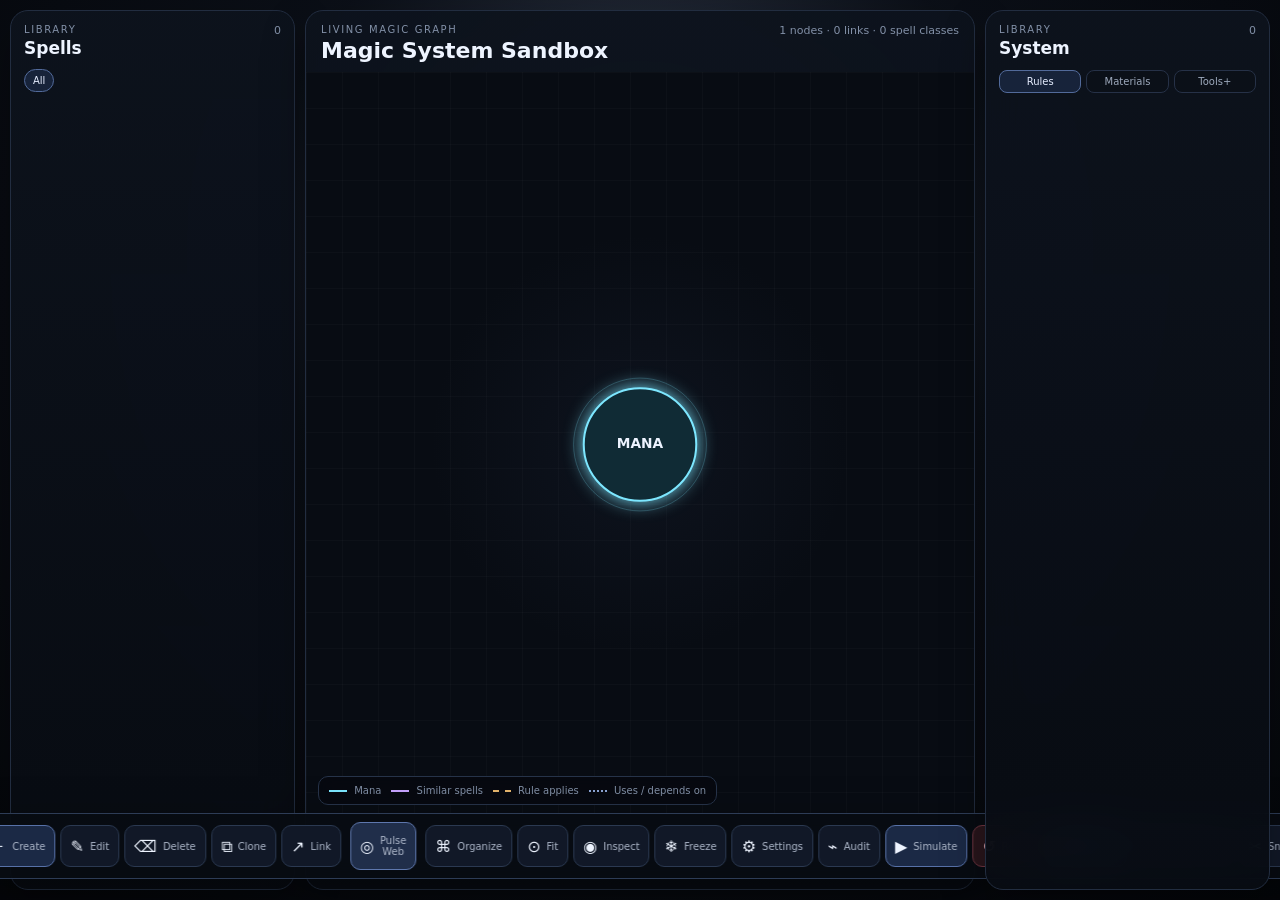
==== index.html @ c0fef202 "Fixed files to be outside the file" ====
<!doctype html>
<html lang="en">
<head>
<meta charset="utf-8">
<meta name="viewport" content="width=device-width,initial-scale=1">
<title>Magic System Sandbox v3</title>
<link rel="stylesheet" href="css/base.css">
<link rel="stylesheet" href="css/graph.css">
<link rel="stylesheet" href="css/components.css">
</head>
<body>
<main class="app">
  <aside class="sidebar left">
    <div class="side-title">
      <div>
        <div class="eyebrow">Library</div>
        <h2>Spells</h2>
      </div>
      <span id="spellCount" class="count">0</span>
    </div>
    <div id="classFilters" class="class-filters"></div>
    <div id="spellList" class="library-list"></div>
  </aside>

  <section class="center">
    <header class="topbar">
      <div>
        <div class="eyebrow">Living magic graph</div>
        <h1>Magic System Sandbox</h1>
      </div>
      <div class="status">
        <span id="systemStats">1 node</span>
      </div>
    </header>

    <div class="graph-wrap">
      <canvas id="graph"></canvas>

      <div class="legend">
        <span><i class="line mana"></i> Mana</span>
        <span><i class="line similar"></i> Similar spells</span>
        <span><i class="line applies"></i> Rule applies</span>
        <span><i class="line uses"></i> Uses / depends on</span>
      </div>

      <div id="selectionCard" class="selection-card hidden"></div>

      <div id="createMenu" class="create-menu hidden">
        <div class="eyebrow">Create</div>
        <div class="create-help">
          Build any part of your magic system here. Fields are intentionally flexible:
          spell classes can be anything you invent (Charm, Tool, Ritual, Curse, etc.),
          and names you type into compatibility, composition, source, or requirements can create automatic connections.
        </div>
        <div class="create-grid">
          <button data-create="spell"><b>✦</b><span>Spell</span><small>Name it, give it any class, structure, source, target, and more.</small></button>
          <button data-create="rule"><b>◇</b><span>Rule</span><small>Target all magic, a spell class, specific spells, or a condition.</small></button>
          <button data-create="material"><b>◆</b><span>Material</span><small>Define composition, properties, resistances, rarity, and uses.</small></button>
          <button data-create="tool"><b>⌁</b><span>Tool</span><small>Wands, artifacts, focuses, devices—made from Materials if you name them.</small></button>
          <button data-create="technique"><b>⟡</b><span>Technique</span><small>Describe a casting method and what Tools or Principles it requires.</small></button>
          <button data-create="principle"><b>◈</b><span>Principle</span><small>Define the theory that other rules, tools, and techniques can reference.</small></button>
        </div>
      </div>

      <div id="editorModal" class="modal hidden">
        <div class="modal-card">
          <div class="modal-head">
            <div>
              <div class="eyebrow" id="editorKindLabel">Create</div>
              <h2 id="editorTitle">New Node</h2>
            </div>
            <button id="closeEditor" class="icon-btn">×</button>
          </div>
          <div id="editorBody"></div>
          <div class="modal-actions">
            <button id="saveEditor" class="primary">Save</button>
            <button id="cancelEditor" class="ghost">Cancel</button>
          </div>
        </div>
      </div>
    </div>





      <div id="simulationModal" class="modal hidden">
        <div class="modal-card simulation-card v13">
          <div class="modal-head">
            <div><div class="eyebrow">Living civilization engine</div><h2>Magic Civilization Simulation</h2></div>
            <button id="closeSimulation" class="icon-btn">×</button>
          </div>

          <div class="sim-controls">
            <label>Civilization name<input id="simCivName" value="Aetheria"></label>
            <label>Starting era<select id="simEra"><option>Founding</option><option>Early Kingdoms</option><option>Arcane Renaissance</option><option>Industrial Magic</option></select></label>
            <label>Initial scale<select id="simScale"><option value="small">Small Realm</option><option value="medium" selected>Kingdom</option><option value="large">Large Civilization</option></select></label>
          </div>

          <div class="sim-runbar">
            <button id="runSimulation" class="primary">▶ New Civilization</button>
            <button id="simStep1" class="ghost">+1 Year</button>
            <button id="simStep10" class="ghost">+10 Years</button>
            <button id="simStep50" class="ghost">+50 Years</button>
            <button id="simAuto" class="ghost">▶ Auto</button>
          </div>

          <div id="simSummary" class="sim-summary"></div>

          <div class="sim-dashboard">
            <div class="sim-stat"><b id="simPop">—</b><span>Population</span></div>
            <div class="sim-stat"><b id="simStability">—</b><span>Stability</span></div>
            <div class="sim-stat"><b id="simKnowledge">—</b><span>Arcane Knowledge</span></div>
            <div class="sim-stat"><b id="simEconomy">—</b><span>Magic Economy</span></div>
            <div class="sim-stat"><b id="simDanger">—</b><span>Arcane Risk</span></div>
            <div class="sim-stat"><b id="simTech">—</b><span>Technology</span></div>
          </div>

          <div class="sim-tabs">
            <button class="sim-tab active" data-simtab="timeline">Timeline</button>
            <button class="sim-tab" data-simtab="world">World State</button>
            <button class="sim-tab" data-simtab="research">Research</button>
            <button class="sim-tab" data-simtab="regions">Regions</button>
            <button class="sim-tab" data-simtab="civgraph">Civilization Graph</button>
          </div>

          <div id="simTimeline" class="sim-timeline"></div>
          <div id="simWorld" class="sim-world hidden"></div>
          <div id="simResearch" class="sim-world hidden"></div>
          <div id="simRegions" class="sim-world hidden"></div>
          <div id="simCivGraph" class="sim-civgraph hidden"><canvas id="civGraphCanvas"></canvas></div>
          <div id="eventInspector" class="event-inspector hidden"></div>
        </div>
      </div>

      <div id="auditModal" class="modal hidden">
        <div class="modal-card">
          <div class="modal-head">
            <div>
              <div class="eyebrow">System analysis</div>
              <h2>Magic System Audit</h2>
            </div>
            <button id="closeAudit" class="icon-btn">×</button>
          </div>
          <div id="auditBody" class="audit-body"></div>
        </div>
      </div>

      <div id="settingsModal" class="modal hidden">
        <div class="modal-card link-card">
          <div class="modal-head">
            <div>
              <div class="eyebrow">Graph physics</div>
              <h2>Settings</h2>
            </div>
            <button id="closeSettings" class="icon-btn">×</button>
          </div>
          <div class="editor-grid">
            <label class="full">Node pull strength <span id="pullStrengthValue">100%</span>
              <input id="pullStrengthSlider" type="range" min="0" max="200" value="100" step="5">
            </label>
            <label class="full">Large-graph weakening <span id="largeGraphValue">100%</span>
              <input id="largeGraphSlider" type="range" min="0" max="200" value="100" step="5">
            </label>
            <label>Collision strength
              <select id="collisionStrength">
                <option value="0.5">Soft</option>
                <option value="1" selected>Normal</option>
                <option value="1.5">Strong</option>
                <option value="2">Very Strong</option>
              </select>
            </label>
            <label>Global rule pull
              <select id="globalRulePull">
                <option value="0.2">Very Weak</option>
                <option value="0.375" selected>3/8 Default</option>
                <option value="0.5">Half</option>
                <option value="0.75">Strong</option>
                <option value="1">Normal</option>
              </select>
            </label>
          </div>
          <div class="modal-actions">
            <button id="resetPhysics" class="ghost">Reset physics</button>
            <button id="saveSettings" class="primary">Save settings</button>
          </div>
        </div>
      </div>

      <div id="connectionsModal" class="modal hidden">
        <div class="modal-card link-card">
          <div class="modal-head">
            <div>
              <div class="eyebrow">Selected node</div>
              <h2>Connections</h2>
            </div>
            <button id="closeConnections" class="icon-btn">×</button>
          </div>
          <div id="connectionsList" class="connections-list"></div>
        </div>
      </div>

      <div id="linkModal" class="modal hidden">
        <div class="modal-card link-card">
          <div class="modal-head">
            <div>
              <div class="eyebrow">Manual relationship</div>
              <h2>Create Link</h2>
            </div>
            <button id="closeLink" class="icon-btn">×</button>
          </div>
          <div class="editor-grid">
            <label>Relationship label
              <input id="linkLabel" placeholder="made of, requires, enables, derived from...">
            </label>
            <label>Line type
              <select id="linkType">
                <option value="direct">Direct</option>
                <option value="dependency">Dependency</option>
                <option value="influence">Influence</option>
                <option value="similarity">Similarity</option>
                <option value="composition">Composition</option>
                <option value="restriction">Restriction</option>
                <option value="opposition">Opposition</option>
                <option value="flow">Flow</option>
                <option value="reference">Reference</option>
                <option value="creation">Creation</option>
                <option value="transformation">Transformation</option>
                <option value="containment">Containment</option>
                <option value="amplification">Amplification</option>
                <option value="cancellation">Cancellation</option>
              </select>
            </label>
            <label>Strength
              <select id="linkStrength">
                <option value="solid">Solid</option>
                <option value="dashed">Dashed</option>
                <option value="dotted">Dotted</option>
              </select>
            </label>
            <label>Thickness
              <select id="linkThickness">
                <option value="1">Thin</option>
                <option value="1.6" selected>Normal</option>
                <option value="2.4">Strong</option>
                <option value="3.2">Heavy</option>
              </select>
            </label>
            <label>Direction
              <select id="linkDirection">
                <option value="forward">A → B</option>
                <option value="backward">A ← B</option>
                <option value="both">A ↔ B</option>
                <option value="none">Undirected</option>
              </select>
            </label>
            <div class="full link-preview" id="linkPreview"></div>
          </div>
          <div class="modal-actions">
            <button id="saveLink" class="primary">Create link</button>
            <button id="cancelLink" class="ghost">Cancel</button>
          </div>
        </div>
      </div>

    <div class="toolbar">
      <div class="toolgroup">
        <button id="createBtn" class="toolbtn strong">＋<span>Create</span></button>
        <button id="editBtn" class="toolbtn">✎<span>Edit</span></button>
        <button id="deleteBtn" class="toolbtn">⌫<span>Delete</span></button>
        <button id="cloneBtn" class="toolbtn" title="Clone selected node">⧉<span>Clone</span></button>
        <button id="linkBtn" class="toolbtn" title="Drag from one node onto another">↗<span>Link</span></button>
      </div>
      <button id="pulseBtn" class="toolbtn pulse">◎<span>Pulse Web</span></button>
      <div class="toolgroup">
        <button id="organizeBtn" class="toolbtn">⌘<span>Organize</span></button>
        <button id="fitBtn" class="toolbtn">⊙<span>Fit</span></button>
        <button id="inspectBtn" class="toolbtn">◉<span>Inspect</span></button>
        <button id="freezeBtn" class="toolbtn" title="Freeze dynamic movement">❄<span>Freeze</span></button>
        <button id="settingsBtn" class="toolbtn" title="Graph settings">⚙<span>Settings</span></button>
        <button id="auditBtn" class="toolbtn" title="Analyze magic system">⌁<span>Audit</span></button>
        <button id="simulateBtn" class="toolbtn strong" title="Simulate a civilization using this magic system">▶<span>Simulate</span></button>
        <button id="resetSystemBtn" class="toolbtn danger-tool" title="Reset magic system to Mana only">↺<span>Reset</span></button>
        <button id="simulateBtn" class="toolbtn strong" title="Simulate a civilization using this magic system">▶<span>Simulate</span></button>
        <button id="connectionsBtn" class="toolbtn">≋<span>Connections</span></button>
        <button id="snipBtn" class="toolbtn" title="Snip a connection">✂<span>Snip</span></button>
      </div>
    </div>
  </section>

  <aside class="sidebar right">
    <div class="side-title">
      <div>
        <div class="eyebrow">Library</div>
        <h2>System</h2>
      </div>
      <span id="systemCount" class="count">0</span>
    </div>
    <div class="tabs">
      <button class="tab active" data-tab="rules">Rules</button>
      <button class="tab" data-tab="materials">Materials</button>
      <button class="tab" data-tab="tools">Tools+</button>
    </div>
    <div id="systemList" class="library-list"></div>
  </aside>
</main>
<script src="js/data.js"></script>
<script src="js/graph.js"></script>
<script src="js/editors.js"></script>
<script src="js/app.js"></script>
</body>
</html>
---- css/base.css ----
:root{
  --bg:#06080d;--panel:#0c121b;--panel-2:#111927;--panel-3:#0a0f17;
  --text:#eef4ff;--muted:#8290a7;--border:#222d40;--border-strong:#34435f;
  --accent:#9caeff;--mana:#7de7ff;--spell:#c6a4ff;--rule:#e6b66d;--material:#7ed4a7;
  --tool:#8db7ff;--technique:#f29fc3;--principle:#f0d36c;--danger:#ff8494;
}
*{box-sizing:border-box}
html,body{margin:0;height:100%;background:
radial-gradient(circle at 50% 28%,rgba(33,49,79,.48) 0,rgba(10,14,22,.92) 42%,#05070b 100%);
color:var(--text);font-family:Inter,ui-sans-serif,system-ui,Arial,sans-serif}
button,input,textarea,select{font:inherit}
button{cursor:pointer}
.hidden{display:none!important}
.eyebrow{font-size:10px;letter-spacing:.16em;text-transform:uppercase;color:var(--muted)}
h1,h2,h3{margin:3px 0 0}
h1{font-size:22px}h2{font-size:17px}
.primary,.ghost,.icon-btn{
  border:1px solid var(--border-strong);border-radius:10px;padding:9px 12px;color:var(--text);background:#121a27
}
.primary{background:#26385e;border-color:#49659b}
.icon-btn{width:34px;height:34px;padding:0}
input,textarea,select{
  width:100%;margin-top:5px;padding:9px;border:1px solid #2a364d;border-radius:9px;background:#070b11;color:var(--text);
  resize:vertical
}
label{display:block;font-size:11px;color:#cbd5e6}
---- css/graph.css ----
.app{height:100vh;display:grid;grid-template-columns:285px minmax(0,1fr) 285px;gap:10px;padding:10px;overflow:hidden}
.sidebar,.center{
  border:1px solid var(--border);border-radius:18px;background:linear-gradient(180deg,rgba(13,19,29,.96),rgba(8,12,19,.94));
  backdrop-filter:blur(18px);box-shadow:0 18px 45px rgba(0,0,0,.28)
}
.sidebar{padding:13px;overflow:auto}
.center{min-width:0;display:flex;flex-direction:column;position:relative;padding-bottom:72px}
.topbar,.side-title,.modal-head{display:flex;align-items:flex-start;justify-content:space-between;gap:10px}
.topbar{padding:13px 15px 9px}
.status,.count{font-size:11px;color:var(--muted)}
.graph-wrap{position:relative;flex:1;min-height:0;overflow:hidden;background:
radial-gradient(circle at 50% 50%,rgba(57,72,112,.12),transparent 42%),
linear-gradient(rgba(255,255,255,.018) 1px,transparent 1px),
linear-gradient(90deg,rgba(255,255,255,.018) 1px,transparent 1px),#080c13;background-size:auto,36px 36px,36px 36px}
canvas{display:block;width:100%;height:100%}
.legend{
  position:absolute;left:12px;bottom:12px;display:flex;gap:10px;flex-wrap:wrap;padding:8px 10px;border:1px solid #27344a;
  border-radius:10px;background:rgba(7,10,16,.88);font-size:10px;color:var(--muted);backdrop-filter:blur(10px)
}
.line{display:inline-block;width:18px;border-top:2px solid;margin-right:4px;transform:translateY(-2px)}
.line.mana{border-color:var(--mana)}.line.similar{border-color:var(--spell)}
.line.applies{border-color:var(--rule);border-top-style:dashed}.line.uses{border-color:#8ba4d4;border-top-style:dotted}
.selection-card{
  position:absolute;right:12px;top:12px;width:min(320px,calc(100% - 24px));padding:12px;border:1px solid #31405c;
  border-radius:13px;background:rgba(8,13,21,.97);font-size:11px;z-index:6;box-shadow:0 18px 50px rgba(0,0,0,.32)
}
.selection-card h3{font-size:15px;margin:0 0 7px}.selection-card p{margin:5px 0;color:#a7b2c5;line-height:1.45}
@media(max-width:1100px){.app{grid-template-columns:235px minmax(0,1fr) 235px}}
@media(max-width:800px){.app{grid-template-columns:1fr;height:auto;overflow:auto}.center{height:720px;order:-1}.sidebar{max-height:450px}}
---- css/components.css ----
.class-filters{display:flex;gap:5px;flex-wrap:wrap;margin:11px 0}
.class-chip,.tab{border:1px solid #263147;background:#0b1018;color:#9da9bc;border-radius:999px;padding:5px 8px;font-size:10px}
.class-chip.active,.tab.active{border-color:#526a9a;background:#17233a;color:#e6edff}
.library-list{display:flex;flex-direction:column;gap:7px}
.library-item{border:1px solid #202a3b;background:#0a0f17;border-radius:11px;padding:9px;cursor:pointer;transition:.15s ease}
.library-item:hover{border-color:#425579;background:#0e1622;transform:translateY(-1px)}
.library-item.selected{border-color:#7089bf;background:#101a2b}
.library-item strong{display:block;font-size:12px}.library-item small{display:block;margin-top:3px;color:var(--muted)}
.tags{display:flex;gap:4px;flex-wrap:wrap;margin-top:6px}.tag{font-size:9px;border:1px solid #29364c;border-radius:999px;padding:2px 6px;color:#aab6cc}
.tabs{display:flex;gap:5px;margin:12px 0}.tab{border-radius:8px;flex:1}
.toolbar{
  position:absolute;left:50%;bottom:10px;transform:translateX(-50%);display:flex;align-items:center;gap:9px;z-index:20;
  padding:8px 10px;border:1px solid #2d3c56;border-radius:16px;background:rgba(8,12,18,.95);
  box-shadow:0 18px 50px rgba(0,0,0,.42);backdrop-filter:blur(16px)
}
.toolgroup{display:flex;gap:5px}.toolbtn{
  height:42px;border:1px solid #2b3951;background:#111827;color:var(--text);border-radius:10px;padding:6px 9px;display:flex;gap:6px;align-items:center
}
.toolbtn span{font-size:10px;color:#aeb8ca}.toolbtn:hover{border-color:#526c9d;background:#172237}
.toolbtn.strong{border-color:#5771a8;background:#1b2945}.toolbtn.pulse{height:48px;border-color:#5e77ad;background:#202e4a}
.toolbtn.active{border-color:#8ea5db;background:#26385d;box-shadow:0 0 0 1px rgba(156,174,255,.15),0 0 20px rgba(110,135,210,.12)}
.create-menu{
  position:absolute;left:50%;bottom:16px;transform:translateX(-50%);z-index:40;width:min(510px,calc(100% - 28px));padding:12px;
  border:1px solid #2a3850;border-radius:16px;background:rgba(8,12,18,.98);box-shadow:0 24px 70px rgba(0,0,0,.5)
}
.create-grid{display:grid;grid-template-columns:repeat(3,1fr);gap:7px;margin-top:8px}
.create-grid button{min-height:76px;text-align:left;border:1px solid #27344b;border-radius:11px;background:#0d1420;color:var(--text);padding:9px}
.create-grid button:hover{border-color:#546c9b;background:#152136}.create-grid b{display:block;font-size:17px}.create-grid span{display:block;margin-top:4px;font-size:12px}.create-grid small{display:block;margin-top:2px;color:var(--muted);font-size:9px}
.modal{position:absolute;inset:0;z-index:60;display:flex;align-items:center;justify-content:center;background:rgba(2,4,8,.68);backdrop-filter:blur(6px)}
.modal-card{width:min(600px,calc(100% - 28px));max-height:86%;overflow:auto;border:1px solid #30415f;border-radius:17px;background:#0b111a;padding:14px;box-shadow:0 30px 90px rgba(0,0,0,.62)}
.editor-grid{display:grid;grid-template-columns:1fr 1fr;gap:9px 10px;margin-top:12px}.full{grid-column:1/-1}
.check-grid{display:grid;grid-template-columns:1fr 1fr;gap:6px;max-height:150px;overflow:auto;padding:8px;border:1px solid #273249;border-radius:9px;background:#070b11;margin-top:5px}
.check-row{display:flex;align-items:center;gap:6px;font-size:10px;color:#c6cfdf}.check-row input{width:auto;margin:0}
.modal-actions{display:flex;gap:8px;margin-top:13px}.modal-actions>*{flex:1}
.link-preview{display:flex;align-items:center;justify-content:center;min-height:50px;border:1px solid #31435f;border-radius:10px;background:#091019;color:#d4dced}
.connections-list{display:flex;flex-direction:column;gap:8px;margin-top:12px}
.connection-row{display:grid;grid-template-columns:minmax(0,1fr) auto;gap:10px;align-items:center;padding:10px;border:1px solid #27344a;border-radius:11px;background:#0a0f17}
.connection-row strong{display:block;font-size:12px}.connection-row small{display:block;color:#8995aa;margin-top:3px}
.connection-actions{display:flex;gap:6px}.connection-actions button{border:1px solid #31415c;border-radius:8px;padding:6px 8px;background:#111926;color:#dce5f5;font-size:10px}
.connection-actions .danger{border-color:#653543;background:#2a151b;color:#ffb8c2}
.connection-line-sample{display:inline-block;width:28px;border-top:2px solid currentColor;margin-right:6px;vertical-align:middle}
.connection-line-sample.dashed{border-top-style:dashed}.connection-line-sample.dotted{border-top-style:dotted}
@media(max-width:1100px){.toolbtn span{display:none}}
@media(max-width:800px){.create-grid{grid-template-columns:1fr 1fr}}

.toolbtn.snip-active{border-color:#b85b6e;background:#321820;box-shadow:0 0 0 1px rgba(255,132,148,.18)}

/* v8 */
.toolbtn.freeze-active{border-color:#78d9ff;background:#123040;box-shadow:0 0 0 1px rgba(125,231,255,.18)}
#pullStrengthSlider,#largeGraphSlider{accent-color:#9caeff}

/* v9 */
.audit-body{display:grid;grid-template-columns:1fr 1fr;gap:8px;margin-top:12px}
.audit-card{border:1px solid #28364d;border-radius:11px;background:#0a0f17;padding:10px}
.audit-card strong{display:block;font-size:15px}
.audit-card span{display:block;color:#8f9bb0;font-size:10px;margin-top:3px}
.audit-section{grid-column:1/-1;border-top:1px solid #253047;padding-top:10px;margin-top:4px}
.audit-section h3{font-size:12px;margin:0 0 7px}
.audit-pill{display:inline-block;margin:3px 4px 3px 0;padding:4px 7px;border-radius:999px;border:1px solid #30415d;color:#b8c4d8;font-size:10px;background:#0d1420}

/* v10 */
.create-help{
  margin:7px 0 10px;padding:9px 10px;border:1px solid #2b3a52;border-radius:10px;
  background:#0b121d;color:#9eabc0;font-size:10px;line-height:1.5
}
.create-grid button small{line-height:1.35}
.editor-hint{
  grid-column:1/-1;padding:8px 9px;border:1px solid #2b3b53;border-radius:9px;
  background:#0a111b;color:#93a1b6;font-size:10px;line-height:1.45
}

/* v11 — progressive detail + civilization simulation */
.simulation-card{width:min(820px,calc(100% - 28px))}
.sim-controls{display:grid;grid-template-columns:2fr 1fr 1fr;gap:9px;margin-top:12px}
.sim-actions{display:flex;gap:8px;margin:10px 0}.sim-actions>*{flex:1}
.sim-summary{padding:10px;border:1px solid #2a3951;border-radius:10px;background:#09111b;color:#9eacc0;font-size:11px;line-height:1.5}
.sim-timeline{display:flex;flex-direction:column;gap:8px;margin-top:10px;max-height:430px;overflow:auto;padding-right:3px}
.sim-event{display:grid;grid-template-columns:64px 1fr;gap:10px;padding:10px;border:1px solid #26344a;border-radius:11px;background:#090f18}
.sim-year{font-size:10px;color:#8290a7}.sim-event strong{font-size:12px}.sim-event p{font-size:10px;line-height:1.5;color:#a8b4c7;margin:4px 0 0}
.sim-tag{display:inline-block;margin:5px 4px 0 0;padding:2px 6px;border:1px solid #30415b;border-radius:999px;font-size:9px;color:#9faec4}
@media(max-width:800px){.sim-controls{grid-template-columns:1fr}}

/* v12 civilization engine */
.sim-dashboard{display:grid;grid-template-columns:repeat(5,1fr);gap:7px;margin:9px 0}
.sim-stat{padding:8px;border:1px solid #29384f;border-radius:9px;background:#0a111b;text-align:center}
.sim-stat b{display:block;font-size:14px}.sim-stat span{font-size:8px;color:#8491a5;text-transform:uppercase;letter-spacing:.06em}
.sim-tabs{display:flex;gap:6px;margin:8px 0}.sim-tab{border:1px solid #29384f;background:#0b111b;color:#9aa8bc;border-radius:8px;padding:6px 10px;font-size:10px}
.sim-tab.active{background:#18253b;border-color:#526b99;color:#eef4ff}
.sim-world{max-height:430px;overflow:auto}
.world-section{border:1px solid #26354b;border-radius:10px;background:#090f18;padding:10px;margin-bottom:8px}
.world-section h3{font-size:11px;margin:0 0 7px}.world-chip{display:inline-block;padding:3px 7px;margin:2px;border:1px solid #30415b;border-radius:999px;font-size:9px;color:#a8b5c8}
.sim-event.major{border-color:#536c9e;background:#0d1726}.sim-event.crisis{border-color:#77404a;background:#1a0e13}.sim-event.breakthrough{border-color:#4b755e;background:#0d1913}
@media(max-width:800px){.sim-dashboard{grid-template-columns:repeat(2,1fr)}}

/* v13 Living Civilization */
.toolbtn.danger-tool{border-color:#6f3541;background:#28151b;color:#ffc0c9}
.toolbtn.danger-tool:hover{border-color:#a44a5b;background:#351820}
.simulation-card.v13{width:min(1040px,calc(100% - 24px));max-height:92%}
.sim-runbar{display:grid;grid-template-columns:1.6fr repeat(4,1fr);gap:7px;margin:10px 0}
.sim-dashboard{grid-template-columns:repeat(6,1fr)}
.sim-event{cursor:pointer;transition:.14s ease}
.sim-event:hover{transform:translateY(-1px);border-color:#4a628f}
.event-inspector{margin-top:10px;border:1px solid #31435f;border-radius:11px;background:#09111b;padding:11px}
.event-inspector h3{font-size:12px;margin:0 0 7px}.event-inspector p{font-size:10px;color:#9dacbf;line-height:1.5}
.reason-grid{display:grid;grid-template-columns:1fr 1fr;gap:6px;margin-top:8px}
.reason-card{padding:8px;border:1px solid #27364d;border-radius:8px;background:#0a0f17;font-size:9px;color:#9eacc0}
.region-grid,.research-grid,.institution-grid{display:grid;grid-template-columns:repeat(2,1fr);gap:8px}
.region-card,.research-card,.institution-card{padding:10px;border:1px solid #283850;border-radius:11px;background:#091019}
.region-card h3,.research-card h3,.institution-card h3{font-size:12px;margin:0 0 4px}
.region-card p,.research-card p,.institution-card p{font-size:9px;color:#91a0b6;line-height:1.45;margin:3px 0}
.progress{height:5px;background:#131b28;border-radius:99px;overflow:hidden;margin-top:7px}.progress i{display:block;height:100%;background:#8fa6dc}
.sim-civgraph{height:440px;border:1px solid #26364d;border-radius:11px;overflow:hidden;background:#070c13}
.sim-civgraph canvas{width:100%;height:100%;display:block}
.world-section+.world-section{margin-top:8px}
@media(max-width:800px){
  .sim-runbar{grid-template-columns:1fr 1fr}
  .sim-dashboard{grid-template-columns:repeat(2,1fr)}
  .region-grid,.research-grid,.institution-grid{grid-template-columns:1fr}
}
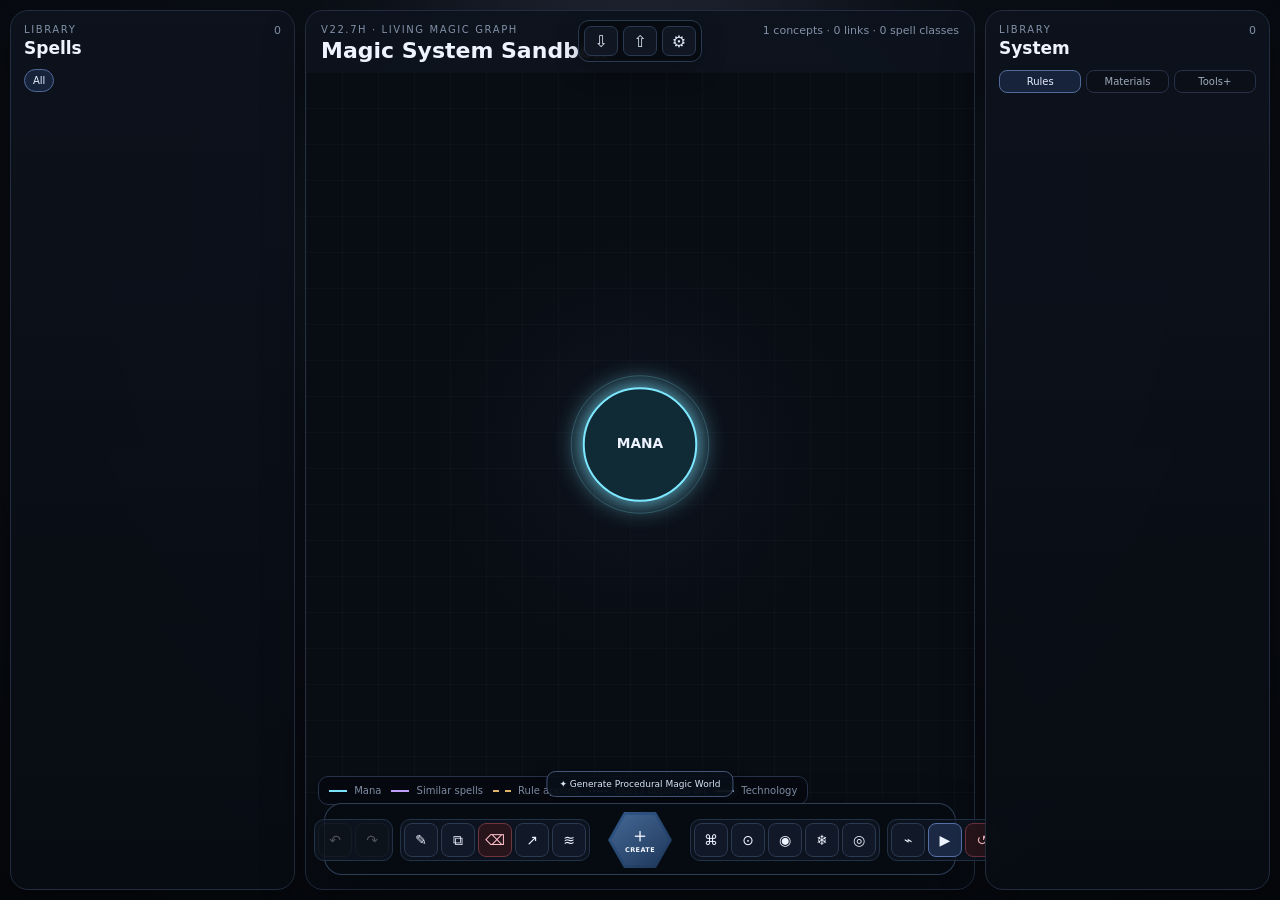
==== commit df9f7374: "moved files outside the main file" ====
--- a/index.html
+++ b/index.html
@@ -3,12 +3,13 @@
 <head>
 <meta charset="utf-8">
 <meta name="viewport" content="width=device-width,initial-scale=1">
-<title>Magic System Sandbox v3</title>
+<title>Magic System Sandbox v22.7h</title>
 <link rel="stylesheet" href="css/base.css">
 <link rel="stylesheet" href="css/graph.css">
 <link rel="stylesheet" href="css/components.css">
 </head>
 <body>
+<audio id="uiClickSound" preload="auto" src="assets/ui-click.mp3"></audio>
 <main class="app">
   <aside class="sidebar left">
     <div class="side-title">
@@ -25,7 +26,7 @@
   <section class="center">
     <header class="topbar">
       <div>
-        <div class="eyebrow">Living magic graph</div>
+        <div class="eyebrow">V22.7h · Living magic graph</div>
         <h1>Magic System Sandbox</h1>
       </div>
       <div class="status">
@@ -33,14 +34,22 @@
       </div>
     </header>
 
-    <div class="graph-wrap">
+    <div class="top-actions" aria-label="Project controls">
+        <button id="saveProjectBtn" class="top-action" title="Save graph to a file">⇩<span>Save</span></button>
+        <button id="loadProjectBtn" class="top-action" title="Load a saved graph">⇧<span>Load</span></button>
+        <button id="settingsBtn" class="top-action" title="Settings">⚙<span>Settings</span></button>
+        <input id="loadProjectInput" type="file" accept=".json,.magicgraph" class="hidden">
+      </div>
+      <div class="graph-wrap">
       <canvas id="graph"></canvas>
+      
 
       <div class="legend">
         <span><i class="line mana"></i> Mana</span>
         <span><i class="line similar"></i> Similar spells</span>
         <span><i class="line applies"></i> Rule applies</span>
         <span><i class="line uses"></i> Uses / depends on</span>
+        <span><i class="line technology"></i> Technology</span>
       </div>
 
       <div id="selectionCard" class="selection-card hidden"></div>
@@ -53,29 +62,424 @@
           and names you type into compatibility, composition, source, or requirements can create automatic connections.
         </div>
         <div class="create-grid">
-          <button data-create="spell"><b>✦</b><span>Spell</span><small>Name it, give it any class, structure, source, target, and more.</small></button>
-          <button data-create="rule"><b>◇</b><span>Rule</span><small>Target all magic, a spell class, specific spells, or a condition.</small></button>
-          <button data-create="material"><b>◆</b><span>Material</span><small>Define composition, properties, resistances, rarity, and uses.</small></button>
-          <button data-create="tool"><b>⌁</b><span>Tool</span><small>Wands, artifacts, focuses, devices—made from Materials if you name them.</small></button>
-          <button data-create="technique"><b>⟡</b><span>Technique</span><small>Describe a casting method and what Tools or Principles it requires.</small></button>
-          <button data-create="principle"><b>◈</b><span>Principle</span><small>Define the theory that other rules, tools, and techniques can reference.</small></button>
-        </div>
-      </div>
-
+          <button data-create="spell" title="Spell"><b>✦</b><span>Spell</span><small>Castable magic with class, intent, structure, morality and effects.</small></button>
+          <button data-create="rule" title="Rule"><b>◇</b><span>Rule</span><small>Laws, restrictions, exceptions, and class-specific behavior.</small></button>
+          <button data-create="material" title="Material"><b>◆</b><span>Material</span><small>Magical substances, ingredients, metals, woods and crystals.</small></button>
+          <button data-create="magicalObject" title="Magical Object"><b>⌁</b><span>Magical Object</span><small>Wands, artifacts, focuses, enchanted devices and relics.</small></button>
+          <button data-create="technique" title="Technique"><b>⟡</b><span>Technique</span><small>Casting methods, disciplines, movements and trained skills.</small></button>
+          <button data-create="principle" title="Principle"><b>◈</b><span>Principle</span><small>Underlying magical theories and fundamental behavior.</small></button>
+          <button data-create="structure" title="Structure"><b>▦</b><span>Structure</span><small>Schools, governments, guilds, ministries, academies and organizations.</small></button>
+          <button data-create="organization" title="Organization"><b>♜</b><span>Organization</span><small>Empires, governments, guilds, companies, orders, alliances and factions.</small></button>
+          <button id="createCivilizationUtil" title="Civilization Utils"><b>⌘</b><span>Civilization Utils</span><small>Languages, currencies, diseases, and reusable civilization systems.</small></button>
+          <button data-create="life" title="Life"><b>♧</b><span>Life</span><small>Magical species, creatures, plants, beings and magical biology.</small></button>
+          <button data-create="place" title="Place"><b>⌖</b><span>Place</span><small>Cities, settlements, schools, countries, dimensions, buildings, landmarks and magical regions.</small></button>
+        </div>
+        <label class="create-hub-choice">
+          <input id="createHubToggle" type="checkbox">
+          <span><b>Create Hub</b><small>Create an editable category hub instead of a normal node. Spells already organize themselves through Spell Classes.</small></span>
+        </label>
+      </div>
+
+      <div id="civilizationUtilModal" class="modal hidden">
+        <div class="modal-card civ-util-picker">
+          <div class="modal-head">
+            <div><div class="eyebrow">V22 Civilization Utils</div><h2>Create Utility</h2></div>
+            <button id="closeCivilizationUtil" class="icon-btn">×</button>
+          </div>
+          <div class="civ-util-grid">
+            <button data-civ-util="language"><b>文</b><span>Language</span><small>Scripts, sounds, words and translation mappings.</small></button>
+            <button data-civ-util="currency"><b>¤</b><span>Currency</span><small>Symbols, USD equivalents, subdivisions and backing.</small></button>
+            <button data-civ-util="disease"><b>✣</b><span>Disease</span><small>Spread, severity, duration, susceptibility and cures.</small></button>
+            <button data-civ-util="calendar"><b>◷</b><span>Calendar</span><small>Years, months, eras, holidays and dating conventions.</small></button>
+            <button data-civ-util="measurement"><b>↔</b><span>Measurement</span><small>Distance, mass, temperature and civilization-specific units.</small></button>
+            <button data-civ-util="legalCode"><b>§</b><span>Legal Code</span><small>Laws, punishments, rights and legal traditions.</small></button>
+            <button data-civ-util="rankSystem"><b>♛</b><span>Rank System</span><small>Military, guild, government or social ranks.</small></button>
+            <button data-civ-util="communication"><b>⌁</b><span>Communication</span><small>Postal, magical, radio, network or interstellar communication systems.</small></button>
+            <button data-civ-util="naming"><b>A</b><span>Naming System</span><small>Names, titles, family patterns and generated naming conventions.</small></button>
+            <button id="openSymbolLibrary"><b>✎</b><span>Symbol Library</span><small>Draw reusable symbols for languages, currencies and future utilities.</small></button>
+          </div>
+        </div>
+      </div>
+
+      <div id="symbolLibraryModal" class="modal hidden">
+        <div class="modal-card symbol-library-card">
+          <div class="modal-head"><div><div class="eyebrow">V22 Shared Assets</div><h2>Symbol Library</h2></div><button id="closeSymbolLibrary" class="icon-btn">×</button></div>
+          <div class="symbol-workbench">
+            <div class="symbol-painter">
+              <div class="symbol-toolbar">
+                <button class="symbol-tool active" data-symbol-tool="brush" title="Brush">✎</button>
+                <button class="symbol-tool" data-symbol-tool="line" title="Line">╱</button>
+                <button class="symbol-tool" data-symbol-tool="circle" title="Circle">○</button>
+                <button class="symbol-tool" data-symbol-tool="rect" title="Rectangle">□</button>
+                <button class="symbol-tool" data-symbol-tool="fill" title="Fill">▣</button>
+                <button class="symbol-tool" data-symbol-tool="eraser" title="Eraser">⌫</button>
+                <button id="symbolUndo" title="Undo">↶</button>
+                <button id="symbolRedo" title="Redo">↷</button>
+                <button id="symbolImportButton" title="Import image">⇧</button>
+                <input id="symbolImport" type="file" accept="image/*" hidden>
+                <button id="clearSymbol" title="Clear">×</button>
+              </div>
+              <div class="symbol-settings">
+                <label>Color <input id="symbolColor" type="color" value="#f1f5ff"></label>
+                <label>Width <input id="symbolWidth" type="range" min="1" max="40" value="10"></label>
+              </div>
+              <canvas id="symbolCanvas" width="256" height="256"></canvas>
+              <div class="symbol-actions"><button id="saveSymbol" class="primary">Save Symbol</button></div>
+            </div>
+            <div class="symbol-meta">
+              <label>Name<input id="symbolName" placeholder="e.g. Vorian A, Cuple Sign"></label>
+              <p>Draw with the pointer. Saved symbols can be reused by Languages and Currencies.</p>
+              <div id="symbolLibraryList" class="symbol-library-list"></div>
+            </div>
+          </div>
+        </div>
+      </div>
       <div id="editorModal" class="modal hidden">
-        <div class="modal-card">
-          <div class="modal-head">
-            <div>
-              <div class="eyebrow" id="editorKindLabel">Create</div>
-              <h2 id="editorTitle">New Node</h2>
-            </div>
-            <button id="closeEditor" class="icon-btn">×</button>
-          </div>
-          <div id="editorBody"></div>
-          <div class="modal-actions">
-            <button id="saveEditor" class="primary">Save</button>
-            <button id="cancelEditor" class="ghost">Cancel</button>
-          </div>
+        <div class="editor-shell">
+          <div class="modal-card editor-main-card">
+            <div class="modal-head">
+              <div>
+                <div class="eyebrow" id="editorKindLabel">Create</div>
+                <div class="editor-title-line">
+                  <h2 id="editorTitle">New Node</h2>
+                  <button id="previewAutoConnections" class="title-icon-btn" title="Auto-Connections">⌁<span>Auto-Connections</span></button>
+                </div>
+              </div>
+              <button id="closeEditor" class="icon-btn">×</button>
+            </div>
+            <div id="editorBody"></div>
+            <div class="modal-actions editor-actions">
+              <button id="inspireEditor" class="spark-btn" title="Fill blank fields with a coherent example">✦ Inspire</button>
+              <button id="saveEditor" class="primary">Save</button>
+              <button id="cancelEditor" class="ghost">Cancel</button>
+            </div>
+          </div>
+
+          <aside id="planetPalettePanel" class="planet-palette-panel hidden">
+            <div class="auto-panel-head">
+              <div><div class="eyebrow">Planet Place</div><h3>Color Map</h3></div>
+              <button id="closePlanetPalette" class="icon-btn">×</button>
+            </div>
+            <p class="auto-panel-help">Controls the procedural globe used when this Place is entered as a Planet or Moon.</p>
+
+            <div class="planet-body-options">
+              <label class="life-check"><input id="ePlanetIsMoon" type="checkbox"><span><b>Moon</b><small>A planetary-class body orbiting another authored Planet / Moon.</small></span></label>
+              <label id="moonOrbitingWrap" class="moon-orbiting-wrap hidden">Orbiting
+                <select id="eMoonOrbiting"><option value="">Choose parent body…</option></select>
+              </label>
+              <label class="life-check"><input id="ePlanetGasGiant" type="checkbox"><span><b>Gas Giant</b><small>Replace land/ocean terrain with atmospheric gas bands.</small></span></label>
+            </div>
+
+            <div id="terrestrialPaletteControls">
+            <div class="planet-palette-group">
+              <b>Land palette</b>
+              <label>Primary <input id="ePlanetLandColor" type="color" value="#5d8f5a"></label>
+              <label>Secondary <input id="ePlanetLandColor2" type="color" value="#78915b"></label>
+              <label>Accent <input id="ePlanetLandColor3" type="color" value="#8d8655"></label>
+            </div>
+            <div class="planet-palette-group">
+              <b>Ocean palette</b>
+              <label>Primary <input id="ePlanetOceanColor" type="color" value="#315f9f"></label>
+              <label>Deep ocean <input id="ePlanetOceanColor2" type="color" value="#102f58"></label>
+            </div>
+            <div class="planet-coverage">
+              <label>Land amount <output id="ePlanetLandCoverageOut">45%</output>
+                <input id="ePlanetLandCoverage" type="range" min="0" max="100" step="1" value="45">
+              </label>
+              <label>Ocean amount <output id="ePlanetOceanCoverageOut">55%</output>
+                <input id="ePlanetOceanCoverage" type="range" min="0" max="100" step="1" value="55">
+              </label>
+            </div>
+            <label class="life-check"><input id="ePlanetLandEnabled" type="checkbox" checked><span><b>Land enabled</b><small>Disable for ocean worlds.</small></span></label>
+            <label class="life-check"><input id="ePlanetOceanEnabled" type="checkbox" checked><span><b>Oceans enabled</b><small>Disable for dry worlds.</small></span></label>
+            </div>
+
+            <div id="gasGiantPaletteControls" class="gas-giant-palette hidden">
+              <div class="life-role-title">Gas Palette</div>
+              <p class="auto-panel-help">Atmospheric bands wrap around the whole globe.</p>
+              <div class="planet-palette-group">
+                <label>Primary <input id="ePlanetGasColor" type="color" value="#d6b783"></label>
+                <label>Secondary <input id="ePlanetGasColor2" type="color" value="#a87a58"></label>
+                <label>Accent <input id="ePlanetGasColor3" type="color" value="#eee0b5"></label>
+              </div>
+              <label>Band contrast <output id="ePlanetGasContrastOut">55%</output>
+                <input id="ePlanetGasContrast" type="range" min="0" max="100" value="55">
+              </label>
+            </div>
+
+            <div class="planet-cloud-controls">
+              <div class="life-role-title">Cloud Layer</div>
+              <label class="life-check"><input id="ePlanetCloudsEnabled" type="checkbox" checked><span><b>Clouds enabled</b><small>Procedural cloud cover over the planet.</small></span></label>
+              <label>Cloud color <input id="ePlanetCloudColor" type="color" value="#eef8ff"></label>
+              <label>Cloud coverage <output id="ePlanetCloudCoverageOut">45%</output><input id="ePlanetCloudCoverage" type="range" min="0" max="100" value="45"></label>
+              <label>Cloud opacity <output id="ePlanetCloudOpacityOut">38%</output><input id="ePlanetCloudOpacity" type="range" min="0" max="100" value="38"></label>
+            </div>
+          </aside>
+
+          <aside id="solarSystemEditorPanel" class="solar-system-editor-panel hidden">
+            <div class="auto-panel-head">
+              <div><div class="eyebrow">Solar System Place</div><h3>Solar System Editor</h3></div>
+              <button id="closeSolarSystemEditor" class="icon-btn">×</button>
+            </div>
+            <p class="auto-panel-help">Author the important parts of this system. Anything you do not specify remains procedural in the viewer.</p>
+
+            <div class="system-editor-section">
+              <b>Primary Star</b>
+              <label>Star name <input id="eSystemStarName" type="text" placeholder="e.g. Sol, Arcturus, Veyra"></label>
+              <label>Spectral preset
+                <select id="eSystemStarPreset">
+                  <option value="M">M · Red dwarf</option>
+                  <option value="K">K · Orange</option>
+                  <option value="G" selected>G · Yellow</option>
+                  <option value="F">F · Yellow-white</option>
+                  <option value="A">A · White</option>
+                  <option value="B">B · Blue-white</option>
+                  <option value="O">O · Blue</option>
+                  <option value="custom">Custom</option>
+                </select>
+              </label>
+              <div class="star-color-row">
+                <label>Core <input id="eSystemStarColor" type="color" value="#ffe08a"></label>
+                <label>Glow <input id="eSystemStarGlow" type="color" value="#ffbe55"></label>
+              </div>
+            </div>
+
+            <div class="system-editor-section">
+              <div class="section-title-row"><b>Additional Stars</b><small>Binary / multiple-star systems</small></div>
+              <div id="systemAdditionalStars" class="system-additional-stars"></div>
+              <button id="addSystemStar" type="button" class="compact-action">＋ Add Star</button>
+              <small class="side-note">Each additional star is saved as a real Star Place contained by this system.</small>
+            </div>
+
+            <div class="system-editor-section">
+              <div class="section-title-row"><b>Existing members</b><small>Planets / Stars already in your graph</small></div>
+              <div id="systemMemberList" class="system-member-list"></div>
+            </div>
+
+            <div class="system-editor-section">
+              <div class="section-title-row"><b>Procedural planets</b><small>Viewer-only</small></div>
+              <label>Procedural planet count <input id="eSystemGeneratePlanets" type="number" min="0" max="24" step="1" value="0"></label>
+              <small class="side-note">These are generated only in the Solar System viewer. They do not create graph nodes. Authored planets are added on top of this count.</small>
+            </div>
+          </aside>
+
+          <aside id="starEditorPanel" class="star-editor-panel hidden">
+            <div class="auto-panel-head">
+              <div><div class="eyebrow">Star Place</div><h3>Star Editor</h3></div>
+              <button id="closeStarEditor" class="icon-btn">×</button>
+            </div>
+            <p class="auto-panel-help">Choose a spectral preset or customize the star's visible colors.</p>
+            <label>Spectral preset
+              <select id="eStarPreset">
+                <option value="M">M · Red dwarf</option>
+                <option value="K">K · Orange</option>
+                <option value="G">G · Yellow</option>
+                <option value="F">F · Yellow-white</option>
+                <option value="A">A · White</option>
+                <option value="B">B · Blue-white</option>
+                <option value="O">O · Blue</option>
+                <option value="custom">Custom</option>
+              </select>
+            </label>
+            <div class="star-palette-grid">
+              <label>Core color <input id="eStarColor" type="color" value="#ffe08a"></label>
+              <label>Outer color <input id="eStarColor2" type="color" value="#ffc85a"></label>
+              <label>Glow color <input id="eStarGlow" type="color" value="#ffb347"></label>
+            </div>
+            <label>Relative size <input id="eStarSize" type="range" min="0.4" max="3" step="0.05" value="1"></label>
+            <output id="eStarSizeOut">1.00×</output>
+          </aside>
+
+          <aside id="megastructureEditorPanel" class="megastructure-editor-panel hidden">
+            <div class="auto-panel-head">
+              <div><div class="eyebrow">Structure</div><h3>Megastructure Editor</h3></div>
+              <button id="closeMegastructureEditor" class="icon-btn">×</button>
+            </div>
+            <p id="megaEditorIntro" class="auto-panel-help">Choose how this megastructure exists in the world.</p>
+
+            <div id="megaTypeChooser" class="mega-type-chooser">
+              <div class="life-role-title">Choose type</div>
+              <button id="chooseSeparateMega" type="button">
+                <b>Separate Megastructure</b>
+                <small>An independent constructed object with its own 3D geometry.</small>
+              </button>
+              <button id="chooseAttachedMega" type="button">
+                <b>Attached Megastructure</b>
+                <small>Paints/deforms a Planet, Star, Solar System, or Galaxy host.</small>
+              </button>
+            </div>
+
+            <div id="megaEditorBody" class="hidden">
+            <div class="mega-compact-grid">
+            <label>Megastructure scale
+              <select id="eMegastructureScale">
+                <option value="planetary">Planetary</option>
+                <option value="stellar">Stellar</option>
+                <option value="solar-system">Solar System</option>
+                <option value="galaxy">Galaxy</option>
+              </select>
+            </label>
+
+            <label>Visual mode
+              <select id="eMegaVisualStyle">
+                <option value="surface-paint">Painted Surface</option>
+                <option value="ring">Orbital Ring</option>
+                <option value="shell">Shell / Armor</option>
+                <option value="lattice">Paint + Lattice</option>
+                <option value="spire">Paint + Spire / Beam</option>
+                <option value="swarm">Paint + Swarm</option>
+              </select>
+            </label>
+            </div>
+
+            <div class="mega-palette-grid mega-palette-grid-compact">
+              <label>Primary <input id="eMegaColor" type="color" value="#6fdcff"></label>
+              <label>Secondary <input id="eMegaColor2" type="color" value="#b8f2ff"></label>
+              <label>Glow <input id="eMegaGlow" type="color" value="#73e8ff"></label>
+            </div>
+
+            <div class="mega-dominant-debug-panel" id="megaDominantDebugPanel">
+              <div class="mega-debug-head">
+                <div>
+                  <strong>Dominant Color</strong>
+                  <small>Seam backfill diagnostic</small>
+                </div>
+                <span class="mega-debug-badge" id="megaDominantDebugPercent">—%</span>
+              </div>
+              <div class="mega-debug-body">
+                <div class="mega-debug-swatch" id="megaDominantDebugSwatch"></div>
+                <div class="mega-debug-values">
+                  <b id="megaDominantDebugHex">Not calculated yet</b>
+                  <small id="megaDominantDebugSamples">Waiting for texture analysis</small>
+                </div>
+              </div>
+            </div>
+
+            <div class="mega-painter">
+              <div class="section-title-row"><b>Megastructure Paint</b><small>Saved with this Structure</small></div>
+              <div class="mega-paint-toolbar mega-paint-toolbar-compact">
+                <button type="button" class="mega-paint-tool active" data-tool="brush" title="Brush">✎</button>
+                <button type="button" class="mega-paint-tool" data-tool="line" title="Line">╱</button>
+                <button type="button" class="mega-paint-tool" data-tool="circle" title="Circle">○</button>
+                <button type="button" class="mega-paint-tool" data-tool="rect" title="Rectangle">□</button>
+                <button type="button" class="mega-paint-tool" data-tool="fill" title="Fill">▣</button>
+                <button type="button" class="mega-paint-tool" data-tool="eraser" title="Eraser">⌫</button>
+                <button id="eMegaEraserMode" type="button" title="Eraser mode: Object">Object</button>
+                <button id="eMegaPaintUndo" type="button" title="Undo painter action">↶</button>
+                <button id="eMegaPaintRedo" type="button" title="Redo painter action">↷</button>
+                <button id="eMegaImportButton" type="button" title="Import image">⇧</button>
+                <input id="eMegaImport" type="file" accept="image/*" hidden>
+                <button id="eMegaHeightMode" type="button" title="Toggle Height Map">↕</button>
+                <button id="eMegaExpandPaint" type="button" title="Expand painter">⛶</button>
+                <button id="eMegaClearPaint" type="button" title="Clear current layer">×</button>
+              </div>
+              <div class="mega-paint-settings mega-paint-settings-compact">
+                <label>Paint color <input id="eMegaPaintColor" type="color" value="#6fdcff"></label>
+                <label>Width <input id="eMegaPaintWidth" type="range" min="1" max="40" step="1" value="8"></label>
+                <label>Imported size <input id="eMegaImportScale" type="range" min="10" max="100" step="1" value="45"></label>
+              </div>
+              <div id="megaHeightSettings" class="mega-height-settings hidden">
+                <label>Height / indent <output id="eMegaHeightOut">+25</output>
+                  <input id="eMegaHeight" type="range" min="-100" max="100" step="1" value="25">
+                </label>
+                <small>Positive values raise the surface. Negative values create indents.</small>
+              </div>
+              <div class="mega-paint-workspace">
+                <div class="mega-paint-stage">
+                  <canvas id="megaPaintCanvas" width="768" height="384"></canvas>
+                  <canvas id="megaPlanetGuide" width="768" height="384" aria-hidden="true"></canvas>
+                </div>
+                <div class="mega-icon-preview-wrap">
+                  <b>Solar System icon preview</b>
+                  <canvas id="megaIconPreview" width="120" height="120"></canvas>
+                  <small>The planet guide is visual only — it cannot intercept painting.</small>
+                </div>
+              </div>
+              <small class="side-note">Your paint is baked into one solid texture when saved. Height Map is a separate deformation layer.</small>
+            </div>
+
+            <label>Pattern
+              <select id="eMegaPattern">
+                <option value="solid">Solid</option>
+                <option value="panels">Panels</option>
+                <option value="bands">Bands</option>
+                <option value="grid">Grid</option>
+              </select>
+            </label>
+
+            <label>Coverage / visual size <output id="eMegaCoverageOut">25%</output>
+              <input id="eMegaCoverage" type="range" min="1" max="100" step="1" value="25">
+            </label>
+
+            <label>Opacity <output id="eMegaOpacityOut">80%</output>
+              <input id="eMegaOpacity" type="range" min="10" max="100" step="1" value="80">
+            </label>
+            <label>Detail Level
+              <select id="eMegaDetailLevel">
+                <option value="1">1 · Coarse</option><option value="2">2 · Normal</option>
+                <option value="3" selected>3 · Fine</option><option value="4">4 · Very Fine</option>
+                <option value="5">5 · Extreme</option>
+              </select>
+            </label>
+            <label>Cloud Layering
+              <select id="eMegaCloudLayer">
+                <option value="below">Clouds below megastructure</option>
+                <option value="above" selected>Clouds above megastructure</option>
+              </select>
+            </label>
+
+            <div id="megaAttachmentStatus" class="mega-attachment-status"></div>
+
+            <div id="createdMegastructureControls" class="created-mega-controls hidden">
+              <div class="life-role-title">Separate Megastructure</div>
+              <p class="side-note">This object exists independently. Link it to a Place to anchor it there, or leave it unlinked for procedural placement.</p>
+              <p class="side-note">This megastructure has no same-scale host, so it exists as its own constructed object.</p>
+
+              <label>Created object shape
+                <select id="eCreatedMegaShape">
+                  <option value="sphere">Sphere</option>
+                  <option value="ring">Ring</option>
+                  <option value="disc">Disc</option>
+                  <option value="cube">Cube</option>
+                  <option value="cylinder">Cylinder</option>
+                  <option value="torus">Torus</option>
+                </select>
+              </label>
+
+              <label>Relative object size <output id="eCreatedMegaSizeOut">1.00×</output>
+                <input id="eCreatedMegaSize" type="range" min="0.25" max="4" step="0.05" value="1">
+              </label>
+
+              <div class="created-mega-3d-help">
+                <b>2D Megastructure Blueprint</b>
+                <small>Paint the megastructure as a flat design. The planet outline shows its real relative size.</small>
+              </div>
+              <div class="created-mega-face-title">Surface / Face</div>
+              <div id="createdMegaFaceTabs" class="created-mega-face-tabs"></div>
+            </div>
+
+            <div class="mega-surface-anchor">
+              <b>Planet surface anchor</b>
+              <label>Latitude <output id="eMegaLatOut">0°</output>
+                <input id="eMegaLat" type="range" min="-90" max="90" step="1" value="0">
+              </label>
+              <label>Longitude <output id="eMegaLonOut">0°</output>
+                <input id="eMegaLon" type="range" min="-180" max="180" step="1" value="0">
+              </label>
+              <small>Used by planetary Surface Paint, Lattice, and Spire styles.</small>
+            </div>
+            </div>
+          </aside>
+
+          <aside id="autoConnectionsPanel" class="auto-connections-panel auto-connections-drawer hidden">
+            <div class="auto-panel-head">
+              <div><div class="eyebrow">Before placement</div><h3>Auto-Connections</h3></div>
+              <button id="closeAutoConnections" class="icon-btn">×</button>
+            </div>
+            <p class="auto-panel-help">Review exactly what will be connected when this node is saved. Delete a proposed link or edit it with the same relationship editor used by the Link tool.</p>
+            <div id="autoConnectionsList"></div>
+            <button id="refreshAutoConnections" class="ghost auto-refresh">↻ Recalculate from fields</button>
+          </aside>
         </div>
       </div>
     </div>
@@ -84,52 +488,196 @@
 
 
 
-      <div id="simulationModal" class="modal hidden">
-        <div class="modal-card simulation-card v13">
-          <div class="modal-head">
-            <div><div class="eyebrow">Living civilization engine</div><h2>Magic Civilization Simulation</h2></div>
-            <button id="closeSimulation" class="icon-btn">×</button>
-          </div>
-
-          <div class="sim-controls">
-            <label>Civilization name<input id="simCivName" value="Aetheria"></label>
-            <label>Starting era<select id="simEra"><option>Founding</option><option>Early Kingdoms</option><option>Arcane Renaissance</option><option>Industrial Magic</option></select></label>
-            <label>Initial scale<select id="simScale"><option value="small">Small Realm</option><option value="medium" selected>Kingdom</option><option value="large">Large Civilization</option></select></label>
-          </div>
-
-          <div class="sim-runbar">
-            <button id="runSimulation" class="primary">▶ New Civilization</button>
-            <button id="simStep1" class="ghost">+1 Year</button>
-            <button id="simStep10" class="ghost">+10 Years</button>
-            <button id="simStep50" class="ghost">+50 Years</button>
-            <button id="simAuto" class="ghost">▶ Auto</button>
-          </div>
-
-          <div id="simSummary" class="sim-summary"></div>
-
-          <div class="sim-dashboard">
-            <div class="sim-stat"><b id="simPop">—</b><span>Population</span></div>
-            <div class="sim-stat"><b id="simStability">—</b><span>Stability</span></div>
-            <div class="sim-stat"><b id="simKnowledge">—</b><span>Arcane Knowledge</span></div>
-            <div class="sim-stat"><b id="simEconomy">—</b><span>Magic Economy</span></div>
-            <div class="sim-stat"><b id="simDanger">—</b><span>Arcane Risk</span></div>
-            <div class="sim-stat"><b id="simTech">—</b><span>Technology</span></div>
-          </div>
-
-          <div class="sim-tabs">
-            <button class="sim-tab active" data-simtab="timeline">Timeline</button>
-            <button class="sim-tab" data-simtab="world">World State</button>
-            <button class="sim-tab" data-simtab="research">Research</button>
-            <button class="sim-tab" data-simtab="regions">Regions</button>
-            <button class="sim-tab" data-simtab="civgraph">Civilization Graph</button>
-          </div>
-
-          <div id="simTimeline" class="sim-timeline"></div>
-          <div id="simWorld" class="sim-world hidden"></div>
-          <div id="simResearch" class="sim-world hidden"></div>
-          <div id="simRegions" class="sim-world hidden"></div>
-          <div id="simCivGraph" class="sim-civgraph hidden"><canvas id="civGraphCanvas"></canvas></div>
-          <div id="eventInspector" class="event-inspector hidden"></div>
+      <div id="manualEventModal" class="modal hidden">
+        <div class="modal-card manual-event-card">
+          <div class="modal-head"><div><div class="eyebrow">Author History</div><h2>Create Timeline Event</h2></div><button id="closeManualEvent" class="icon-btn">×</button></div>
+          <div class="manual-event-grid">
+            <label>Year<input id="manualEventYear" type="number" step="1"></label>
+            <label>Kind<input id="manualEventKind" value="Historical Event" placeholder="Battle, Discovery, Treaty..."></label>
+            <label class="full">Title<input id="manualEventTitle" placeholder="Luke Skywalker destroys the Death Star"></label>
+            <label class="full">What happens<textarea id="manualEventText" rows="4" placeholder="Luke Skywalker, with help from the Rebel Alliance, destroys the Death Star..."></textarea></label>
+            <label>Tone<select id="manualEventTone"><option value="normal">Neutral</option><option value="breakthrough">Positive</option><option value="crisis">Negative</option><option value="major">Major</option></select></label>
+            <label>Location<select id="manualEventLocation"><option value="">Automatic / none</option></select></label>
+            <div class="full"><b class="manual-subhead">Related nodes / participants</b><div id="manualEventNodes" class="manual-node-picker"></div></div>
+            <div class="full manual-impact-grid">
+              <label>Population %<input id="manualImpactPopulation" type="number" step="1" value="0"></label>
+              <label>Stability<input id="manualImpactStability" type="number" step="1" value="0"></label>
+              <label>Economy<input id="manualImpactEconomy" type="number" step="1" value="0"></label>
+              <label>Knowledge<input id="manualImpactKnowledge" type="number" step="1" value="0"></label>
+              <label>Danger<input id="manualImpactDanger" type="number" step="1" value="0"></label>
+              <label>Technology<input id="manualImpactTechnology" type="number" step="1" value="0"></label>
+            </div>
+          </div>
+          <div class="modal-actions"><button id="saveManualEvent" class="primary">Add to History</button><button id="cancelManualEvent" class="ghost">Cancel</button></div>
+        </div>
+      </div>
+
+      <div id="simulationModal" class="modal hidden worldbuilder-modal v223-fullscreen-sim">
+        <div class="simulation-fullscreen-shell">
+          <header class="sim-topbar sim-topbar-compact">
+            <div class="sim-brand sim-civilization-identity">
+              <div class="eyebrow">V22.6 · Living History</div>
+              <label class="sim-civ-name-field">
+                <span>Civilization</span>
+                <input id="simCivName" value="Aetheria">
+              </label>
+            </div>
+
+            <div class="sim-top-controls sim-top-controls-compact">
+              <label>Starting Era
+                <select id="simEra">
+                  <option>Founding</option>
+                  <option>Early Kingdoms</option>
+                  <option>Arcane Renaissance</option>
+                  <option>Industrial Magic</option>
+                </select>
+              </label>
+
+              <label>Initial Scale
+                <select id="simScale">
+                  <option value="small">Small Realm</option>
+                  <option value="medium" selected>Kingdom</option>
+                  <option value="large">Large Civilization</option>
+                </select>
+              </label>
+
+              <div class="sim-top-runbar sim-top-runbar-compact">
+                <button id="runSimulation" class="primary sim-new-civ-btn">▶ New Civilization</button>
+                <button id="simStep1" class="sim-icon-btn" title="+1 Year">+1</button>
+                <button id="simStep10" class="sim-icon-btn" title="+10 Years">+10</button>
+                <button id="simStep100" class="sim-icon-btn" title="+100 Years">+100</button>
+                <button id="simStep1000" class="sim-icon-btn" title="+1000 Years">+1K</button>
+                <button id="simAuto" class="sim-icon-btn" title="Auto simulation">▶</button>
+                <button id="createTimelineEvent" class="sim-icon-btn" title="Create Timeline Event">＋</button>
+              </div>
+            </div>
+
+            <button id="closeSimulation" class="icon-btn sim-close-fullscreen" title="Close Simulation">×</button>
+          </header>
+
+          <div class="sim-main-layout">
+            <aside class="sim-left-column">
+              <section id="rapidEventsPanel" class="rapid-events-panel v223-rapid">
+                <div class="rapid-events-head">
+                  <div><span>LIVE</span><b>Rapid Events</b></div>
+                  <button id="toggleRapidEvents">−</button>
+                </div>
+                <div id="rapidEventsList" class="rapid-events-list"></div>
+              </section>
+
+              <section id="simMapDock" class="sim-map-dock planet-view-panel permanent-planet">
+                <div class="planet-panel-head sim-map-restored-head">
+                  <div class="sim-map-title-block">
+                    <div class="eyebrow" id="planetScaleEyebrow">Universe</div>
+                    <h3 id="planetName">Universe Map</h3>
+                    <span id="planetMeta">Generating world…</span>
+                    <div id="galacticCoordinates" class="galactic-coordinates"></div>
+
+                    <div id="historyMapControls" class="history-map-controls">
+                      <button id="historyMapToggle" type="button">◷ History</button>
+                      <div id="historyMapScrubber" class="history-map-scrubber hidden">
+                        <button id="historyMapLive" type="button">LIVE</button>
+                        <input id="historyMapYear" type="range" min="0" max="0" value="0">
+                        <output id="historyMapYearOut">Year 0</output>
+                      </div>
+                    </div>
+                  </div>
+
+                  <div class="planet-panel-actions sim-map-head-actions">
+                    <button id="regenPlanet" class="ghost" title="Regenerate map">↻</button>
+                    <button id="planetHome" class="ghost" title="Center map">◎</button>
+                    <button id="toggleSimMap" type="button" class="ghost" title="Open map fullscreen">▣</button>
+                    <button id="closeSimMapFullscreen" type="button" class="icon-btn hidden" title="Close fullscreen map">×</button>
+                  </div>
+                </div>
+
+                <div class="planet-stage sim-embedded-planet-stage">
+                  <canvas id="planetCanvas"></canvas>
+                  <div class="planet-hint">Drag to navigate · Scroll to zoom</div>
+                  <div id="planetTooltip" class="planet-tooltip hidden"></div>
+                </div>
+              </section>
+            </aside>
+
+            <main class="sim-center-column">
+              <div class="sim-center-header">
+                <div id="simSummary" class="sim-summary"></div>
+
+                <div class="sim-dashboard">
+                  <div class="sim-stat"><b id="simPop">—</b><span>Population</span></div>
+                  <div class="sim-stat"><b id="simStability">—</b><span>Stability</span></div>
+                  <div class="sim-stat"><b id="simKnowledge">—</b><span>Arcane Knowledge</span></div>
+                  <div class="sim-stat"><b id="simEconomy">—</b><span>Magic Economy</span></div>
+                  <div class="sim-stat"><b id="simDanger">—</b><span>Arcane Risk</span></div>
+                  <div class="sim-stat"><b id="simTech">—</b><span>Technology</span></div>
+                </div>
+              </div>
+
+              <section class="sim-timeline-shell">
+                <div class="sim-timeline-head">
+                  <div>
+                    <div class="eyebrow">History</div>
+                    <h3>Timeline</h3>
+                  </div>
+                  <button id="manualEventInline" type="button" class="ghost">＋ Create Event</button>
+                </div>
+                <div id="simTimeline" class="sim-timeline"></div>
+              </section>
+            </main>
+
+            <aside class="sim-right-column">
+              <div class="sim-inspector-fixed-head">
+                <div>
+                  <div class="eyebrow">Simulation Inspector</div>
+                  <h3 id="simInspectorTitle">World Analysis</h3>
+                </div>
+                <span class="sim-inspector-live-dot" title="Live simulation"></span>
+              </div>
+
+              <div class="sim-inspector-tabs">
+                <button class="sim-side-tab active" data-sim-side="world">World State</button>
+                <button class="sim-side-tab" data-sim-side="society">Society</button>
+                <button class="sim-side-tab" data-sim-side="research">Research</button>
+                <button class="sim-side-tab event-tab-button" data-sim-side="event">Event</button>
+              </div>
+
+              <div class="sim-side-content">
+                <div id="simWorld" class="sim-world"></div>
+                <div id="simSociety" class="sim-world hidden"></div>
+                <div id="simResearch" class="sim-world hidden"></div>
+
+                <div id="eventInspector" class="sim-world sim-event-inspector-tab hidden">
+                  <div class="event-tab-toolbar">
+                    <div>
+                      <div class="eyebrow">Historical Event</div>
+                      <b>Event Inspector</b>
+                    </div>
+                    <button id="closeEventInspector" class="icon-btn" title="Back to previous inspector">←</button>
+                  </div>
+                  <div id="eventInspectorBody" class="event-inspector-body"></div>
+                </div>
+              </div>
+
+              <aside id="simulationInspector" class="simulation-inspector-panel hidden">
+                <div class="event-inspector-head">
+                  <div><div class="eyebrow">Live Simulation</div><h3>Node Inspector</h3></div>
+                  <button id="closeSimulationInspector" class="icon-btn">×</button>
+                </div>
+                <div id="simulationInspectorBody" class="event-inspector-body"></div>
+              </aside>
+
+              <aside id="placeInspector" class="place-inspector-panel hidden">
+                <div class="event-inspector-head">
+                  <div><div class="eyebrow">Physical Place</div><h3>Place Inspector</h3></div>
+                  <button id="closePlaceInspector" class="icon-btn">×</button>
+                </div>
+                <div id="placeInspectorBody" class="event-inspector-body"></div>
+              </aside>
+
+              <div id="simRegions" class="sim-world hidden"></div>
+              <div id="simCivGraph" class="sim-civgraph hidden"><canvas id="civGraphCanvas"></canvas></div>
+            </aside>
+          </div>
         </div>
       </div>
 
@@ -180,6 +728,22 @@
               </select>
             </label>
           </div>
+          <div class="auto-connection-setting technology-setting">
+            <div>
+              <b>Technology System <small>(Experimental)</small></b>
+              <p>Experimental feature. OFF by default. Enable civilization discoveries, the Technology Tree, and technological Magical Objects. Disabling preserves technology data but removes the live tree from the graph.</p>
+            </div>
+            <button id="technologyToggle" class="toggle-button">ON</button>
+            <div id="technologyStatus" class="full setting-status">Technology simulation is active.</div>
+          </div>
+          <div class="auto-connection-setting">
+            <div>
+              <b>Automatic Connections</b>
+              <p>Let the sandbox infer relationships from names, spell classes, rules, requirements, composition and compatibility.</p>
+            </div>
+            <button id="autoConnectionsToggle" class="toggle-button">ON</button>
+            <div id="autoConnectionStatus" class="full setting-status">Automatic connections are active.</div>
+          </div>
           <div class="modal-actions">
             <button id="resetPhysics" class="ghost">Reset physics</button>
             <button id="saveSettings" class="primary">Save settings</button>
@@ -187,7 +751,35 @@
         </div>
       </div>
 
-      <div id="connectionsModal" class="modal hidden">
+      <div id="autoConnectionModal" class="modal hidden">
+        <div class="modal-card link-card">
+          <div class="modal-head"><div><div class="eyebrow">Connection behavior</div><h2 id="autoConnectionTitle">Automatic Connections</h2></div><button id="closeAutoConnection" class="icon-btn">×</button></div>
+          <p id="autoConnectionExplain" class="decision-copy"></p>
+          <div id="autoConnectionChoices" class="decision-choices"></div>
+        </div>
+      </div>
+
+      <div id="advancementModal" class="modal hidden">
+  <div class="modal-card advancement-card">
+    <div class="modal-head">
+      <div><div class="eyebrow">Technology connection</div><h2>Edit Advancement</h2></div>
+      <button id="closeAdvancement" class="icon-btn">×</button>
+    </div>
+    <div id="advancementPreview" class="link-preview"></div>
+    <div class="advancement-editor">
+      <label class="advancement-number-label">Advancement
+        <input id="advancementValue" type="number" min="0" step="1" value="25" placeholder="e.g. 25, 500, 10000">
+      </label>
+      <small>No upper limit. Higher Advancement sits farther up the technology line; huge values are visually compressed so the tree stays usable.</small>
+    </div>
+    <div class="modal-actions">
+      <button id="cancelAdvancement" class="ghost">Cancel</button>
+      <button id="saveAdvancement" class="primary">Save Advancement</button>
+    </div>
+  </div>
+</div>
+
+<div id="connectionsModal" class="modal hidden">
         <div class="modal-card link-card">
           <div class="modal-head">
             <div>
@@ -218,6 +810,7 @@
                 <option value="direct">Direct</option>
                 <option value="dependency">Dependency</option>
                 <option value="influence">Influence</option>
+                <option value="relationship">Relationship</option>
                 <option value="similarity">Similarity</option>
                 <option value="composition">Composition</option>
                 <option value="restriction">Restriction</option>
@@ -231,6 +824,19 @@
                 <option value="cancellation">Cancellation</option>
               </select>
             </label>
+            <div id="linkRelationshipFields" class="full relationship-link-fields hidden">
+              <label>Relationship type
+                <select id="linkRelationshipKind">
+                  <option value="separate">Separate</option>
+                  <option value="worksFor">Works for</option>
+                  <option value="createdBy">Created by</option>
+                </select>
+              </label>
+              <small id="linkRelationshipKindHelp">Independent groups. Positive relations create cooperation; negative relations create disputes, raids, or war.</small>
+              <div class="relationship-slider-head"><b>Relationship</b><output id="linkRelationshipOut">0</output></div>
+              <input id="linkRelationship" class="relationship-slider" type="range" min="-100" max="100" step="1" value="0">
+              <small id="linkRelationshipText">Neutral / mixed relationship.</small>
+            </div>
             <label>Strength
               <select id="linkStrength">
                 <option value="solid">Solid</option>
@@ -263,29 +869,48 @@
         </div>
       </div>
 
-    <div class="toolbar">
-      <div class="toolgroup">
-        <button id="createBtn" class="toolbtn strong">＋<span>Create</span></button>
-        <button id="editBtn" class="toolbtn">✎<span>Edit</span></button>
-        <button id="deleteBtn" class="toolbtn">⌫<span>Delete</span></button>
-        <button id="cloneBtn" class="toolbtn" title="Clone selected node">⧉<span>Clone</span></button>
-        <button id="linkBtn" class="toolbtn" title="Drag from one node onto another">↗<span>Link</span></button>
-      </div>
-      <button id="pulseBtn" class="toolbtn pulse">◎<span>Pulse Web</span></button>
-      <div class="toolgroup">
-        <button id="organizeBtn" class="toolbtn">⌘<span>Organize</span></button>
-        <button id="fitBtn" class="toolbtn">⊙<span>Fit</span></button>
-        <button id="inspectBtn" class="toolbtn">◉<span>Inspect</span></button>
-        <button id="freezeBtn" class="toolbtn" title="Freeze dynamic movement">❄<span>Freeze</span></button>
-        <button id="settingsBtn" class="toolbtn" title="Graph settings">⚙<span>Settings</span></button>
-        <button id="auditBtn" class="toolbtn" title="Analyze magic system">⌁<span>Audit</span></button>
-        <button id="simulateBtn" class="toolbtn strong" title="Simulate a civilization using this magic system">▶<span>Simulate</span></button>
-        <button id="resetSystemBtn" class="toolbtn danger-tool" title="Reset magic system to Mana only">↺<span>Reset</span></button>
-        <button id="simulateBtn" class="toolbtn strong" title="Simulate a civilization using this magic system">▶<span>Simulate</span></button>
-        <button id="connectionsBtn" class="toolbtn">≋<span>Connections</span></button>
-        <button id="snipBtn" class="toolbtn" title="Snip a connection">✂<span>Snip</span></button>
-      </div>
+    <div class="global-generator">
+      <button id="generateMagicSystem" class="global-generator-btn" title="Generate a complete V22 magic world: magic, places, civilizations, organizations, utilities, economy and relationships">✦ Generate Procedural Magic World</button>
     </div>
+    <div class="toolbar toolbar-v226">
+      <div class="toolbar-wing toolbar-wing-left">
+        <div class="toolbar-cluster toolbar-history-cluster">
+          <button id="undoBtn" class="toolbtn history-btn" title="Undo (Ctrl/Cmd+Z)" disabled>↶<span>Undo</span></button>
+          <button id="redoBtn" class="toolbtn history-btn" title="Redo (Ctrl/Cmd+Y or Cmd+Shift+Z)" disabled>↷<span>Redo</span></button>
+        </div>
+
+        <div class="toolbar-cluster toolbar-edit-cluster">
+          <button id="editBtn" class="toolbtn">✎<span>Edit</span></button>
+          <button id="cloneBtn" class="toolbtn" title="Clone selected node">⧉<span>Clone</span></button>
+          <button id="deleteBtn" class="toolbtn danger-tool">⌫<span>Delete</span></button>
+          <button id="linkBtn" class="toolbtn" title="Drag node → node to connect. Drag empty space → a connection to remove it.">↗<span>Link</span></button>
+          <button id="connectionsBtn" class="toolbtn">≋<span>Connections</span></button>
+        </div>
+      </div>
+
+      <div class="toolbar-create-center">
+        <button id="createBtn" class="create-hex-btn" title="Create">
+          <span class="create-hex-plus">＋</span>
+          <span class="create-hex-label">Create</span>
+        </button>
+      </div>
+
+      <div class="toolbar-wing toolbar-wing-right">
+        <div class="toolbar-cluster toolbar-view-cluster">
+          <button id="organizeBtn" class="toolbtn">⌘<span>Organize</span></button>
+          <button id="fitBtn" class="toolbtn">⊙<span>Fit</span></button>
+          <button id="inspectBtn" class="toolbtn">◉<span>Inspect</span></button>
+          <button id="freezeBtn" class="toolbtn" title="Freeze dynamic movement">❄<span>Freeze</span></button>
+          <button id="pulseBtn" class="toolbtn">◎<span>Pulse Web</span></button>
+        </div>
+
+        <div class="toolbar-cluster toolbar-system-cluster">
+          <button id="auditBtn" class="toolbtn" title="Analyze magic system">⌁<span>Audit</span></button>
+          <button id="simulateBtn" class="toolbtn strong" title="Simulate a civilization using this magic system">▶<span>Simulate</span></button>
+          <button id="resetSystemBtn" class="toolbtn danger-tool" title="Reset magic system to Mana only">↺<span>Reset</span></button>
+        </div>
+      </div>
+    </div></div>
   </section>
 
   <aside class="sidebar right">
@@ -304,6 +929,7 @@
     <div id="systemList" class="library-list"></div>
   </aside>
 </main>
+<div id="megaPainterBackdrop" class="mega-painter-backdrop hidden"></div>
 <script src="js/data.js"></script>
 <script src="js/graph.js"></script>
 <script src="js/editors.js"></script>
--- a/css/components.css
+++ b/css/components.css
@@ -117,3 +117,4690 @@
   .sim-dashboard{grid-template-columns:repeat(2,1fr)}
   .region-grid,.research-grid,.institution-grid{grid-template-columns:1fr}
 }
+
+/* v14 — examples + context-aware inspiration */
+.editor-grid input::placeholder,.editor-grid textarea::placeholder{color:#66758d;opacity:1;font-style:italic}
+.spark-btn{border:1px solid #66588f!important;background:linear-gradient(135deg,#211a37,#17213b)!important;color:#ddd3ff!important;flex:.72!important}
+.spark-btn:hover{border-color:#9c86d8!important;box-shadow:0 0 18px rgba(168,135,255,.14)}
+.spark-btn.sparked{animation:sparkPop .45s ease}
+@keyframes sparkPop{50%{transform:translateY(-2px) scale(1.025);box-shadow:0 0 24px rgba(180,150,255,.32)}}
+
+/* V15 UI cleanup */
+.toolbar{gap:5px;padding:7px 8px}
+.toolbar .toolgroup{gap:4px}
+.toolbtn{position:relative;width:38px!important;min-width:38px!important;height:38px!important;padding:0!important;display:grid!important;place-items:center;font-size:16px!important}
+.toolbtn>span{position:absolute!important;left:50%;bottom:calc(100% + 7px);transform:translateX(-50%);width:max-content;max-width:160px;padding:5px 7px;border:1px solid #34445e;border-radius:7px;background:#070b11;color:#eef4ff;font-size:9px!important;line-height:1;opacity:0;pointer-events:none;transition:opacity .05s,transform .05s;box-shadow:0 8px 20px rgba(0,0,0,.35)}
+.toolbtn:hover{background:#1b2942!important;border-color:#6d85b5!important;box-shadow:0 0 16px rgba(124,155,220,.15)}
+.toolbtn:hover>span{opacity:1;transform:translateX(-50%) translateY(-2px)}
+.top-actions{position:absolute;z-index:32;top:9px;left:50%;transform:translateX(-50%);display:flex;gap:5px;padding:5px;border:1px solid #293950;border-radius:11px;background:rgba(7,11,17,.92);backdrop-filter:blur(8px);box-shadow:0 8px 25px rgba(0,0,0,.25)}
+.top-action{position:relative;width:34px;height:30px;border:1px solid #2b3950;border-radius:7px;background:#101722;color:#dce6f7}
+.top-action span{position:absolute;top:calc(100% + 6px);left:50%;transform:translateX(-50%);padding:4px 6px;border:1px solid #33435d;border-radius:6px;background:#080c12;font-size:8px;opacity:0;pointer-events:none}
+.top-action:hover{border-color:#7188b5;background:#1a263c}.top-action:hover span{opacity:1}
+.create-grid{grid-template-columns:repeat(4,1fr)!important}
+.morality-readout{display:flex;justify-content:space-between;align-items:center;padding:7px 9px;border:1px solid #2a3850;border-radius:8px;background:#090f17;color:#8290a6;font-size:8px}
+.morality-readout b{font-size:13px;color:#eef4ff}
+.auto-connection-setting{display:grid;grid-template-columns:1fr auto;gap:8px;align-items:center;margin-top:12px;padding:11px;border:1px solid #2d3d56;border-radius:10px;background:#091019}
+.auto-connection-setting p{margin:3px 0;color:#8d9bb0;font-size:9px;line-height:1.4}.setting-status{grid-column:1/-1;color:#91a0b5;font-size:9px}
+.toggle-button{min-width:58px;padding:8px;border:1px solid #4f7097;border-radius:99px;background:#173248;color:#bfeaff;font-weight:700}.toggle-button.off{background:#21151a;border-color:#6c3c48;color:#ffb6c0}
+.decision-copy{color:#9aa8bc;font-size:10px;line-height:1.5}.decision-choices{display:grid;gap:7px}.decision-choice{text-align:left;padding:10px;border:1px solid #2c3c55;border-radius:9px;background:#0b121c;color:#e8eef9}.decision-choice:hover{border-color:#6d84b1;background:#111d2d}.decision-choice b,.decision-choice span{display:block}.decision-choice span{margin-top:3px;color:#8e9db2;font-size:9px}
+.world-grid{display:grid;grid-template-columns:1fr 1fr;gap:8px}.world-grid .world-section{margin:0}.world-section p{font-size:9px;color:#8e9db2;line-height:1.5}
+@media(max-width:800px){.create-grid{grid-template-columns:repeat(2,1fr)!important}.world-grid{grid-template-columns:1fr}.top-actions{top:55px}}
+
+
+
+
+/* V15.2c.2 — JS-painted morality slider */
+.morality-field{display:block}
+.morality-slider-shell{width:100%;padding:10px 2px 7px}
+.editor-grid input[type="range"].morality-slider{
+  --morality-color:#8c98aa;
+  --morality-glow:rgba(150,165,190,.18);
+  -webkit-appearance:none!important;
+  appearance:none!important;
+  display:block!important;
+  width:100%!important;
+  min-width:0!important;
+  max-width:none!important;
+  height:6px!important;
+  padding:0!important;
+  margin:8px 0!important;
+  border:1px solid rgba(255,255,255,.08)!important;
+  border-radius:999px!important;
+  outline:none!important;
+  background:linear-gradient(90deg,#8c98aa 0%,#8c98aa 50%,#2d3542 50%,#2d3542 100%);
+  box-shadow:0 0 12px var(--morality-glow)!important;
+  cursor:pointer;
+}
+.editor-grid input[type="range"].morality-slider::-webkit-slider-runnable-track{
+  height:6px;background:transparent;border:0;border-radius:999px;
+}
+.editor-grid input[type="range"].morality-slider::-webkit-slider-thumb{
+  -webkit-appearance:none;appearance:none;width:16px;height:16px;margin-top:-5px;
+  border-radius:50%;border:2px solid #f2f6ff;background:var(--morality-color);
+  box-shadow:0 0 0 4px var(--morality-glow),0 0 14px var(--morality-glow),0 2px 7px rgba(0,0,0,.55);
+}
+.editor-grid input[type="range"].morality-slider::-moz-range-track{
+  height:6px;background:transparent;border:0;border-radius:999px;
+}
+.editor-grid input[type="range"].morality-slider::-moz-range-progress{background:transparent}
+.editor-grid input[type="range"].morality-slider::-moz-range-thumb{
+  width:16px;height:16px;border-radius:50%;border:2px solid #f2f6ff;background:var(--morality-color);
+  box-shadow:0 0 0 4px var(--morality-glow),0 0 14px var(--morality-glow),0 2px 7px rgba(0,0,0,.55);
+}
+.morality-readout{
+  --morality-color:#8c98aa;--morality-glow:rgba(150,165,190,.18);
+  display:flex;justify-content:space-between;align-items:center;padding:6px 9px;
+  border:1px solid #2a3850;border-radius:8px;background:#090f17;color:#8290a6;font-size:8px;
+  box-shadow:inset 0 0 16px var(--morality-glow);
+}
+.morality-center{display:flex;flex-direction:column;align-items:center;gap:1px;min-width:110px}
+.morality-center b{font-size:14px;color:var(--morality-color);text-shadow:0 0 10px var(--morality-glow)}
+.morality-center small{font-size:7px;letter-spacing:.08em;text-transform:uppercase;color:#9aa8bb}
+
+/* V15.3 Create Hub */
+.create-hub-choice{display:flex;gap:9px;align-items:flex-start;margin-top:10px;padding:10px;border:1px solid #2c3b52;border-radius:9px;background:#0a111a;cursor:pointer}
+.create-hub-choice input{width:15px;height:15px;margin-top:1px;accent-color:#8298c8}
+.create-hub-choice span{display:flex;flex-direction:column;gap:3px}.create-hub-choice b{font-size:10px;color:#e7eef9}.create-hub-choice small{font-size:8px;line-height:1.45;color:#8796aa}
+
+/* V15.4 — Auto-Connection preview */
+.editor-workspace{display:grid;grid-template-columns:minmax(0,1fr);gap:12px}
+.editor-workspace:has(.auto-connections-panel:not(.hidden)){grid-template-columns:minmax(0,1fr) 310px}
+.auto-connections-panel{border-left:1px solid #26364d;padding:4px 0 4px 14px;min-width:0;max-height:58vh;overflow:auto}
+.auto-panel-head{display:flex;align-items:flex-start;justify-content:space-between;gap:8px}
+.auto-panel-head h3{margin:2px 0 0;font-size:14px}
+.auto-panel-help{font-size:8px;line-height:1.5;color:#8d9cb1;margin:8px 0 10px}
+.auto-plan-row{display:grid;grid-template-columns:minmax(90px,.85fr) minmax(110px,1.15fr) 28px;gap:5px;align-items:center;margin-bottom:6px}
+.auto-plan-row select,.auto-plan-row input{width:100%;min-width:0;font-size:8px;padding:7px;border:1px solid #2a3950;border-radius:6px;background:#0a111a;color:#dbe5f4}
+.auto-plan-remove{width:28px;height:28px}
+.auto-empty{padding:12px;border:1px dashed #2a3950;border-radius:8px;color:#8190a5;font-size:8px;line-height:1.5}
+.auto-refresh{width:100%;margin-top:8px}
+@media(max-width:900px){.editor-workspace:has(.auto-connections-panel:not(.hidden)){grid-template-columns:1fr}.auto-connections-panel{border-left:0;border-top:1px solid #26364d;padding:12px 0 0}}
+
+/* V15.4a — clean Auto-Connections drawer */
+.editor-shell{
+  display:flex;
+  align-items:stretch;
+  justify-content:center;
+  gap:10px;
+  width:min(1080px,calc(100% - 28px));
+  max-height:90vh;
+}
+.editor-main-card{
+  width:min(650px,100%)!important;
+  max-height:90vh;
+  flex:0 1 650px;
+}
+.editor-title-line{
+  display:flex;
+  align-items:center;
+  gap:7px;
+}
+.editor-title-line h2{margin-right:1px}
+.title-icon-btn{
+  position:relative;
+  width:27px;
+  height:27px;
+  display:grid;
+  place-items:center;
+  border:1px solid #33435d;
+  border-radius:7px;
+  background:#111927;
+  color:#cbd8ef;
+  font-size:14px;
+  padding:0;
+}
+.title-icon-btn:hover{
+  background:#1b2a43;
+  border-color:#7890c1;
+  box-shadow:0 0 15px rgba(127,155,215,.18);
+}
+.title-icon-btn>span{
+  position:absolute;
+  left:50%;
+  bottom:calc(100% + 6px);
+  transform:translateX(-50%);
+  width:max-content;
+  padding:4px 6px;
+  border:1px solid #34445e;
+  border-radius:6px;
+  background:#070b11;
+  color:#edf3ff;
+  font-size:8px;
+  opacity:0;
+  pointer-events:none;
+}
+.title-icon-btn:hover>span{opacity:1}
+
+.auto-connections-drawer{
+  width:350px;
+  flex:0 0 350px;
+  max-height:90vh;
+  overflow:auto;
+  border:1px solid #33445f!important;
+  border-radius:15px;
+  background:#091019;
+  padding:13px!important;
+  box-shadow:0 18px 50px rgba(0,0,0,.35);
+}
+.auto-connection-card{
+  padding:9px;
+  border:1px solid #293950;
+  border-radius:9px;
+  background:#0b121c;
+  margin-bottom:7px;
+}
+.auto-connection-sentence{
+  display:flex;
+  flex-wrap:wrap;
+  align-items:baseline;
+  gap:4px;
+  min-height:25px;
+  color:#a8b6c9;
+  font-size:9px;
+  line-height:1.45;
+}
+.auto-connection-sentence strong{color:#edf3ff;font-size:10px}
+.auto-connection-actions{
+  display:flex;
+  justify-content:flex-end;
+  gap:5px;
+  margin-top:7px;
+}
+.auto-connection-actions button{
+  padding:5px 8px;
+  border-radius:6px;
+  border:1px solid #30415a;
+  background:#111927;
+  color:#cbd6e7;
+  font-size:8px;
+}
+.auto-connection-actions .danger{
+  border-color:#6b3945;
+  background:#251319;
+  color:#ffb6c0;
+}
+.auto-refresh{width:100%;margin-top:5px}
+@media(max-width:950px){
+  .editor-shell{flex-direction:column;overflow:auto;justify-content:flex-start}
+  .editor-main-card,.auto-connections-drawer{width:100%!important;flex:0 0 auto}
+  .auto-connections-drawer{max-height:300px}
+}
+
+/* V15.4f — Undo / Redo */
+.toolbtn.history-btn:disabled{
+  opacity:.28;
+  cursor:default;
+  filter:saturate(.25);
+  box-shadow:none!important;
+  border-color:#273245!important;
+  background:#0d131c!important;
+}
+.toolbtn.history-btn:disabled>span{display:none}
+
+/* V16.1b — Worldbuilder's Paradise, stable DOM build */
+.global-generator{position:absolute;left:50%;bottom:72px;transform:translateX(-50%);z-index:29}
+.global-generator-btn{padding:7px 12px;border:1px solid #43577a;border-radius:9px;background:rgba(10,16,25,.94);color:#dbe8fa;font-size:9px;box-shadow:0 9px 25px rgba(0,0,0,.3)}
+.global-generator-btn:hover{background:#18253a;border-color:#7993c4;box-shadow:0 0 18px rgba(115,145,210,.16)}
+.permanent-planet-card{width:min(1450px,calc(100vw - 20px))!important;height:min(900px,calc(100vh - 20px));max-height:none!important;overflow:hidden!important;display:flex;flex-direction:column}
+.v16-sim-controls{grid-template-columns:repeat(3,1fr)!important}.v16-runbar{margin:7px 0 9px}
+.civilization-stage{min-height:0;flex:1;display:grid;grid-template-columns:minmax(330px,390px) minmax(540px,1fr);gap:10px}
+.civilization-info-panel{min-height:0;display:flex;flex-direction:column;border:1px solid #293a51;border-radius:12px;background:#08111a;padding:9px;overflow:hidden}
+.civilization-info-panel .sim-dashboard{grid-template-columns:repeat(3,1fr)}
+.civilization-info-panel .sim-tabs{display:flex;flex-wrap:wrap;gap:4px}
+.civilization-tab-content{min-height:0;flex:1;overflow:auto;margin-top:7px;padding-right:3px}
+.civilization-tab-content .sim-timeline,.civilization-tab-content .sim-world,.civilization-tab-content .sim-civgraph{max-height:none!important}
+.permanent-planet{min-height:0;display:flex;flex-direction:column;border:1px solid #334860;border-radius:12px;background:#071019;overflow:hidden}
+.planet-panel-head{display:flex;align-items:center;justify-content:space-between;gap:10px;padding:10px 12px;border-bottom:1px solid #27384e;background:#09131d}
+.planet-panel-head h3{margin:2px 0;font-size:14px}.planet-panel-head span{font-size:8px;color:#8495aa}.planet-panel-actions{display:flex;gap:5px}
+.planet-stage{position:relative;flex:1;min-height:480px;background:radial-gradient(circle at 50% 45%,rgba(34,72,100,.2),transparent 42%),radial-gradient(circle at 50% 50%,#101b29,#05080d 75%)}
+#planetCanvas{position:absolute;inset:0;width:100%;height:100%;display:block;cursor:grab}#planetCanvas:active{cursor:grabbing}
+.planet-hint{position:absolute;left:50%;bottom:10px;transform:translateX(-50%);padding:5px 8px;border:1px solid #2b3b51;border-radius:99px;background:rgba(5,9,14,.78);color:#8fa0b7;font-size:8px;pointer-events:none}
+.planet-tooltip{position:absolute;z-index:4;width:205px;padding:9px;border:1px solid #3b506f;border-radius:9px;background:rgba(6,11,18,.96);box-shadow:0 12px 35px rgba(0,0,0,.45);pointer-events:none}
+.planet-tooltip b,.planet-tooltip span{display:block}.planet-tooltip b{font-size:10px}.planet-tooltip span{font-size:8px;text-transform:uppercase;color:#8192a9;margin-top:2px}.planet-tooltip p{font-size:8px;line-height:1.45;color:#a3b0c2;margin:6px 0}.planet-tooltip small{font-size:7px;color:#718198}
+.planet-legend{display:flex;gap:10px;flex-wrap:wrap;padding:7px 10px;border-top:1px solid #26364b;background:#081019;color:#8496ad;font-size:8px}
+@media(max-width:1000px){.permanent-planet-card{height:auto;max-height:95vh!important;overflow:auto!important}.civilization-stage{grid-template-columns:1fr}.civilization-info-panel{min-height:470px}.planet-stage{min-height:470px}.global-generator{bottom:76px}}
+
+/* V16.2 planet navigation polish */
+#planetCanvas{touch-action:none}
+.planet-hint{white-space:nowrap}
+
+/* V16.3 structured planet navigation */
+#planetCanvas.pan-ready{cursor:move}
+#planetCanvas.pan-ready:active{cursor:grabbing}
+
+/* V16.4 performance/navigation */
+#planetCanvas{will-change:contents;cursor:grab}
+#planetCanvas:active{cursor:grabbing}
+
+/* V16.5 performance */
+.planet-stage{contain:strict}
+#planetCanvas{touch-action:none;contain:strict;cursor:grab}
+#planetCanvas:active{cursor:grabbing}
+
+.v16-runbar{display:flex!important;justify-content:center;gap:5px}
+.sim-icon-btn{position:relative;min-width:42px;height:34px;padding:0 9px;border:1px solid #30415a;border-radius:8px;background:#0f1722;color:#d7e3f4;font-size:10px;font-weight:700}
+.sim-icon-btn:hover{background:#19263a;border-color:#7088b5;box-shadow:0 0 15px rgba(110,145,205,.15)}
+.sim-icon-btn span{position:absolute;left:50%;bottom:calc(100% + 6px);transform:translateX(-50%);white-space:nowrap;padding:4px 6px;border:1px solid #33465f;border-radius:6px;background:#070b11;color:#eef4ff;font-size:8px;font-weight:500;opacity:0;pointer-events:none;z-index:20}
+.sim-icon-btn:hover span{opacity:1}
+.development-stage-card{display:flex;gap:10px;align-items:flex-start;padding:10px;margin-bottom:8px;border:1px solid #33465d;border-radius:10px;background:linear-gradient(135deg,rgba(25,41,61,.75),rgba(8,14,22,.88))}
+.development-stage-icon{width:34px;height:34px;display:grid;place-items:center;border:1px solid #526d92;border-radius:9px;background:#111c2a;font-size:17px;flex:0 0 auto}
+.development-stage-card b{font-size:10px;color:#e8f0fb}.development-stage-card p{font-size:8px;line-height:1.5;color:#9baabd;margin:4px 0}.development-stage-card small{font-size:7px;color:#72859d}
+
+/* V16.7 — Life roles + Places */
+.life-role-editor{
+  display:grid;
+  gap:7px;
+  padding:9px;
+  border:1px solid #2c3d54;
+  border-radius:9px;
+  background:#09111a;
+}
+.life-role-title{
+  font-size:8px;
+  text-transform:uppercase;
+  letter-spacing:.09em;
+  color:#8193aa;
+}
+.life-check{
+  display:flex!important;
+  align-items:flex-start!important;
+  gap:8px;
+  padding:7px;
+  border:1px solid #26374d;
+  border-radius:8px;
+  background:#0c151f;
+}
+.life-check input{
+  width:15px!important;
+  height:15px!important;
+  flex:0 0 auto;
+  margin-top:1px;
+  accent-color:#8fcf91;
+}
+.life-check span{display:flex;flex-direction:column;gap:2px}
+.life-check b{font-size:9px;color:#e7eef7}
+.life-check small{font-size:8px;line-height:1.45;color:#8394aa}
+
+/* V17 relationships */
+.life-relationship-wrap,.relationship-link-fields{padding:8px;border:1px solid #28483a;border-radius:8px;background:rgba(24,58,43,.20)}
+.relationship-slider-head{display:flex;align-items:center;justify-content:space-between;gap:8px;margin-bottom:5px}
+.relationship-slider-head b{font-size:9px}.relationship-slider-head output{font:700 10px ui-monospace,monospace;color:#76e6a7}
+.relationship-slider{width:100%!important;accent-color:#55d889}
+.life-relationship-wrap small,.relationship-link-fields small{display:block;margin-top:4px;font-size:8px;color:#8fa79b;line-height:1.4}
+
+/* V17.2 globe graph references */
+.planet-tooltip{width:235px}
+.planet-link-ref{
+  margin-top:5px;
+  padding:5px 6px;
+  border:1px solid #2c4057;
+  border-radius:6px;
+  background:rgba(12,22,34,.72);
+  color:#91a4bb;
+  font-size:7.5px;
+  line-height:1.4;
+}
+.planet-link-ref b{display:inline!important;font-size:7.5px!important;color:#dbe8f7}
+
+/* V17.4 relationship subtype */
+#linkRelationshipKind{margin-bottom:4px}
+#linkRelationshipKindHelp{display:block;margin:0 0 8px;color:#8fa79b;line-height:1.45}
+
+/* V18 Technology Tree */
+.technology-tree{position:absolute;right:14px;top:74px;width:245px;max-height:calc(100% - 150px);overflow:auto;z-index:7;padding:10px;border:1px solid #30485f;border-radius:10px;background:rgba(8,15,24,.94);box-shadow:0 14px 40px rgba(0,0,0,.32);transition:border-color .15s,transform .15s}
+.technology-tree.tech-drop-ready{border-color:#79d7ff;transform:scale(1.015);box-shadow:0 0 0 2px rgba(121,215,255,.15),0 14px 40px rgba(0,0,0,.35)}
+.tech-tree-head{display:flex;justify-content:space-between;align-items:center;gap:8px}.tech-tree-head h3{margin:1px 0;font-size:12px}.tech-tree-hint{font-size:7.5px;line-height:1.45;color:#8295aa;margin:7px 0 9px}
+.technology-tree-body{display:flex;flex-direction:column;gap:8px}.tech-empty{padding:18px 8px;text-align:center;border:1px dashed #293b4d;border-radius:8px;color:#8295aa;font-size:8px;line-height:1.5}
+.tech-branch{border-left:1px solid #35546b;padding-left:8px}.tech-branch>b{font-size:8px;color:#91dfff}.tech-branch>div{display:flex;flex-direction:column;align-items:stretch;gap:2px;margin-top:5px}.tech-branch i{text-align:center;font-size:8px;color:#49677d;font-style:normal}
+.tech-node{border:1px solid #34556c;background:#101e2b;color:#d8e8f4;border-radius:6px;padding:6px;text-align:left;font-size:8px;cursor:pointer}.tech-node:hover{border-color:#72cbea;background:#142838}.tech-node span{margin-right:5px;color:#74d7ff}
+.tech-tree-foot{margin-top:9px;padding-top:7px;border-top:1px solid #233545;color:#71879b;font-size:7px}.tech-tree-foot b{color:#78e7ff}
+.tech-object-check{margin-top:5px}.technology-setting{margin-top:9px}
+@media(max-width:900px){.technology-tree{width:190px;right:8px}}
+
+/* V18.1 — Technology is part of the main graph */
+.legend .line.technology{background:#69d8ff;box-shadow:0 0 8px rgba(105,216,255,.45)}
+
+/* V18.2 Technology advancement */
+.advancement-card{width:min(440px,calc(100vw - 28px))!important}
+.advancement-editor{padding:12px;border:1px solid #29475c;border-radius:10px;background:rgba(12,27,38,.72)}
+#advancementSlider{width:100%;accent-color:#69d8ff}
+#advancementOut{font:700 11px ui-monospace,monospace;color:#7be1ff}
+.advancement-editor small{display:block;margin-top:6px;color:#8297aa;font-size:8px;line-height:1.45}
+
+/* V18.3 unbounded advancement field */
+.advancement-number-label{display:flex;flex-direction:column;gap:5px;font-size:9px;color:#9badc0}
+#advancementValue{width:100%;font:600 11px ui-monospace,monospace}
+
+
+/* V18.4a — minor Individual timeline event colors.
+   Full civilization-scale good/bad events keep their stronger green/red colors. */
+.timeline-event.pale-good,
+.event-card.pale-good,
+.timeline-card.pale-good,
+.sim-event.pale-good,
+[data-tone="pale-good"] {
+  background: rgba(118, 190, 145, .14);
+  border-color: rgba(148, 218, 171, .48);
+  box-shadow: inset 3px 0 0 rgba(148, 218, 171, .62);
+}
+
+.timeline-event.pale-bad,
+.event-card.pale-bad,
+.timeline-card.pale-bad,
+.sim-event.pale-bad,
+[data-tone="pale-bad"] {
+  background: rgba(205, 112, 112, .14);
+  border-color: rgba(232, 150, 150, .48);
+  box-shadow: inset 3px 0 0 rgba(232, 150, 150, .62);
+}
+
+/* V19 */
+#planetCanvas{background:#050912}
+
+/* V19.1 nested navigation + planet palette */
+.planet-color-editor{display:grid;grid-template-columns:1fr 1fr;gap:7px;padding:8px;border:1px solid #2a4055;border-radius:9px;background:#09111a}
+.planet-color-editor .life-role-title{grid-column:1/-1}
+.planet-color-editor input[type="color"]{width:100%;height:30px}
+
+/* V19.2 nested map polish */
+#planetCanvas{image-rendering:auto}
+
+/* V19.3 richer planet palette */
+.planet-palette-group{display:grid;grid-template-columns:repeat(3,minmax(0,1fr));gap:5px;grid-column:1/-1}
+.planet-palette-group>b{grid-column:1/-1;font-size:8px;color:#b4c9db}
+.planet-coverage{grid-column:1/-1;display:grid;grid-template-columns:1fr 1fr;gap:8px}
+.planet-coverage label{display:flex;flex-direction:column;gap:4px}
+.planet-coverage output{font:700 8px ui-monospace,monospace;color:#85dfff}
+
+/* V19.4 palette drawer */
+.planet-palette-panel{width:270px;max-height:min(78vh,720px);overflow:auto;border:1px solid #2b465b;border-radius:12px;padding:11px;background:rgba(8,16,25,.97);box-shadow:0 18px 50px rgba(0,0,0,.34)}
+.editor-shell:has(.planet-palette-panel:not(.hidden)){align-items:flex-start}
+.planet-palette-panel .planet-palette-group{margin:9px 0}
+.planet-palette-panel .planet-coverage{margin:10px 0}
+
+/* V19.5 Star / Solar System authoring drawers */
+.solar-system-editor-panel,.star-editor-panel{
+  width:285px;max-height:min(80vh,740px);overflow:auto;
+  border:1px solid #2b465b;border-radius:12px;padding:11px;
+  background:rgba(8,16,25,.97);box-shadow:0 18px 50px rgba(0,0,0,.34)
+}
+.system-editor-section{padding:9px 0;border-top:1px solid #203446;display:flex;flex-direction:column;gap:7px}
+.system-editor-section:first-of-type{border-top:0}
+.system-editor-section label,.star-editor-panel>label{display:flex;flex-direction:column;gap:4px;font-size:8px;color:#9eb2c4}
+.star-color-row,.star-palette-grid{display:grid;grid-template-columns:repeat(2,minmax(0,1fr));gap:7px}
+.star-palette-grid{grid-template-columns:repeat(3,minmax(0,1fr));margin:10px 0}
+.star-color-row input[type=color],.star-palette-grid input[type=color]{width:100%;height:32px}
+.system-member-list{display:flex;flex-direction:column;gap:5px;max-height:190px;overflow:auto}
+.system-member-row{display:flex!important;flex-direction:row!important;align-items:flex-start;gap:7px;padding:6px;border:1px solid #253c50;border-radius:7px}
+.system-member-row span{display:flex;flex-direction:column}.system-member-row small,.side-note{font-size:7px;color:#72889b}
+.section-title-row{display:flex;justify-content:space-between;align-items:end;gap:8px}
+.section-title-row small{font-size:7px;color:#72889b}
+#eStarSizeOut{font:700 9px ui-monospace,monospace;color:#88ddff}
+
+/* V19.6 Megastructure editor */
+.megastructure-editor-panel{
+  width:285px;max-height:min(82vh,760px);overflow:auto;
+  border:1px solid #2b465b;border-radius:12px;padding:11px;
+  background:rgba(8,16,25,.97);box-shadow:0 18px 50px rgba(0,0,0,.34)
+}
+.megastructure-editor-panel>label{display:flex;flex-direction:column;gap:4px;margin:8px 0;font-size:8px;color:#9fb3c5}
+.mega-palette-grid{display:grid;grid-template-columns:repeat(3,minmax(0,1fr));gap:7px;margin:9px 0}
+.mega-palette-grid label{font-size:8px;color:#9fb3c5}
+.mega-palette-grid input[type=color]{width:100%;height:32px}
+.mega-surface-anchor{margin-top:10px;padding-top:9px;border-top:1px solid #203446;display:flex;flex-direction:column;gap:6px}
+.mega-surface-anchor label{display:flex;flex-direction:column;gap:4px;font-size:8px;color:#9fb3c5}
+.mega-surface-anchor small{font-size:7px;color:#758a9c}
+.mega-structure-check{border-color:#315468!important}
+
+/* V19.6a Megastructure Painter */
+.mega-painter{margin-top:10px;padding-top:9px;border-top:1px solid #203446;display:flex;flex-direction:column;gap:7px}
+.mega-paint-toolbar{display:flex;gap:5px;align-items:center;flex-wrap:wrap}
+.mega-paint-toolbar button,.mega-import-btn{
+  width:30px;height:30px;border:1px solid #29475d;border-radius:6px;background:#0b1824;color:#a9c6dc;
+  display:grid;place-items:center;cursor:pointer;font-size:14px
+}
+.mega-paint-toolbar button:hover,.mega-import-btn:hover,.mega-paint-tool.active{
+  border-color:#62c9ee;color:#d7f5ff;background:#112b3d
+}
+.mega-paint-settings{display:grid;grid-template-columns:1fr 1fr 1fr;gap:6px}
+.mega-paint-settings label{display:flex;flex-direction:column;gap:3px;font-size:7px;color:#8fa8bb}
+#megaPaintCanvas{width:100%;aspect-ratio:2/1;border:1px solid #29465b;border-radius:7px;background:#07101a;touch-action:none;cursor:crosshair}
+
+/* V19.6b painter expansion / height map / preview */
+.mega-paint-workspace{display:grid;grid-template-columns:minmax(0,1fr) 132px;gap:8px;align-items:start}
+.mega-icon-preview-wrap{display:flex;flex-direction:column;gap:5px;align-items:center;padding:7px;border:1px solid #29465b;border-radius:7px;background:#07101a;text-align:center}
+.mega-icon-preview-wrap>b{font-size:7px;color:#b5cbda}.mega-icon-preview-wrap small{font-size:6px;color:#71889a;line-height:1.35}
+#megaIconPreview{width:120px;height:120px}
+.mega-height-settings{padding:7px;border:1px solid #405067;border-radius:7px;background:rgba(80,90,110,.12)}
+.mega-height-settings label{display:flex;flex-direction:column;gap:4px;font-size:7px;color:#b4c1cc}
+#eMegaHeightMode.active{border-color:#d5b5ff!important;color:#ead9ff!important;background:#2a1d3b!important}
+.mega-painter-backdrop{position:fixed;inset:0;background:rgba(0,0,0,.72);z-index:9997}
+.mega-painter.expanded{position:fixed;z-index:9998;left:3vw;right:3vw;top:3vh;bottom:3vh;background:#08121c;border:1px solid #41627a;border-radius:14px;padding:14px;box-shadow:0 25px 90px rgba(0,0,0,.65);overflow:auto}
+.mega-painter.expanded .mega-paint-workspace{grid-template-columns:minmax(0,1fr) 160px}
+.mega-painter.expanded #megaPaintCanvas{width:100%;max-height:calc(100vh - 230px)}
+body.mega-painter-open{overflow:hidden}
+
+/* V19.6c painter interaction + globe guide */
+.mega-paint-stage{position:relative;min-width:0}
+.mega-paint-stage #megaPaintCanvas{position:relative;z-index:1;display:block}
+#megaPlanetGuide{
+  position:absolute;inset:0;width:100%;height:100%;z-index:2;
+  pointer-events:none!important;user-select:none!important
+}
+.mega-painter-backdrop{z-index:2147483000!important}
+.mega-painter.expanded{
+  z-index:2147483001!important;
+  isolation:isolate;
+  opacity:1!important;
+  filter:none!important;
+}
+.mega-painter.expanded #megaPaintCanvas,
+.mega-painter.expanded .mega-paint-workspace,
+.mega-painter.expanded .mega-paint-stage{opacity:1!important;filter:none!important}
+
+/* V19.6d Painter QOL */
+#megaPlanetGuide{opacity:.42!important}
+.mega-paint-tool[data-tool="fill"]{font-size:13px}
+#eMegaPaintUndo,#eMegaPaintRedo{font-size:14px}
+
+/* V19.6e cloud controls */
+.planet-cloud-controls{grid-column:1/-1;margin-top:9px;padding-top:9px;border-top:1px solid #29465b;display:grid;grid-template-columns:1fr 1fr;gap:7px}
+.planet-cloud-controls .life-role-title,.planet-cloud-controls .life-check{grid-column:1/-1}
+.planet-cloud-controls label{display:flex;flex-direction:column;gap:4px;font-size:8px;color:#9eb2c4}
+
+/* V19.7 Created Megastructures */
+.mega-attachment-status{margin:9px 0;padding:8px;border:1px solid #2b465b;border-radius:8px;background:#09141e;display:flex;flex-direction:column;gap:3px}
+.mega-attachment-status b{font-size:8px;color:#c8e7f5}.mega-attachment-status small{font-size:7px;color:#7892a6}
+.created-mega-controls{margin:10px 0;padding:9px;border:1px solid #35576d;border-radius:9px;background:rgba(18,45,61,.25);display:flex;flex-direction:column;gap:8px}
+.created-mega-controls label{display:flex;flex-direction:column;gap:4px;font-size:8px;color:#a8becd}
+.created-mega-face-tabs{display:flex;gap:5px;flex-wrap:wrap}
+.created-mega-face-tabs button{padding:5px 7px;border:1px solid #2b4d63;border-radius:6px;background:#0b1822;color:#91adbf;font-size:7px}
+.created-mega-face-tabs button.active{border-color:#6fdcff;color:#e5faff;background:#123246}
+.created-mega-face-title{font-size:8px;font-weight:800;color:#c4dae7}
+
+/* V19.7a explicit megastructure mode chooser + standalone 3D */
+.mega-type-chooser{display:flex;flex-direction:column;gap:8px;padding:8px 0}
+.mega-type-chooser button{display:flex;flex-direction:column;align-items:flex-start;gap:4px;padding:10px;border:1px solid #2e5268;border-radius:9px;background:#0a1721;color:#c8e8f6;cursor:pointer}
+.mega-type-chooser button:hover{border-color:#76dcf6;background:#102838}
+.mega-type-chooser button b{font-size:9px}.mega-type-chooser button small{font-size:7px;color:#7f9bad;text-align:left}
+#createdMega3DCanvas{width:100%;aspect-ratio:1/1;border:1px solid #315469;border-radius:9px;background:#050a10;touch-action:none;cursor:crosshair}
+.created-mega-3d-help{display:flex;justify-content:space-between;align-items:end;gap:8px}
+.created-mega-3d-help b{font-size:8px;color:#c8e7f5}.created-mega-3d-help small{font-size:7px;color:#7d98aa}
+
+/* V19.7b unified 3D Separate Megastructure painter */
+#createdMega3DCanvas{
+  width:100%;
+  aspect-ratio:2/1;
+  border:1px solid #315469;
+  border-radius:9px;
+  background:#050a10;
+  touch-action:none;
+  cursor:crosshair;
+  position:relative;
+  z-index:3;
+}
+.mega-painter.three-d-mode #megaPaintCanvas,
+.mega-painter.three-d-mode .mega-painter.three-d-mode #megaPlanetGuide{display:none!important}
+.mega-painter.three-d-mode #createdMega3DCanvas{display:block!important}
+.mega-painter.expanded.three-d-mode #createdMega3DCanvas{
+  width:100%;height:min(72vh,760px);aspect-ratio:auto
+}
+
+/* V19.7c layout correction */
+.megastructure-editor-panel{
+  width:min(360px,34vw)!important;
+  min-width:320px!important;
+  max-width:420px!important;
+}
+#megaEditorBody{
+  width:100%;
+  min-width:0;
+}
+.mega-painter{
+  width:100%;
+  min-width:0;
+}
+.mega-paint-workspace{
+  width:100%;
+  grid-template-columns:minmax(320px,1fr) 132px!important;
+}
+.mega-paint-stage{
+  width:100%;
+  min-width:320px;
+}
+#createdMega3DCanvas{
+  width:100%!important;
+  min-width:320px;
+  height:auto;
+}
+.mega-painter.expanded.three-d-mode{
+  width:auto!important;
+}
+.mega-painter.expanded.three-d-mode .mega-paint-workspace{
+  grid-template-columns:minmax(0,1fr) 160px!important;
+}
+.mega-painter.expanded.three-d-mode #createdMega3DCanvas{
+  min-width:0;
+}
+.mega-paint-tool[data-tool="circumference"]{
+  font-size:15px;
+}
+
+/* V19.7d — preserve 3D geometry in whatever size the editor actually is.
+   The JS backing buffer now matches this rendered box exactly. */
+.mega-painter.three-d-mode .mega-paint-stage{
+  min-height:420px;
+  height:min(62vh,720px);
+}
+.mega-painter.three-d-mode #createdMega3DCanvas{
+  display:block!important;
+  width:100%!important;
+  height:100%!important;
+  min-width:0!important;
+  min-height:0!important;
+  aspect-ratio:auto!important;
+  object-fit:contain;
+}
+.mega-painter.expanded.three-d-mode .mega-paint-stage{
+  height:min(76vh,900px);
+}
+.mega-painter.expanded.three-d-mode #createdMega3DCanvas{
+  width:100%!important;
+  height:100%!important;
+  aspect-ratio:auto!important;
+}
+
+/* V19.8 — Separate Megastructure flat blueprint painter */
+.mega-painter .mega-paint-stage{
+  position:relative;
+  width:100%;
+  min-height:0!important;
+  height:auto!important;
+  aspect-ratio:2/1;
+}
+.mega-painter #megaPaintCanvas,
+.mega-painter #megaPlanetGuide{
+  width:100%!important;
+  height:100%!important;
+  position:absolute;
+  inset:0;
+}
+.mega-painter #megaPaintCanvas{z-index:2}
+.mega-painter #megaPlanetGuide{
+  z-index:3;
+  pointer-events:none;
+}
+.mega-painter.expanded .mega-paint-stage{
+  width:min(100%,1400px);
+  height:auto!important;
+  aspect-ratio:2/1;
+  margin:auto;
+}
+
+#eMegaEraserMode{width:auto!important;min-width:44px;padding:0 7px;font-size:7px;font-weight:700}
+
+/* V19.9 painter QOL layout */
+.megastructure-editor-panel{
+  width:min(360px,32vw)!important;
+  max-height:94vh!important;
+  overflow:auto!important;
+}
+.mega-painter{
+  max-height:88vh;
+  overflow:auto;
+}
+.mega-paint-toolbar{
+  gap:4px!important;
+  flex-wrap:wrap!important;
+}
+.mega-paint-toolbar button,
+.mega-import-btn{
+  width:28px!important;
+  height:28px!important;
+}
+#eMegaEraserMode{
+  min-width:40px!important;
+  height:28px!important;
+}
+.mega-paint-settings{
+  grid-template-columns:repeat(3,minmax(110px,1fr))!important;
+  gap:8px!important;
+}
+.mega-paint-workspace{
+  grid-template-columns:minmax(0,1fr) 118px!important;
+  gap:8px!important;
+}
+.mega-icon-preview-wrap{
+  width:118px;
+  padding:6px!important;
+}
+#megaIconPreview{
+  width:96px!important;
+  height:96px!important;
+}
+.mega-paint-stage{
+  min-height:0!important;
+}
+.mega-painter:not(.expanded) .mega-paint-stage{
+  max-height:54vh;
+}
+.mega-painter.expanded{
+  top:2vh!important;
+  bottom:2vh!important;
+}
+.mega-painter.expanded .mega-paint-stage{
+  max-height:72vh;
+}
+
+/* V19.9a — compact viewport-safe Megastructure editor */
+.megastructure-editor-panel{
+  box-sizing:border-box!important;
+  width:min(320px,calc(100vw - 24px))!important;
+  min-width:0!important;
+  max-width:320px!important;
+  max-height:calc(100vh - 24px)!important;
+  overflow-y:auto!important;
+  overflow-x:hidden!important;
+  padding:10px!important;
+  margin:0!important;
+  scrollbar-width:thin;
+}
+
+/* Keep every section inside panel width. */
+#megaEditorBody,
+.mega-painter,
+.mega-paint-workspace,
+.mega-paint-stage,
+.mega-paint-settings,
+.mega-height-settings,
+.created-mega-controls,
+.mega-surface-anchor{
+  box-sizing:border-box;
+  width:100%!important;
+  min-width:0!important;
+  max-width:100%!important;
+}
+
+/* Stack painter settings vertically instead of three columns. */
+.mega-paint-settings{
+  display:flex!important;
+  flex-direction:column!important;
+  gap:7px!important;
+}
+.mega-paint-settings label,
+.mega-height-settings label,
+.megastructure-editor-panel>label,
+.mega-surface-anchor label,
+.created-mega-controls label{
+  display:flex!important;
+  flex-direction:column!important;
+  width:100%!important;
+  gap:4px!important;
+}
+.mega-paint-settings input[type="range"],
+.mega-height-settings input[type="range"],
+.megastructure-editor-panel input[type="range"],
+.created-mega-controls input[type="range"]{
+  width:100%!important;
+  max-width:100%!important;
+  box-sizing:border-box!important;
+}
+
+/* Canvas first, icon preview below it instead of stealing horizontal room. */
+.mega-paint-workspace{
+  display:flex!important;
+  flex-direction:column!important;
+  gap:7px!important;
+}
+.mega-paint-stage{
+  position:relative!important;
+  aspect-ratio:2/1!important;
+  height:auto!important;
+  max-height:none!important;
+}
+.mega-icon-preview-wrap{
+  width:100%!important;
+  min-width:0!important;
+  display:grid!important;
+  grid-template-columns:auto 72px 1fr!important;
+  align-items:center!important;
+  gap:8px!important;
+  text-align:left!important;
+}
+#megaIconPreview{
+  width:64px!important;
+  height:64px!important;
+}
+.mega-icon-preview-wrap small{
+  font-size:7px!important;
+  line-height:1.3!important;
+}
+
+/* Toolbar stays compact and wraps inside width. */
+.mega-paint-toolbar{
+  display:flex!important;
+  flex-wrap:wrap!important;
+  gap:4px!important;
+  width:100%!important;
+}
+.mega-paint-toolbar button,
+.mega-import-btn{
+  width:27px!important;
+  height:27px!important;
+  flex:0 0 27px!important;
+}
+#eMegaEraserMode{
+  width:auto!important;
+  min-width:42px!important;
+  flex:0 0 auto!important;
+}
+
+/* Smaller vertical rhythm. */
+.megastructure-editor-panel .side-note{
+  margin:3px 0!important;
+  line-height:1.3!important;
+}
+.megastructure-editor-panel select,
+.megastructure-editor-panel input[type="text"],
+.megastructure-editor-panel input[type="number"]{
+  width:100%!important;
+  box-sizing:border-box!important;
+}
+
+/* Expanded painter also remains fully inside screen. */
+.mega-painter.expanded{
+  left:2vw!important;
+  right:2vw!important;
+  top:2vh!important;
+  bottom:2vh!important;
+  width:auto!important;
+  max-width:none!important;
+  max-height:none!important;
+  box-sizing:border-box!important;
+}
+.mega-painter.expanded .mega-paint-workspace{
+  display:flex!important;
+  flex-direction:column!important;
+}
+.mega-painter.expanded .mega-paint-stage{
+  width:min(100%,1200px)!important;
+  margin:0 auto!important;
+}
+
+/* V19.9S — exact old Planet Surface Guide restored.
+   The obsolete 3D painter had globally hidden #megaPlanetGuide. */
+.mega-painter:not(.three-d-mode) #megaPlanetGuide{
+  display:block!important;
+  visibility:visible!important;
+  opacity:.72!important;
+  position:absolute!important;
+  inset:0!important;
+  width:100%!important;
+  height:100%!important;
+  z-index:5!important;
+  pointer-events:none!important;
+}
+.mega-painter:not(.three-d-mode) #megaPaintCanvas{
+  z-index:2!important;
+}
+
+/* V19.9AB — Megastructure Editor compact layout */
+#megastructureEditorPanel{
+  padding:12px!important;
+}
+#megastructureEditorPanel .auto-panel-head{
+  margin-bottom:5px!important;
+}
+#megastructureEditorPanel .auto-panel-help{
+  margin:0 0 8px!important;
+}
+#megaEditorBody{
+  display:flex;
+  flex-direction:column;
+  gap:8px;
+}
+.mega-compact-grid{
+  display:grid;
+  grid-template-columns:minmax(0,1fr) minmax(0,1fr);
+  gap:7px;
+}
+#megaEditorBody label{
+  margin:0!important;
+  gap:3px!important;
+}
+#megaEditorBody select{
+  min-height:32px!important;
+  padding:5px 8px!important;
+}
+.mega-palette-grid-compact{
+  display:grid!important;
+  grid-template-columns:repeat(3,minmax(0,1fr))!important;
+  gap:7px!important;
+  margin:0!important;
+}
+.mega-palette-grid-compact label{
+  min-width:0!important;
+}
+.mega-palette-grid-compact input[type="color"]{
+  height:34px!important;
+  min-height:34px!important;
+}
+.mega-paint-toolbar-compact{
+  display:flex!important;
+  flex-wrap:wrap!important;
+  gap:4px!important;
+  margin:4px 0 5px!important;
+}
+.mega-paint-toolbar-compact button{
+  min-width:29px!important;
+  min-height:29px!important;
+  padding:4px 6px!important;
+}
+.mega-paint-settings-compact{
+  display:grid!important;
+  grid-template-columns:minmax(0,.8fr) minmax(0,1.1fr) minmax(0,1.1fr)!important;
+  gap:7px!important;
+  align-items:end!important;
+}
+.mega-paint-settings-compact label{
+  min-width:0!important;
+}
+.mega-paint-settings-compact input[type="range"]{
+  margin:2px 0!important;
+}
+.mega-painter{
+  padding:8px!important;
+  margin-top:0!important;
+}
+.mega-painter .section-title-row{
+  margin-bottom:3px!important;
+}
+.mega-paint-workspace{
+  margin-top:5px!important;
+}
+.mega-paint-stage{
+  max-height:300px!important;
+}
+.mega-paint-stage canvas{
+  max-height:300px!important;
+}
+#megaHeightSettings{
+  margin:3px 0!important;
+  padding:6px!important;
+}
+#megaEditorBody>label,
+#megaEditorBody>.mega-palette-grid,
+#megaEditorBody>.mega-painter,
+#megaEditorBody>.mega-dominant-debug-panel{
+  margin-top:0!important;
+  margin-bottom:0!important;
+}
+
+/* Dedicated dominant-color diagnostic panel */
+.mega-dominant-debug-panel{
+  border:1px solid rgba(125,190,225,.28);
+  border-radius:9px;
+  padding:8px 9px;
+  background:rgba(4,12,22,.72);
+}
+.mega-debug-head{
+  display:flex;
+  justify-content:space-between;
+  align-items:center;
+  gap:8px;
+}
+.mega-debug-head>div{
+  display:flex;
+  flex-direction:column;
+  gap:1px;
+}
+.mega-debug-head strong{
+  font-size:12px;
+}
+.mega-debug-head small{
+  font-size:10px;
+  opacity:.66;
+}
+.mega-debug-badge{
+  border:1px solid rgba(130,200,235,.3);
+  border-radius:999px;
+  padding:2px 7px;
+  font-size:10px;
+}
+.mega-debug-body{
+  display:flex;
+  align-items:center;
+  gap:8px;
+  margin-top:6px;
+}
+.mega-debug-swatch{
+  width:32px;
+  height:32px;
+  flex:none;
+  border-radius:6px;
+  border:1px solid rgba(255,255,255,.34);
+  background:transparent;
+}
+.mega-debug-values{
+  display:flex;
+  flex-direction:column;
+  min-width:0;
+}
+.mega-debug-values b{
+  font-size:12px;
+}
+.mega-debug-values small{
+  font-size:10px;
+  opacity:.66;
+}
+
+@media (max-width:900px){
+  .mega-compact-grid{grid-template-columns:1fr}
+  .mega-paint-settings-compact{grid-template-columns:1fr}
+}
+
+/* V19.9AC — ultra-compact Megastructure Editor */
+#megastructureEditorPanel{
+  padding:7px!important;
+  gap:3px!important;
+}
+#megastructureEditorPanel .auto-panel-head{
+  min-height:31px!important;
+  padding:0!important;
+  margin:0 0 2px!important;
+}
+#megastructureEditorPanel .auto-panel-head .eyebrow{
+  font-size:7px!important;
+  line-height:1!important;
+  margin-bottom:0!important;
+}
+#megastructureEditorPanel .auto-panel-head h3{
+  font-size:14px!important;
+  line-height:1!important;
+  margin:0!important;
+}
+#megastructureEditorPanel .icon-btn{
+  width:28px!important;
+  height:28px!important;
+  min-width:28px!important;
+  padding:0!important;
+}
+#megaEditorIntro{
+  font-size:8px!important;
+  line-height:1.05!important;
+  margin:0 0 3px!important;
+}
+#megaEditorBody{
+  gap:4px!important;
+}
+.mega-compact-grid{
+  gap:4px!important;
+}
+#megaEditorBody label{
+  font-size:8px!important;
+  line-height:1.05!important;
+}
+#megaEditorBody select{
+  min-height:27px!important;
+  height:27px!important;
+  font-size:9px!important;
+  padding:2px 6px!important;
+}
+.mega-palette-grid-compact{
+  gap:4px!important;
+}
+.mega-palette-grid-compact input[type="color"]{
+  height:25px!important;
+  min-height:25px!important;
+  padding:1px!important;
+}
+.mega-dominant-debug-panel{
+  padding:4px 6px!important;
+  border-radius:6px!important;
+}
+.mega-debug-head strong{font-size:9px!important}
+.mega-debug-head small,.mega-debug-values small{font-size:7px!important}
+.mega-debug-badge{
+  font-size:8px!important;
+  padding:1px 4px!important;
+}
+.mega-debug-body{
+  margin-top:3px!important;
+  gap:5px!important;
+}
+.mega-debug-swatch{
+  width:23px!important;
+  height:23px!important;
+}
+.mega-debug-values b{font-size:9px!important}
+
+/* Megastructure Paint container/title bar */
+.mega-painter{
+  padding:4px!important;
+  border-radius:7px!important;
+}
+.mega-painter .section-title-row{
+  min-height:18px!important;
+  height:18px!important;
+  margin:0 0 2px!important;
+  padding:0 1px!important;
+}
+.mega-painter .section-title-row b{
+  font-size:10px!important;
+  line-height:18px!important;
+}
+.mega-painter .section-title-row small{
+  font-size:7px!important;
+  line-height:18px!important;
+}
+
+/* Toolbar housing */
+.mega-paint-toolbar-compact{
+  min-height:25px!important;
+  height:auto!important;
+  gap:2px!important;
+  margin:0 0 2px!important;
+  padding:0!important;
+}
+.mega-paint-toolbar-compact button{
+  width:24px!important;
+  height:24px!important;
+  min-width:24px!important;
+  min-height:24px!important;
+  padding:1px!important;
+  font-size:9px!important;
+  border-radius:4px!important;
+}
+.mega-paint-toolbar-compact #eMegaEraserMode{
+  width:auto!important;
+  min-width:39px!important;
+  padding:1px 4px!important;
+  font-size:7px!important;
+}
+
+/* Settings housing */
+.mega-paint-settings-compact{
+  gap:4px!important;
+  margin:0 0 1px!important;
+  padding:0!important;
+}
+.mega-paint-settings-compact label{
+  font-size:7px!important;
+}
+.mega-paint-settings-compact input[type="color"]{
+  height:22px!important;
+  min-height:22px!important;
+}
+.mega-paint-settings-compact input[type="range"]{
+  height:12px!important;
+  margin:0!important;
+}
+
+.mega-paint-workspace{margin-top:1px!important}
+.mega-paint-stage{max-height:215px!important}
+.mega-paint-stage canvas{max-height:215px!important}
+#megaHeightSettings{
+  margin:2px 0!important;
+  padding:4px!important;
+}
+.mega-paint-help,.mega-painter small{
+  font-size:7px!important;
+  line-height:1.05!important;
+}
+.mega-icon-preview{
+  min-height:36px!important;
+  padding:3px!important;
+}
+#megaEditorBody input[type="range"]{margin:0!important}
+#megaEditorBody output{font-size:8px!important}
+#megaEditorBody .life-check{
+  min-height:25px!important;
+  padding:3px 5px!important;
+}
+
+/* Keep compact multi-column layout even when panel is narrow. */
+@media (max-width:900px){
+  .mega-compact-grid{
+    grid-template-columns:1fr 1fr!important;
+  }
+  .mega-paint-settings-compact{
+    grid-template-columns:.8fr 1fr 1fr!important;
+  }
+}
+
+/* V19.9AD — expanded painter gets its OWN layout.
+   Side-panel compact caps must never flatten the expanded canvas. */
+.mega-painter.expanded{
+  position:fixed!important;
+  left:50%!important;
+  right:auto!important;
+  top:50%!important;
+  bottom:auto!important;
+  transform:translate(-50%,-50%)!important;
+
+  width:min(1240px,calc(100vw - 40px))!important;
+  height:min(860px,calc(100vh - 40px))!important;
+  max-width:1240px!important;
+  max-height:860px!important;
+
+  padding:12px!important;
+  overflow:auto!important;
+  box-sizing:border-box!important;
+  z-index:10002!important;
+}
+
+/* Keep all expanded controls aligned to one sane content width instead of
+   stretching sliders across the entire monitor. */
+.mega-painter.expanded > .section-title-row,
+.mega-painter.expanded > .mega-paint-toolbar,
+.mega-painter.expanded > .mega-paint-settings,
+.mega-painter.expanded > .mega-height-settings,
+.mega-painter.expanded > .mega-paint-workspace,
+.mega-painter.expanded > .mega-paint-help{
+  width:min(1100px,100%)!important;
+  max-width:1100px!important;
+  margin-left:auto!important;
+  margin-right:auto!important;
+  box-sizing:border-box!important;
+}
+
+/* Expanded title bar */
+.mega-painter.expanded .section-title-row{
+  height:28px!important;
+  min-height:28px!important;
+  padding:0 4px!important;
+  margin-bottom:5px!important;
+}
+.mega-painter.expanded .section-title-row b{
+  font-size:14px!important;
+  line-height:28px!important;
+}
+.mega-painter.expanded .section-title-row small{
+  font-size:9px!important;
+  line-height:28px!important;
+}
+
+/* Expanded toolbar: still compact, but readable. */
+.mega-painter.expanded .mega-paint-toolbar{
+  min-height:32px!important;
+  gap:4px!important;
+  margin-bottom:5px!important;
+}
+.mega-painter.expanded .mega-paint-toolbar button{
+  width:30px!important;
+  height:30px!important;
+  min-width:30px!important;
+  min-height:30px!important;
+  font-size:11px!important;
+}
+.mega-painter.expanded .mega-paint-toolbar #eMegaEraserMode{
+  width:auto!important;
+  min-width:48px!important;
+}
+
+/* Expanded settings: compact three-column bar, not full-screen sliders. */
+.mega-painter.expanded .mega-paint-settings{
+  display:grid!important;
+  grid-template-columns:180px 1fr 1fr!important;
+  gap:10px!important;
+  align-items:end!important;
+  margin-bottom:6px!important;
+}
+.mega-painter.expanded .mega-paint-settings label{
+  display:flex!important;
+  flex-direction:column!important;
+  gap:3px!important;
+  width:auto!important;
+  font-size:9px!important;
+}
+.mega-painter.expanded .mega-paint-settings input[type="color"]{
+  height:30px!important;
+}
+.mega-painter.expanded .mega-paint-settings input[type="range"]{
+  height:16px!important;
+}
+
+/* CRITICAL FIX:
+   AC's 215px side-panel cap was flattening the expanded 2:1 canvas. */
+.mega-painter.expanded .mega-paint-workspace{
+  display:flex!important;
+  flex-direction:column!important;
+  gap:7px!important;
+}
+.mega-painter.expanded .mega-paint-stage{
+  width:min(100%,1100px)!important;
+  height:auto!important;
+  max-height:none!important;
+  aspect-ratio:2 / 1!important;
+  margin:0 auto!important;
+  flex:none!important;
+}
+.mega-painter.expanded .mega-paint-stage canvas{
+  display:block!important;
+  width:100%!important;
+  height:100%!important;
+  max-height:none!important;
+  aspect-ratio:2 / 1!important;
+}
+
+/* Keep the preview/help under the real-size painter instead of stretching. */
+.mega-painter.expanded .mega-icon-preview-wrap{
+  width:100%!important;
+  max-width:1100px!important;
+  margin:0 auto!important;
+  min-height:56px!important;
+}
+
+/* Expanded height controls */
+.mega-painter.expanded .mega-height-settings{
+  padding:6px 8px!important;
+  margin-bottom:5px!important;
+}
+
+/* Backdrop reliably covers the viewport behind the centered editor. */
+body.mega-painter-open{
+  overflow:hidden!important;
+}
+
+/* V19.9AE — expanded painter backdrop/input fix */
+
+/* Backdrop is dimming only. It sits BELOW the painter. */
+#megaPainterBackdrop{
+  position:fixed!important;
+  inset:0!important;
+  z-index:10000!important;
+  background:rgba(0,0,0,.58)!important;
+  pointer-events:auto!important;
+}
+
+/* Expanded painter must always be above the backdrop and fully interactive. */
+.mega-painter.expanded{
+  z-index:10010!important;
+  pointer-events:auto!important;
+}
+
+/* Every interactive child stays clickable. */
+.mega-painter.expanded *,
+.mega-painter.expanded button,
+.mega-painter.expanded input,
+.mega-painter.expanded select,
+.mega-painter.expanded canvas{
+  pointer-events:auto!important;
+}
+
+/* Guide canvas remains visual-only so it never blocks drawing. */
+.mega-painter.expanded #megaPlanetGuide{
+  pointer-events:none!important;
+}
+
+/* Ensure the actual paint canvas is the interactive surface. */
+.mega-painter.expanded #megaPaintCanvas{
+  position:relative!important;
+  z-index:3!important;
+  pointer-events:auto!important;
+}
+
+/* When hidden, the backdrop must be completely inert. */
+#megaPainterBackdrop.hidden{
+  display:none!important;
+  pointer-events:none!important;
+}
+
+body.mega-painter-open::before,
+body.mega-painter-open::after{
+  pointer-events:none!important;
+}
+
+/* V20 · Living History */
+.galactic-coordinates{display:flex;align-items:center;gap:4px;flex-wrap:wrap;margin-top:4px;min-height:18px;color:#8ea2ba;font-size:9px}
+.galactic-coordinates>span{opacity:.45}
+.galactic-crumb{border:0;background:transparent;color:#9fd9f2;padding:1px 2px;font-size:9px;border-radius:4px;cursor:pointer}
+.galactic-crumb:hover{background:rgba(90,170,215,.12);color:#d9f5ff}
+.civilization-stage.event-inspector-open{grid-template-columns:minmax(310px,370px) minmax(270px,330px) minmax(470px,1fr)}
+.event-inspector-panel{min-height:0;overflow:hidden;display:flex;flex-direction:column;border:1px solid #36506e;border-radius:12px;background:#08111a;box-shadow:0 16px 46px rgba(0,0,0,.28)}
+.event-inspector-head{display:flex;align-items:center;justify-content:space-between;gap:8px;padding:9px;border-bottom:1px solid #24374d}
+.event-inspector-head h3{font-size:13px;margin:1px 0 0}
+.event-inspector-body{padding:10px;overflow:auto;min-height:0}
+.event-inspector-body>p{font-size:10px;line-height:1.55;color:#a7b7ca}
+.event-inspector-title{display:flex;justify-content:space-between;gap:8px;align-items:flex-start}
+.event-inspector-title h3{margin:3px 0 0;font-size:14px}
+.event-tone-badge{font-size:8px;text-transform:uppercase;letter-spacing:.07em;border:1px solid #31445e;border-radius:999px;padding:3px 6px;color:#aebed1}
+.event-tone-badge.crisis{border-color:#774653;color:#ffb1bb}.event-tone-badge.breakthrough{border-color:#497760;color:#aee9c4}.event-tone-badge.major{border-color:#536d9d;color:#bfd3ff}
+.event-location-card{display:grid;grid-template-columns:minmax(0,1fr) auto;gap:8px;align-items:center;margin:10px 0;padding:8px;border:1px solid #2d455f;border-radius:9px;background:#091521}
+.event-location-card>div{display:flex;flex-direction:column;gap:3px;min-width:0}.event-location-card b{font-size:10px;color:#d8edf7}.event-location-card button{padding:7px 8px;font-size:9px;white-space:nowrap}
+.event-section-label{margin-top:12px!important;margin-bottom:5px}.related-events-list{display:flex;flex-direction:column;gap:5px}
+.related-event-card{width:100%;text-align:left;border:1px solid #293e56;border-radius:8px;background:#0a1420;color:#dbe7f7;padding:7px;display:flex;flex-direction:column;gap:2px}
+.related-event-card:hover{border-color:#52749a;background:#0e1c2b}.related-event-card span{font-size:8px;color:#85cdeb;text-transform:uppercase}.related-event-card b{font-size:10px}.related-event-card small{font-size:8px;color:#8295aa}
+.sim-event.selected-event{border-color:#6a8fba;box-shadow:inset 3px 0 0 #78b7df}
+.event-meta-row{display:flex;gap:5px;flex-wrap:wrap;margin-top:5px}
+.event-location-chip,.event-related-chip{display:inline-block;border:1px solid #2c4158;border-radius:999px;padding:2px 6px;font-size:8px;color:#8fb6cb;background:#0a1420}
+.event-related-chip{color:#c0a9ee;border-color:#4b4169}
+@media(max-width:1380px){.civilization-stage.event-inspector-open{grid-template-columns:minmax(300px,360px) minmax(250px,300px) minmax(430px,1fr)}}
+@media(max-width:1120px){.civilization-stage.event-inspector-open{grid-template-columns:1fr}.event-inspector-panel{max-height:440px}}
+
+/* V20.1 · Persistent World State */
+.world-effect-grid{display:grid;grid-template-columns:repeat(2,minmax(0,1fr));gap:5px}
+.world-effect-card{display:flex;flex-direction:column;gap:2px;padding:7px;border:1px solid #30445b;border-radius:8px;background:#0a1420}
+.world-effect-card span{font-size:8px;color:#8ea4bb;text-transform:uppercase}
+.world-effect-card b{font-size:10px;color:#dbe8f6}
+.world-effect-card small{font-size:8px;color:#74889e}
+.world-effect-card.positive{border-color:#315b4c;background:rgba(25,70,54,.16)}
+.world-effect-card.positive b{color:#a8e6c6}
+.world-effect-card.negative{border-color:#643e48;background:rgba(87,37,48,.14)}
+.world-effect-card.negative b{color:#ffb4bd}
+.persistent-state-grid{display:grid;grid-template-columns:repeat(2,minmax(0,1fr));gap:6px;margin-top:6px}
+.persistent-state-card{display:flex;flex-direction:column;gap:2px;padding:7px;border:1px solid #2a4057;border-radius:8px;background:#09131e}
+.persistent-state-card b{font-size:10px;color:#d7e8f7}.persistent-state-card span{font-size:8px;color:#8ca1b6}
+.v201-world-state{border-color:#385773!important;background:linear-gradient(135deg,rgba(25,61,84,.14),rgba(9,19,30,.75))!important}
+@media(max-width:760px){.world-effect-grid,.persistent-state-grid{grid-template-columns:1fr}}
+
+/* V20.2 · Moons, Gas Giants, Place Inspector */
+.planet-body-options{display:flex;flex-direction:column;gap:6px;margin:7px 0 10px;padding:7px;border:1px solid #294158;border-radius:9px;background:#08131d}
+.moon-orbiting-wrap{display:flex;flex-direction:column;gap:4px;font-size:9px;color:#9bb0c4}
+.moon-orbiting-wrap select{width:100%}
+.gas-giant-palette{padding:8px;border:1px solid #5b4b38;border-radius:9px;background:rgba(74,52,31,.14);margin:7px 0}
+.gas-giant-palette>label{display:flex;flex-direction:column;gap:4px;font-size:9px}
+.place-inspector-panel{min-height:0;overflow:hidden;display:flex;flex-direction:column;border:1px solid #3e5870;border-radius:12px;background:#08111a;box-shadow:0 16px 46px rgba(0,0,0,.28)}
+.place-state-grid{display:grid;grid-template-columns:repeat(3,minmax(0,1fr));gap:5px;margin:9px 0}
+.place-state-grid>div{display:flex;flex-direction:column;gap:2px;padding:6px;border:1px solid #293f55;border-radius:7px;background:#09141f}
+.place-state-grid span{font-size:7px;text-transform:uppercase;color:#7f95aa}.place-state-grid b{font-size:11px;color:#d9ebf8}
+@media(max-width:760px){.place-state-grid{grid-template-columns:repeat(2,minmax(0,1fr))}}
+
+/* V20.3 · Multiple Stars + Factions & Territory */
+.system-additional-stars{display:flex;flex-direction:column;gap:5px;margin:6px 0}
+.system-star-row{display:grid;grid-template-columns:minmax(90px,1fr) 55px 34px 28px;gap:4px;align-items:center}
+.system-star-row input,.system-star-row select{min-width:0;font-size:9px}
+.system-star-row input[type="color"]{width:34px;height:27px;padding:2px}
+.system-star-row button{height:27px}
+.territory-owner-dot{display:inline-block;width:7px;height:7px;border-radius:50%;margin-right:5px;box-shadow:0 0 7px currentColor}
+
+/* V20.4 · Historical Map */
+.history-map-controls{display:flex;align-items:center;gap:6px;flex-wrap:wrap;margin-top:4px}
+.history-map-controls>button{font-size:8px;padding:3px 7px}
+.history-map-controls>button.active{border-color:#7aa8d1;color:#d8efff;background:rgba(70,125,170,.18)}
+.history-map-scrubber{display:grid;grid-template-columns:auto minmax(110px,1fr) auto;gap:6px;align-items:center;min-width:250px}
+.history-map-scrubber input[type="range"]{width:100%;margin:0}
+.history-map-scrubber output{font-size:8px;color:#a8bdd1;white-space:nowrap}
+.history-map-scrubber button{font-size:7px;padding:2px 5px}
+.history-future-event{opacity:.22;filter:saturate(.35)}
+.history-future-event:hover{opacity:.6}
+
+
+/* V20.6c · Vertical Hub Role rail */
+.editor-main-card{
+  position:relative;
+  overflow:visible;
+}
+
+.hub-role-rail{
+  --hub-role-y:100%;
+  position:absolute;
+  left:-66px;
+  top:50%;
+  width:58px;
+  height:174px;
+  transform:translateY(-50%);
+  z-index:8;
+  display:grid;
+  grid-template-rows:18px 1fr 18px 18px;
+  align-items:center;
+  justify-items:center;
+  padding:7px 6px;
+  border:1px solid #334861;
+  border-radius:12px;
+  background:rgba(7,12,19,.97);
+  box-shadow:0 12px 30px rgba(0,0,0,.35);
+  user-select:none;
+  touch-action:none;
+}
+
+
+.hub-role-track{
+  position:relative;
+  width:28px;
+  height:102px;
+}
+
+.hub-role-track::before{
+  content:"";
+  position:absolute;
+  left:50%;
+  top:7px;
+  bottom:7px;
+  width:3px;
+  transform:translateX(-50%);
+  border-radius:999px;
+  background:linear-gradient(to bottom,#718bc0,#43546d);
+  box-shadow:inset 0 0 0 1px rgba(255,255,255,.04);
+}
+
+.hub-role-stop{
+  position:absolute;
+  left:50%;
+  width:11px;
+  height:11px;
+  transform:translate(-50%,-50%);
+  padding:0;
+  border-radius:50%;
+  border:1px solid #536a88;
+  background:#111a26;
+  z-index:2;
+}
+
+.hub-role-stop.stop-hub{top:7px}
+.hub-role-stop.stop-semi{top:50%}
+.hub-role-stop.stop-normal{top:calc(100% - 7px)}
+
+.hub-role-stop.active{
+  border-color:#d8e7ff;
+  background:#8ba9d7;
+  box-shadow:0 0 10px rgba(139,169,215,.45);
+}
+
+.hub-role-thumb{
+  position:absolute;
+  left:50%;
+  top:calc(100% - 7px);
+  width:20px;
+  height:20px;
+  transform:translate(-50%,-50%);
+  border:2px solid #eef5ff;
+  border-radius:50%;
+  background:#607da9;
+  box-shadow:
+    0 0 0 3px rgba(92,123,169,.18),
+    0 5px 12px rgba(0,0,0,.35);
+  z-index:4;
+  cursor:grab;
+  transition:top .13s cubic-bezier(.2,.8,.2,1),transform .13s ease,background .13s ease;
+  outline:none;
+}
+
+
+.hub-role-rail[data-role="hub"]:not(.dragging) .hub-role-thumb{
+  top:7px;
+}
+.hub-role-rail[data-role="semi"]:not(.dragging) .hub-role-thumb{
+  top:50%;
+}
+.hub-role-rail[data-role="normal"]:not(.dragging) .hub-role-thumb{
+  top:calc(100% - 7px);
+}
+
+.hub-role-rail.dragging .hub-role-thumb{
+  top:var(--hub-role-drag-y);
+  cursor:grabbing;
+  transform:translate(-50%,-50%) scale(1.08);
+  transition:transform .08s ease;
+}
+
+.hub-role-thumb:focus-visible{
+  box-shadow:
+    0 0 0 3px rgba(255,255,255,.18),
+    0 0 0 6px rgba(105,151,220,.24);
+}
+
+.hub-role-rail[data-role="hub"] .hub-role-thumb{
+  background:#9e86d9;
+}
+.hub-role-rail[data-role="semi"] .hub-role-thumb{
+  background:#7697c7;
+}
+.hub-role-rail[data-role="normal"] .hub-role-thumb{
+  background:#526273;
+}
+
+.hub-role-rail-label{
+  width:100%;
+  text-align:center;
+  font-size:7px;
+  line-height:1;
+  color:#77899f;
+  white-space:nowrap;
+  pointer-events:none;
+}
+
+.hub-role-rail .hub-label{
+  color:#b7a7e3;
+  font-weight:700;
+}
+.hub-role-rail .semi-label{
+  color:#91add3;
+}
+.hub-role-rail .node-label{
+  color:#78899a;
+}
+
+@media(max-width:760px){
+  .hub-role-rail{
+    left:6px;
+    top:76px;
+    transform:none;
+    opacity:.94;
+  }
+}
+
+/* V21.0 — Organizations */
+.organization-rel-editor{margin-top:8px;border:1px solid #3e342b;border-radius:10px;padding:9px;background:#110d0a}
+.organization-rel-head{display:flex;flex-direction:column;gap:3px;margin-bottom:8px}
+.organization-rel-head b{font-size:10px;color:#f0c6a1}.organization-rel-head small{font-size:8px;color:#9d8877}
+.organization-rel-row{--rel-color:#8490a2;display:grid;grid-template-columns:minmax(110px,.8fr) minmax(150px,1.5fr) 42px;gap:8px;align-items:center;padding:7px;margin:5px 0;border:1px solid color-mix(in srgb,var(--rel-color) 45%,#263044);border-radius:8px;background:#0b1018}
+.organization-rel-row strong{display:block;font-size:9px}.organization-rel-row small{display:block;color:var(--rel-color);font-size:7px;margin-top:2px}.organization-rel-row output{font-size:9px;color:var(--rel-color);text-align:right}
+.organization-rel-row input{accent-color:var(--rel-color)}
+
+/* V21.0 — Simulation Inspector */
+.simulation-inspector-panel{width:340px;flex:0 0 340px;overflow:auto;border:1px solid #34475f;border-radius:13px;background:#08111b;padding:12px}
+.sim-inspector-hero h2{font-size:19px;margin:3px 0}.sim-inspector-hero p{font-size:9px;color:#91a1b7;line-height:1.5}
+.sim-inspector-statgrid{display:grid;grid-template-columns:1fr 1fr;gap:6px;margin:10px 0}
+.sim-inspector-statgrid>div{padding:8px;border:1px solid #293a50;border-radius:8px;background:#0b141e}
+.sim-inspector-statgrid b{display:block;font-size:13px;color:#e4edf9}.sim-inspector-statgrid span{display:block;font-size:7px;color:#788da5;margin-top:3px;text-transform:uppercase;letter-spacing:.08em}
+.sim-rel-list{display:flex;flex-direction:column;gap:5px}
+.sim-rel-card{border-left:3px solid var(--rel);background:#0a121c;border-radius:7px;padding:7px 8px}
+.sim-rel-card strong{display:block;font-size:9px}.sim-rel-card span{display:block;color:var(--rel);font-size:8px;margin-top:2px}
+.sim-inspector-history{display:flex;flex-direction:column;gap:5px}
+.sim-inspector-history button{text-align:left;border:1px solid #293a50;border-radius:8px;background:#0a121c;padding:7px;color:#d8e2f0}
+.sim-inspector-history button span{display:block;color:#70869e;font-size:7px}.sim-inspector-history button strong{display:block;font-size:9px;margin-top:2px}
+.inspector-section-label{margin:11px 0 6px}
+.selection-inspect-btn{width:100%;margin-top:7px;padding:6px 8px;border:1px solid #405474;border-radius:7px;background:#142033;color:#d8e6fb;font-size:9px}
+
+/* V21.2 organization diplomacy color emphasis */
+.organization-rel-row{box-shadow:inset 3px 0 0 var(--rel-color)}
+.organization-rel-row .org-rel-slider{
+  appearance:none;height:6px;border-radius:999px;
+  background:linear-gradient(90deg,#ff334f 0%,#f05252 24%,#606b7b 50%,#42d77c 76%,#26e86f 100%);
+  outline:none
+}
+.organization-rel-row .org-rel-slider::-webkit-slider-thumb{
+  appearance:none;width:15px;height:15px;border-radius:50%;border:2px solid #eef6ff;
+  background:var(--rel-color);box-shadow:0 0 10px color-mix(in srgb,var(--rel-color) 60%,transparent)
+}
+.organization-rel-row .org-rel-slider::-moz-range-thumb{
+  width:13px;height:13px;border-radius:50%;border:2px solid #eef6ff;
+  background:var(--rel-color);box-shadow:0 0 10px color-mix(in srgb,var(--rel-color) 60%,transparent)
+}
+.sim-rel-card{box-shadow:inset 0 0 18px color-mix(in srgb,var(--rel) 10%,transparent)}
+.timeline-jump-pulse{animation:v212TimelineJump .9s ease}
+@keyframes v212TimelineJump{
+  0%{box-shadow:0 0 0 0 rgba(130,175,255,.65)}
+  45%{box-shadow:0 0 0 5px rgba(130,175,255,.28)}
+  100%{box-shadow:0 0 0 0 rgba(130,175,255,0)}
+}
+
+/* V21.2a — Organization event polarity */
+.sim-event.org-negative-event{
+  border-left:4px solid #ff334f;
+  background:linear-gradient(90deg,rgba(255,51,79,.17),rgba(255,51,79,.035) 45%,transparent);
+  box-shadow:inset 0 0 26px rgba(255,51,79,.055);
+}
+.sim-event.org-positive-event{
+  border-left:4px solid #26e86f;
+  background:linear-gradient(90deg,rgba(38,232,111,.15),rgba(38,232,111,.03) 45%,transparent);
+  box-shadow:inset 0 0 26px rgba(38,232,111,.05);
+}
+.sim-event.org-negative-event .sim-year{color:#ff687d}
+.sim-event.org-positive-event .sim-year{color:#58ee8d}
+
+.event-inspector-title.org-negative-event{
+  border-left:4px solid #ff334f;
+  padding-left:10px;
+  background:linear-gradient(90deg,rgba(255,51,79,.13),transparent 70%);
+}
+.event-inspector-title.org-positive-event{
+  border-left:4px solid #26e86f;
+  padding-left:10px;
+  background:linear-gradient(90deg,rgba(38,232,111,.12),transparent 70%);
+}
+.related-event-card.org-negative-event{
+  border-color:rgba(255,51,79,.55);
+  box-shadow:inset 3px 0 0 #ff334f;
+  background:linear-gradient(90deg,rgba(255,51,79,.10),rgba(255,51,79,.015));
+}
+.related-event-card.org-positive-event{
+  border-color:rgba(38,232,111,.48);
+  box-shadow:inset 3px 0 0 #26e86f;
+  background:linear-gradient(90deg,rgba(38,232,111,.09),rgba(38,232,111,.012));
+}
+
+/* V22 Civilization Utils */
+.civ-util-picker{width:min(720px,92vw)}
+.civ-util-grid{display:grid;grid-template-columns:repeat(2,minmax(0,1fr));gap:10px;padding:8px}
+.civ-util-grid button{min-height:105px;text-align:left;padding:14px;border:1px solid #3d4961;border-radius:12px;background:#0c1420;color:#e7efff}
+.civ-util-grid button b{display:block;font-size:24px;color:#caa8ff}.civ-util-grid button span{display:block;font-weight:800;margin:5px 0}.civ-util-grid button small{color:#8292aa}
+.symbol-library-card{width:min(760px,94vw)}
+.symbol-workbench{display:grid;grid-template-columns:280px 1fr;gap:18px;padding:10px}
+#symbolCanvas{width:256px;height:256px;background:#070b12;border:1px solid #53617a;border-radius:12px;touch-action:none}
+.symbol-actions{display:flex;gap:8px;margin-top:8px}
+.symbol-meta label{display:flex;flex-direction:column;gap:5px;font-size:9px}.symbol-meta input{padding:8px;background:#09111b;border:1px solid #39475d;color:#eef5ff;border-radius:7px}
+.symbol-library-list{display:flex;flex-direction:column;gap:6px;margin-top:12px;max-height:250px;overflow:auto}
+.symbol-library-item{display:grid;grid-template-columns:42px 1fr 30px;gap:8px;align-items:center;padding:6px;border:1px solid #2d3b50;border-radius:8px;background:#09111b}
+.symbol-library-item img{width:38px;height:38px;object-fit:contain;background:#05080d}.symbol-library-item small{display:block;color:#72849d;font-size:7px}
+.material-price-row{display:grid;grid-template-columns:1fr 110px 35px;gap:7px;align-items:center;padding:5px 0}.material-price-row input{background:#080e17;border:1px solid #34445c;color:#eef5ff;border-radius:6px;padding:6px}
+
+/* V22.1 — unified event palette */
+.sim-event.event-negative,.sim-event.org-negative-event{
+  border-left:4px solid #ff3b5c;
+  background:linear-gradient(90deg,rgba(255,59,92,.18),rgba(255,59,92,.035) 48%,transparent);
+}
+.sim-event.event-positive,.sim-event.org-positive-event{
+  border-left:4px solid #2ee879;
+  background:linear-gradient(90deg,rgba(46,232,121,.16),rgba(46,232,121,.03) 48%,transparent);
+}
+.sim-event.event-breakthrough{border-left:4px solid #43d9ff;background:linear-gradient(90deg,rgba(67,217,255,.15),transparent)}
+.sim-event.event-major{border-left:4px solid #c99cff;background:linear-gradient(90deg,rgba(201,156,255,.14),transparent)}
+.sim-event.event-neutral{border-left:3px solid #7d9bc8;background:linear-gradient(90deg,rgba(125,155,200,.08),transparent)}
+.sim-event.event-negative .sim-year{color:#ff7186}.sim-event.event-positive .sim-year{color:#64ef99}
+.event-inspector-title.event-negative{border-left:4px solid #ff3b5c;padding-left:10px;background:linear-gradient(90deg,rgba(255,59,92,.12),transparent)}
+.event-inspector-title.event-positive{border-left:4px solid #2ee879;padding-left:10px;background:linear-gradient(90deg,rgba(46,232,121,.11),transparent)}
+.related-event-card.event-negative{box-shadow:inset 3px 0 #ff3b5c}.related-event-card.event-positive{box-shadow:inset 3px 0 #2ee879}
+
+/* Symbol painter */
+.symbol-painter{display:flex;flex-direction:column;gap:7px}
+.symbol-toolbar{display:flex;flex-wrap:wrap;gap:4px}
+.symbol-toolbar button{width:29px;height:27px;padding:0;border:1px solid #394960;border-radius:6px;background:#0a121c;color:#dce8fa}
+.symbol-toolbar button.active{border-color:#caa8ff;background:#261d36;color:#efe6ff}
+.symbol-settings{display:flex;gap:10px;align-items:center;font-size:8px;color:#8da0b9}
+.symbol-settings label{display:flex;gap:5px;align-items:center}
+.symbol-settings input[type="range"]{width:100px}
+
+/* Rapid Events */
+.rapid-events-panel{width:175px;flex:0 0 175px;border:1px solid #29384e;border-radius:10px;background:#070e17;overflow:hidden;transition:.18s}
+.rapid-events-panel.collapsed{width:38px;flex-basis:38px}
+.rapid-events-panel.collapsed .rapid-events-list,.rapid-events-panel.collapsed .rapid-events-head div{display:none}
+.rapid-events-head{display:flex;align-items:center;justify-content:space-between;padding:7px;border-bottom:1px solid #26364b}
+.rapid-events-head div{display:flex;gap:5px;align-items:center}.rapid-events-head span{font-size:6px;background:#e74362;color:white;border-radius:4px;padding:2px 3px}.rapid-events-head b{font-size:8px}
+.rapid-events-head button{width:22px;height:22px;padding:0}
+.rapid-events-list{max-height:590px;overflow:auto;padding:5px}
+.rapid-event{padding:6px;margin-bottom:4px;border:1px solid #243449;border-radius:7px;background:#0a131e}
+.rapid-event span{display:block;font-size:6px;color:#72879f}.rapid-event b{display:block;font-size:8px;margin:2px 0}.rapid-event strong{font-size:9px}
+.rapid-event.positive{border-left:3px solid #2ee879}.rapid-event.negative{border-left:3px solid #ff3b5c}
+
+/* Manual event creator */
+.manual-event-card{width:min(820px,94vw)}
+.manual-event-grid{display:grid;grid-template-columns:1fr 1fr;gap:9px;padding:8px}
+.manual-event-grid label{display:flex;flex-direction:column;gap:4px;font-size:8px;color:#8fa0b6}
+.manual-event-grid input,.manual-event-grid textarea,.manual-event-grid select{background:#09111b;border:1px solid #34465e;border-radius:7px;color:#ecf4ff;padding:7px}
+.manual-event-grid .full{grid-column:1/-1}
+.manual-subhead{font-size:9px;color:#d8e5f8}
+.manual-node-picker{display:grid;grid-template-columns:repeat(3,minmax(0,1fr));gap:5px;max-height:190px;overflow:auto;margin-top:6px}
+.manual-node-picker label{display:grid;grid-template-columns:18px 1fr;padding:6px;border:1px solid #29394e;border-radius:7px;background:#08111b}
+.manual-node-picker small{grid-column:2;color:#6f839c}
+.manual-impact-grid{display:grid!important;grid-template-columns:repeat(3,1fr);gap:7px}
+
+.symbol-workbench{grid-template-columns:300px 1fr}
+
+/* V22.2 — Simulation layout cleanup */
+.simulation-card{
+  overflow:hidden;
+}
+.civilization-stage{
+  display:grid !important;
+  grid-template-columns:minmax(0,1fr) auto;
+  grid-template-areas:
+    "upper inspector"
+    "viewer viewer";
+  gap:10px;
+  align-items:start;
+  min-width:0;
+}
+.simulation-upper-grid{
+  grid-area:upper;
+  display:grid;
+  grid-template-columns:180px minmax(0,1fr);
+  gap:10px;
+  min-width:0;
+}
+.civilization-info-panel{
+  min-width:0 !important;
+  width:auto !important;
+  max-width:none !important;
+}
+.simulation-viewer-row{
+  grid-area:viewer;
+  min-width:0;
+  width:100%;
+}
+.simulation-viewer-row .planet-view-panel{
+  width:100% !important;
+  max-width:none !important;
+  min-width:0;
+}
+.event-inspector-panel,
+.place-inspector-panel,
+.simulation-inspector-panel{
+  grid-area:inspector;
+  width:330px !important;
+  max-width:330px !important;
+  min-width:330px !important;
+  align-self:stretch;
+}
+.event-inspector-panel.hidden,
+.place-inspector-panel.hidden,
+.simulation-inspector-panel.hidden{
+  display:none !important;
+}
+.rapid-events-panel{
+  width:180px !important;
+  min-width:180px;
+  max-width:180px;
+  height:375px;
+}
+.rapid-events-panel.collapsed{
+  width:38px !important;
+  min-width:38px;
+  max-width:38px;
+}
+.sim-timeline{
+  max-height:360px;
+  min-height:240px;
+}
+.sim-dashboard{
+  grid-template-columns:repeat(3,minmax(0,1fr)) !important;
+}
+.planet-view-panel{
+  min-height:430px;
+}
+@media(max-width:1150px){
+  .simulation-upper-grid{
+    grid-template-columns:150px minmax(0,1fr);
+  }
+  .rapid-events-panel{
+    width:150px !important;
+    min-width:150px;
+    max-width:150px;
+  }
+  .event-inspector-panel,
+  .place-inspector-panel,
+  .simulation-inspector-panel{
+    width:290px !important;
+    max-width:290px !important;
+    min-width:290px !important;
+  }
+}
+@media(max-width:900px){
+  .civilization-stage{
+    grid-template-columns:1fr;
+    grid-template-areas:
+      "upper"
+      "inspector"
+      "viewer";
+  }
+  .simulation-upper-grid{
+    grid-template-columns:1fr;
+  }
+  .rapid-events-panel{
+    width:100% !important;
+    min-width:0;
+    max-width:none;
+    height:150px;
+  }
+  .event-inspector-panel,
+  .place-inspector-panel,
+  .simulation-inspector-panel{
+    width:100% !important;
+    min-width:0 !important;
+    max-width:none !important;
+  }
+}
+
+/* V22.2 — Language editor */
+.language-map-editor{
+  display:grid;
+  grid-template-columns:1fr 1fr;
+  gap:9px;
+}
+.language-map-section{
+  border:1px solid #32435a;
+  border-radius:10px;
+  background:#09111b;
+  overflow:hidden;
+}
+.language-map-section-head{
+  display:flex;
+  align-items:center;
+  justify-content:space-between;
+  padding:8px;
+  border-bottom:1px solid #26364b;
+  background:#0d1724;
+}
+.language-map-section-head b{
+  display:block;
+  font-size:9px;
+  color:#dce9fb;
+}
+.language-map-section-head small{
+  display:block;
+  margin-top:2px;
+  font-size:7px;
+  color:#71869f;
+}
+.language-add-row{
+  width:25px;
+  height:25px;
+  padding:0;
+  border:1px solid #4b6281;
+  border-radius:6px;
+  background:#122036;
+  color:#dcecff;
+}
+.language-map-rows{
+  display:flex;
+  flex-direction:column;
+  gap:5px;
+  padding:7px;
+  min-height:42px;
+}
+.language-map-row{
+  display:grid;
+  grid-template-columns:minmax(0,1fr) 18px minmax(0,1fr) 24px;
+  gap:5px;
+  align-items:center;
+}
+.language-map-row input{
+  min-width:0;
+  background:#060d16;
+  border:1px solid #31435b;
+  border-radius:6px;
+  color:#edf5ff;
+  padding:6px;
+  font-size:8px;
+}
+.language-map-row span{
+  text-align:center;
+  color:#7f95ae;
+}
+.language-remove-row{
+  width:23px;
+  height:23px;
+  padding:0;
+  border:1px solid #563441;
+  border-radius:6px;
+  background:#211016;
+  color:#ed8da2;
+}
+@media(max-width:900px){
+  .language-map-editor{
+    grid-template-columns:1fr;
+  }
+}
+
+/* ==========================================================
+   V22.3 — Fullscreen Living History workspace
+   ========================================================== */
+.v223-fullscreen-sim{
+  position:fixed !important;
+  inset:0 !important;
+  width:100vw !important;
+  height:100vh !important;
+  padding:0 !important;
+  margin:0 !important;
+  background:#050a11 !important;
+  z-index:3000 !important;
+  overflow:hidden !important;
+  align-items:stretch !important;
+  justify-content:stretch !important;
+}
+.v223-fullscreen-sim.hidden{
+  display:none !important;
+}
+.simulation-fullscreen-shell{
+  position:absolute;
+  inset:0;
+  display:grid;
+  grid-template-rows:auto minmax(0,1fr);
+  background:#08111b;
+  color:#e7eef8;
+  overflow:hidden;
+}
+.sim-topbar{
+  position:relative;
+  display:grid;
+  grid-template-columns:minmax(250px,.8fr) minmax(720px,2.2fr) 44px;
+  gap:14px;
+  align-items:center;
+  min-height:82px;
+  padding:12px 16px;
+  border-bottom:1px solid #26364a;
+  background:#0a121d;
+}
+.sim-brand h2{
+  margin:2px 0 0;
+  font-size:17px;
+}
+.sim-top-controls{
+  display:grid;
+  grid-template-columns:minmax(130px,.8fr) minmax(120px,.65fr) minmax(120px,.65fr) auto;
+  gap:9px;
+  align-items:end;
+}
+.sim-top-controls label{
+  display:flex;
+  flex-direction:column;
+  gap:4px;
+  color:#8498b1;
+  font-size:8px;
+}
+.sim-top-controls input,
+.sim-top-controls select{
+  height:35px;
+  min-width:0;
+  border:1px solid #304259;
+  border-radius:7px;
+  background:#07101a;
+  color:#edf4ff;
+  padding:0 9px;
+}
+.sim-top-runbar{
+  display:flex;
+  gap:5px;
+  align-items:center;
+  flex-wrap:nowrap;
+}
+.sim-top-runbar button{
+  height:35px;
+  white-space:nowrap;
+}
+.sim-close-fullscreen{
+  position:static !important;
+  width:38px;
+  height:38px;
+  justify-self:end;
+  align-self:start;
+}
+
+.sim-main-layout{
+  min-height:0;
+  display:grid;
+  grid-template-columns:220px minmax(420px,1fr) 335px;
+  gap:9px;
+  padding:9px;
+  overflow:hidden;
+}
+.sim-left-column,
+.sim-center-column,
+.sim-right-column{
+  min-width:0;
+  min-height:0;
+}
+.sim-left-column{
+  display:grid;
+  grid-template-rows:minmax(190px,.48fr) minmax(230px,.52fr);
+  gap:8px;
+}
+.sim-center-column{
+  display:grid;
+  grid-template-rows:auto minmax(0,1fr);
+  gap:8px;
+}
+.sim-right-column{
+  display:grid;
+  grid-template-rows:auto auto minmax(0,1fr);
+  border:1px solid #293a50;
+  border-radius:10px;
+  background:#08111b;
+  overflow:hidden;
+  position:relative;
+}
+
+.v223-rapid{
+  width:auto !important;
+  min-width:0 !important;
+  max-width:none !important;
+  height:auto !important;
+  border-radius:10px;
+}
+.v223-rapid.collapsed{
+  width:auto !important;
+  min-width:0 !important;
+  max-width:none !important;
+  height:37px !important;
+}
+.v223-rapid.collapsed .rapid-events-list{
+  display:none;
+}
+.rapid-events-list{
+  max-height:none !important;
+  height:100%;
+}
+
+.sim-map-dock{
+  display:grid;
+  grid-template-rows:auto minmax(0,1fr);
+  min-height:0;
+  border:1px solid #293a50;
+  border-radius:10px;
+  background:#07101a;
+  overflow:hidden;
+}
+.sim-map-dock-head{
+  display:flex;
+  justify-content:space-between;
+  align-items:center;
+  gap:8px;
+  padding:8px 9px;
+  border-bottom:1px solid #243449;
+  background:#0b1420;
+}
+.sim-map-dock-head b{
+  display:block;
+  margin-top:2px;
+  font-size:10px;
+}
+.sim-map-dock-head button{
+  width:28px;
+  height:27px;
+  padding:0;
+}
+.sim-map-dock-body{
+  display:grid;
+  grid-template-rows:auto auto minmax(0,1fr);
+  min-height:0;
+}
+.sim-map-meta{
+  padding:6px 8px 0;
+  color:#71879f;
+  font-size:7px;
+}
+.sim-map-actions{
+  display:flex;
+  gap:4px;
+  padding:6px 8px;
+}
+.sim-map-actions button{
+  flex:1;
+  padding:5px;
+  font-size:7px;
+}
+.v223-history{
+  padding:0 8px;
+}
+.sim-map-canvas-wrap{
+  position:relative;
+  min-height:0;
+  border-top:1px solid #1f2d40;
+  background:#030812;
+}
+.sim-map-canvas-wrap canvas{
+  position:absolute;
+  inset:0;
+  width:100% !important;
+  height:100% !important;
+}
+.sim-map-dock.expanded{
+  position:absolute;
+  left:9px;
+  top:9px;
+  bottom:9px;
+  width:min(620px,48vw);
+  z-index:80;
+  box-shadow:0 18px 60px rgba(0,0,0,.55);
+}
+.sim-map-dock.expanded .sim-map-dock-body{
+  min-height:0;
+}
+
+.sim-center-header{
+  display:grid;
+  gap:7px;
+}
+.sim-center-header .sim-summary{
+  margin:0 !important;
+}
+.sim-center-header .sim-dashboard{
+  grid-template-columns:repeat(6,minmax(0,1fr)) !important;
+  gap:6px !important;
+}
+.sim-center-header .sim-stat{
+  min-width:0;
+  padding:8px 5px;
+}
+.sim-center-header .sim-stat b{
+  font-size:13px;
+}
+.sim-center-header .sim-stat span{
+  font-size:6px;
+}
+
+.sim-timeline-shell{
+  display:grid;
+  grid-template-rows:auto minmax(0,1fr);
+  min-height:0;
+  border:1px solid #293a50;
+  border-radius:10px;
+  background:#07101a;
+  overflow:hidden;
+}
+.sim-timeline-head{
+  display:flex;
+  justify-content:space-between;
+  align-items:center;
+  gap:8px;
+  padding:8px 10px;
+  border-bottom:1px solid #26364a;
+  background:#0b1420;
+}
+.sim-timeline-head h3{
+  margin:2px 0 0;
+  font-size:14px;
+}
+.sim-timeline-head button{
+  font-size:8px;
+  padding:6px 9px;
+}
+.sim-timeline{
+  min-height:0 !important;
+  max-height:none !important;
+  height:100% !important;
+  overflow:auto !important;
+  padding:8px;
+}
+.sim-event{
+  margin-bottom:6px;
+}
+
+.sim-inspector-fixed-head{
+  padding:10px;
+  border-bottom:1px solid #26364a;
+  background:#0b1420;
+}
+.sim-inspector-fixed-head h3{
+  margin:2px 0 0;
+  font-size:14px;
+}
+.sim-inspector-tabs{
+  display:grid;
+  grid-template-columns:repeat(3,1fr);
+  gap:4px;
+  padding:7px;
+  border-bottom:1px solid #243449;
+}
+.sim-side-tab{
+  min-width:0;
+  padding:6px 4px;
+  border:1px solid #304259;
+  border-radius:6px;
+  background:#0a121d;
+  color:#879bb3;
+  font-size:7px;
+}
+.sim-side-tab.active{
+  background:#182944;
+  border-color:#5577a8;
+  color:#e9f2ff;
+}
+.sim-side-content{
+  min-height:0;
+  overflow:auto;
+  padding:8px;
+}
+.sim-side-content .sim-world{
+  padding:0 !important;
+}
+
+.sim-right-column > .event-inspector-panel,
+.sim-right-column > .simulation-inspector-panel,
+.sim-right-column > .place-inspector-panel{
+  position:absolute !important;
+  inset:0 !important;
+  z-index:20;
+  width:auto !important;
+  min-width:0 !important;
+  max-width:none !important;
+  border:0 !important;
+  border-radius:0 !important;
+  background:#08111b !important;
+  overflow:auto;
+}
+.sim-right-column > .hidden{
+  display:none !important;
+}
+
+#simRegions,
+#simCivGraph{
+  display:none !important;
+}
+
+/* remove older competing V22.2 layout constraints */
+.v223-fullscreen-sim .civilization-stage,
+.v223-fullscreen-sim .simulation-upper-grid,
+.v223-fullscreen-sim .simulation-viewer-row{
+  display:contents !important;
+}
+
+@media(max-width:1180px){
+  .sim-main-layout{
+    grid-template-columns:190px minmax(360px,1fr) 290px;
+  }
+  .sim-topbar{
+    grid-template-columns:210px minmax(0,1fr) 40px;
+  }
+  .sim-top-controls{
+    grid-template-columns:110px 105px 105px minmax(340px,1fr);
+  }
+}
+@media(max-width:900px){
+  .sim-main-layout{
+    grid-template-columns:170px minmax(340px,1fr);
+  }
+  .sim-right-column{
+    display:none;
+  }
+  .sim-topbar{
+    grid-template-columns:1fr 40px;
+  }
+  .sim-top-controls{
+    grid-column:1/-1;
+    grid-template-columns:repeat(3,1fr);
+  }
+  .sim-top-runbar{
+    grid-column:1/-1;
+  }
+}
+
+/* ==========================================================
+   V22.3a — Simulation workspace cleanup / viewport fit
+   ========================================================== */
+
+/* Hard viewport containment */
+html:has(.v223-fullscreen-sim:not(.hidden)),
+body:has(.v223-fullscreen-sim:not(.hidden)){
+  overflow:hidden !important;
+}
+
+.v223-fullscreen-sim{
+  width:100vw !important;
+  height:100dvh !important;
+  max-width:100vw !important;
+  max-height:100dvh !important;
+  overflow:hidden !important;
+}
+
+.simulation-fullscreen-shell{
+  width:100%;
+  height:100%;
+  max-width:100%;
+  max-height:100%;
+  min-width:0;
+  min-height:0;
+  grid-template-rows:minmax(72px,auto) minmax(0,1fr) !important;
+  overflow:hidden !important;
+}
+
+/* Top bar must stay within viewport */
+.sim-topbar{
+  width:100%;
+  max-width:100%;
+  min-width:0;
+  box-sizing:border-box;
+  padding:10px 12px !important;
+  grid-template-columns:minmax(180px,.65fr) minmax(0,2.35fr) 38px !important;
+  gap:10px !important;
+}
+
+.sim-brand{
+  min-width:0;
+}
+.sim-brand h2{
+  font-size:clamp(13px,1.15vw,17px) !important;
+  white-space:nowrap;
+  overflow:hidden;
+  text-overflow:ellipsis;
+}
+
+.sim-top-controls{
+  min-width:0;
+  width:100%;
+  grid-template-columns:
+    minmax(100px,.75fr)
+    minmax(100px,.65fr)
+    minmax(100px,.65fr)
+    minmax(0,1.9fr) !important;
+  gap:6px !important;
+}
+
+.sim-top-controls label{
+  min-width:0;
+}
+.sim-top-controls input,
+.sim-top-controls select{
+  width:100%;
+  min-width:0 !important;
+  height:32px !important;
+  font-size:8px;
+}
+
+.sim-top-runbar{
+  min-width:0;
+  display:grid !important;
+  grid-template-columns:minmax(105px,1.5fr) repeat(6,minmax(34px,.55fr));
+  gap:4px !important;
+}
+.sim-top-runbar button{
+  min-width:0 !important;
+  width:100%;
+  height:32px !important;
+  padding:0 6px !important;
+  font-size:8px !important;
+  overflow:hidden;
+  text-overflow:ellipsis;
+}
+
+.sim-close-fullscreen{
+  width:34px !important;
+  height:34px !important;
+}
+
+/* Main simulation workspace */
+.sim-main-layout{
+  width:100%;
+  height:100%;
+  max-width:100%;
+  max-height:100%;
+  min-width:0;
+  min-height:0;
+  box-sizing:border-box;
+  grid-template-columns:
+    clamp(175px,15vw,220px)
+    minmax(0,1fr)
+    clamp(260px,22vw,335px) !important;
+  gap:8px !important;
+  padding:8px !important;
+  overflow:hidden !important;
+}
+
+.sim-left-column,
+.sim-center-column,
+.sim-right-column{
+  width:100%;
+  max-width:100%;
+  height:100%;
+  max-height:100%;
+  min-width:0 !important;
+  min-height:0 !important;
+  overflow:hidden;
+}
+
+/* Left: Rapid Events + embedded map */
+.sim-left-column{
+  display:grid !important;
+  grid-template-rows:minmax(120px,38%) minmax(180px,62%) !important;
+  gap:7px;
+}
+
+/* When expanded, map grows INSIDE the left column */
+.sim-left-column.map-expanded{
+  grid-template-rows:minmax(42px,10%) minmax(250px,90%) !important;
+}
+
+.sim-left-column.map-expanded .rapid-events-panel{
+  min-height:42px !important;
+}
+.sim-left-column.map-expanded .rapid-events-list{
+  display:none;
+}
+
+/* Never float the map over other UI */
+.sim-map-dock,
+.sim-map-dock.expanded{
+  position:relative !important;
+  inset:auto !important;
+  left:auto !important;
+  top:auto !important;
+  right:auto !important;
+  bottom:auto !important;
+  width:100% !important;
+  height:100% !important;
+  max-width:100% !important;
+  max-height:100% !important;
+  min-width:0 !important;
+  min-height:0 !important;
+  z-index:auto !important;
+  box-shadow:none !important;
+  grid-row:auto !important;
+}
+
+.sim-map-dock-body{
+  min-height:0 !important;
+  overflow:hidden;
+}
+
+.sim-map-canvas-wrap{
+  min-height:0 !important;
+  height:100%;
+  overflow:hidden;
+}
+.sim-map-canvas-wrap canvas{
+  max-width:100%;
+  max-height:100%;
+}
+
+/* Rapid Events must scroll internally */
+.rapid-events-panel,
+.v223-rapid,
+.v223-rapid.expanded{
+  width:100% !important;
+  min-width:0 !important;
+  max-width:100% !important;
+  height:100% !important;
+  max-height:100% !important;
+  overflow:hidden !important;
+}
+.rapid-events-list{
+  height:auto !important;
+  max-height:none !important;
+  min-height:0;
+  overflow:auto !important;
+}
+
+/* Center column stays bounded */
+.sim-center-column{
+  grid-template-rows:auto minmax(0,1fr) !important;
+}
+
+.sim-center-header{
+  min-width:0;
+  max-width:100%;
+}
+
+.sim-center-header .sim-summary{
+  min-width:0;
+  overflow:hidden;
+  text-overflow:ellipsis;
+  white-space:nowrap;
+}
+
+.sim-center-header .sim-dashboard{
+  min-width:0;
+  grid-template-columns:repeat(6,minmax(0,1fr)) !important;
+}
+.sim-center-header .sim-stat{
+  min-width:0 !important;
+  overflow:hidden;
+}
+.sim-center-header .sim-stat b{
+  font-size:clamp(10px,1vw,13px) !important;
+}
+.sim-center-header .sim-stat span{
+  white-space:nowrap;
+  overflow:hidden;
+  text-overflow:ellipsis;
+}
+
+.sim-timeline-shell{
+  min-width:0 !important;
+  min-height:0 !important;
+  width:100%;
+  height:100%;
+}
+.sim-timeline{
+  min-width:0 !important;
+  min-height:0 !important;
+  max-width:100%;
+  max-height:100%;
+  overflow:auto !important;
+}
+.sim-event{
+  min-width:0;
+  max-width:100%;
+  box-sizing:border-box;
+}
+
+/* Right inspector stays embedded and scrolls internally */
+.sim-right-column{
+  min-width:0 !important;
+  max-width:100%;
+}
+
+.sim-side-content{
+  min-width:0;
+  min-height:0;
+  overflow:auto !important;
+}
+
+.sim-right-column > .event-inspector-panel,
+.sim-right-column > .simulation-inspector-panel,
+.sim-right-column > .place-inspector-panel{
+  width:100% !important;
+  height:100% !important;
+  min-width:0 !important;
+  min-height:0 !important;
+  max-width:100% !important;
+  max-height:100% !important;
+  overflow:auto !important;
+  box-sizing:border-box;
+}
+
+/* Prevent legacy modal/card rules from imposing old dimensions */
+.v223-fullscreen-sim .simulation-card,
+.v223-fullscreen-sim .modal-card,
+.v223-fullscreen-sim .permanent-planet-card{
+  width:auto !important;
+  max-width:none !important;
+  height:auto !important;
+  max-height:none !important;
+}
+
+/* Compact screens */
+@media(max-width:1200px){
+  .sim-main-layout{
+    grid-template-columns:
+      clamp(155px,14vw,190px)
+      minmax(0,1fr)
+      clamp(235px,21vw,285px) !important;
+  }
+
+  .sim-topbar{
+    grid-template-columns:minmax(150px,.55fr) minmax(0,2.5fr) 36px !important;
+  }
+
+  .sim-top-runbar{
+    grid-template-columns:minmax(90px,1.3fr) repeat(6,minmax(31px,.5fr));
+  }
+}
+
+@media(max-width:980px){
+  .sim-topbar{
+    grid-template-columns:minmax(130px,.45fr) minmax(0,2.7fr) 34px !important;
+  }
+
+  .sim-top-controls{
+    grid-template-columns:
+      minmax(85px,.7fr)
+      minmax(85px,.6fr)
+      minmax(85px,.6fr)
+      minmax(0,1.7fr) !important;
+  }
+
+  .sim-main-layout{
+    grid-template-columns:
+      155px
+      minmax(0,1fr)
+      225px !important;
+  }
+
+  .sim-center-header .sim-dashboard{
+    grid-template-columns:repeat(3,minmax(0,1fr)) !important;
+  }
+}
+
+/* On very small screens, keep everything inside viewport by stacking inspector */
+@media(max-width:760px){
+  .simulation-fullscreen-shell{
+    overflow:auto !important;
+  }
+
+  .sim-topbar{
+    position:sticky;
+    top:0;
+    z-index:40;
+    grid-template-columns:1fr 34px !important;
+  }
+
+  .sim-top-controls{
+    grid-column:1/-1;
+    grid-template-columns:repeat(3,minmax(0,1fr)) !important;
+  }
+
+  .sim-top-runbar{
+    grid-column:1/-1;
+  }
+
+  .sim-main-layout{
+    height:auto;
+    min-height:calc(100dvh - 130px);
+    grid-template-columns:150px minmax(0,1fr) !important;
+    grid-template-rows:minmax(420px,1fr) auto;
+  }
+
+  .sim-right-column{
+    grid-column:1/-1;
+    min-height:280px !important;
+  }
+}
+
+/* ==========================================================
+   V22.3b — TRUE viewport-root Simulation
+   ========================================================== */
+
+/*
+  The Simulation modal is now portaled directly under BODY.
+  These rules ensure nothing from the graph workspace can sit above or beside it.
+*/
+body.simulation-workspace-open{
+  overflow:hidden !important;
+  width:100vw !important;
+  height:100vh !important;
+  height:100dvh !important;
+}
+
+/* Keep the graph loaded underneath, but remove its sidebars/header visually.
+   The simulation owns the entire viewport while open. */
+body.simulation-workspace-open > main.app{
+  visibility:hidden !important;
+  pointer-events:none !important;
+}
+
+/* The portaled Simulation itself must remain visible. */
+body.simulation-workspace-open > #simulationModal{
+  visibility:visible !important;
+  pointer-events:auto !important;
+}
+
+body > #simulationModal.v223-fullscreen-sim{
+  position:fixed !important;
+  inset:0 !important;
+  display:flex;
+  width:100vw !important;
+  width:100dvw !important;
+  height:100vh !important;
+  height:100dvh !important;
+  min-width:0 !important;
+  min-height:0 !important;
+  max-width:100dvw !important;
+  max-height:100dvh !important;
+  margin:0 !important;
+  padding:0 !important;
+  transform:none !important;
+  overflow:hidden !important;
+  z-index:2147483000 !important;
+  box-sizing:border-box !important;
+}
+
+body > #simulationModal.v223-fullscreen-sim.hidden{
+  display:none !important;
+}
+
+body > #simulationModal .simulation-fullscreen-shell{
+  position:relative !important;
+  inset:auto !important;
+  flex:1 1 auto;
+  width:100% !important;
+  height:100% !important;
+  min-width:0 !important;
+  min-height:0 !important;
+  max-width:100% !important;
+  max-height:100% !important;
+  overflow:hidden !important;
+  box-sizing:border-box !important;
+}
+
+/*
+  Use proportional tracks, not pixel assumptions.
+  At normal desktop sizes: ~15% left, remainder center, ~23% right.
+*/
+body > #simulationModal .sim-main-layout{
+  grid-template-columns:
+    minmax(150px,15%)
+    minmax(0,1fr)
+    minmax(235px,23%) !important;
+  width:100% !important;
+  height:100% !important;
+  min-width:0 !important;
+  min-height:0 !important;
+  max-width:100% !important;
+  max-height:100% !important;
+  overflow:hidden !important;
+  box-sizing:border-box !important;
+}
+
+/* Every direct child is shrinkable. This is crucial for CSS Grid:
+   without min-width:0, long content silently increases the track width. */
+body > #simulationModal .sim-main-layout > *,
+body > #simulationModal .sim-topbar > *,
+body > #simulationModal .sim-top-controls > *,
+body > #simulationModal .sim-center-column > *,
+body > #simulationModal .sim-left-column > *,
+body > #simulationModal .sim-right-column > *{
+  min-width:0 !important;
+  max-width:100%;
+  box-sizing:border-box;
+}
+
+/* Header uses viewport-relative sizing and cannot overflow horizontally. */
+body > #simulationModal .sim-topbar{
+  grid-template-columns:minmax(145px,18%) minmax(0,1fr) 36px !important;
+  width:100%;
+  max-width:100%;
+  overflow:hidden;
+}
+body > #simulationModal .sim-top-controls{
+  grid-template-columns:
+    minmax(82px,.7fr)
+    minmax(82px,.58fr)
+    minmax(82px,.58fr)
+    minmax(280px,1.85fr) !important;
+  max-width:100%;
+}
+body > #simulationModal .sim-top-runbar{
+  grid-template-columns:minmax(92px,1.55fr) repeat(6,minmax(30px,.52fr)) !important;
+  max-width:100%;
+}
+
+/* ==========================================================
+   Embedded map — absolutely NO overlay mode
+   ========================================================== */
+body > #simulationModal #simMapDock,
+body > #simulationModal #simMapDock.expanded{
+  position:static !important;
+  inset:auto !important;
+  float:none !important;
+  transform:none !important;
+  width:100% !important;
+  height:100% !important;
+  min-width:0 !important;
+  min-height:0 !important;
+  max-width:100% !important;
+  max-height:100% !important;
+  z-index:auto !important;
+  box-shadow:none !important;
+  overflow:hidden !important;
+}
+
+body > #simulationModal .sim-left-column{
+  position:relative;
+  grid-template-rows:minmax(90px,38%) minmax(130px,62%) !important;
+  min-height:0 !important;
+  overflow:hidden !important;
+}
+
+body > #simulationModal .sim-left-column.map-expanded{
+  grid-template-rows:38px minmax(0,1fr) !important;
+}
+
+/* Dock internals always consume only the allocated grid cell. */
+body > #simulationModal .sim-map-dock-body{
+  height:100% !important;
+  min-height:0 !important;
+  max-height:100% !important;
+  overflow:hidden !important;
+}
+body > #simulationModal .sim-map-canvas-wrap{
+  position:relative !important;
+  width:100% !important;
+  height:100% !important;
+  min-width:0 !important;
+  min-height:0 !important;
+  max-width:100% !important;
+  max-height:100% !important;
+  overflow:hidden !important;
+}
+body > #simulationModal #planetCanvas{
+  position:absolute !important;
+  inset:0 !important;
+  display:block !important;
+  width:100% !important;
+  height:100% !important;
+  max-width:100% !important;
+  max-height:100% !important;
+}
+
+/* Dense left-column controls wrap instead of widening their column. */
+body > #simulationModal .sim-map-actions{
+  display:grid !important;
+  grid-template-columns:repeat(3,minmax(0,1fr));
+  width:100%;
+}
+body > #simulationModal .sim-map-actions button{
+  min-width:0 !important;
+  overflow:hidden;
+  text-overflow:ellipsis;
+  white-space:nowrap;
+}
+
+/* Center and right panels can only scroll internally. */
+body > #simulationModal .sim-center-column,
+body > #simulationModal .sim-right-column,
+body > #simulationModal .sim-timeline-shell,
+body > #simulationModal .sim-side-content{
+  min-width:0 !important;
+  min-height:0 !important;
+  overflow:hidden;
+}
+body > #simulationModal .sim-timeline,
+body > #simulationModal .sim-side-content{
+  overflow:auto !important;
+}
+
+/* Responsive track changes are based on the REAL viewport. */
+@media(max-width:1100px){
+  body > #simulationModal .sim-main-layout{
+    grid-template-columns:145px minmax(0,1fr) 225px !important;
+  }
+  body > #simulationModal .sim-top-controls{
+    grid-template-columns:80px 78px 78px minmax(250px,1fr) !important;
+  }
+  body > #simulationModal .sim-center-header .sim-dashboard{
+    grid-template-columns:repeat(3,minmax(0,1fr)) !important;
+  }
+}
+
+@media(max-width:820px){
+  body > #simulationModal .sim-main-layout{
+    grid-template-columns:135px minmax(0,1fr) !important;
+  }
+  body > #simulationModal .sim-right-column{
+    display:none !important;
+  }
+  body > #simulationModal .sim-topbar{
+    grid-template-columns:minmax(120px,23%) minmax(0,1fr) 34px !important;
+  }
+  body > #simulationModal .sim-top-controls{
+    grid-template-columns:repeat(3,minmax(70px,1fr)) !important;
+  }
+  body > #simulationModal .sim-top-runbar{
+    grid-column:1/-1;
+  }
+}
+
+/* Height-sensitive layout: compact the header rather than push the body below screen. */
+@media(max-height:760px){
+  body > #simulationModal .sim-topbar{
+    min-height:60px !important;
+    padding:6px 10px !important;
+  }
+  body > #simulationModal .sim-brand h2{
+    font-size:13px !important;
+  }
+  body > #simulationModal .sim-top-controls input,
+  body > #simulationModal .sim-top-controls select,
+  body > #simulationModal .sim-top-runbar button{
+    height:28px !important;
+  }
+  body > #simulationModal .simulation-fullscreen-shell{
+    grid-template-rows:auto minmax(0,1fr) !important;
+  }
+}
+
+/* ==========================================================
+   V22.4 — Simulation visual polish
+   ========================================================== */
+
+body > #simulationModal{
+  --sim-bg:#07101a;
+  --sim-panel:#0a1420;
+  --sim-panel-2:#0d1927;
+  --sim-border:#263b53;
+  --sim-border-soft:#1b2b3d;
+  --sim-text:#e8f0fb;
+  --sim-muted:#7f94ac;
+  --sim-blue:#6f9fe5;
+  --sim-cyan:#55d8ee;
+  --sim-green:#2ee879;
+  --sim-red:#ff4966;
+  --sim-purple:#c995ff;
+}
+
+/* Main surface */
+body > #simulationModal .simulation-fullscreen-shell{
+  background:
+    radial-gradient(circle at 50% -20%,rgba(62,106,170,.16),transparent 38%),
+    linear-gradient(180deg,#09131f 0%,#060d16 100%) !important;
+}
+
+/* Header */
+body > #simulationModal .sim-topbar{
+  background:
+    linear-gradient(180deg,rgba(15,28,44,.98),rgba(8,17,28,.97)) !important;
+  border-bottom:1px solid rgba(91,126,170,.28) !important;
+  box-shadow:0 8px 24px rgba(0,0,0,.24);
+}
+body > #simulationModal .sim-brand .eyebrow{
+  color:#6f8fb7;
+  letter-spacing:.16em;
+}
+body > #simulationModal .sim-brand h2{
+  color:#eef5ff;
+  letter-spacing:-.02em;
+}
+body > #simulationModal .sim-top-controls input,
+body > #simulationModal .sim-top-controls select{
+  background:#070e17 !important;
+  border-color:#2c4058 !important;
+  box-shadow:inset 0 1px rgba(255,255,255,.025);
+}
+body > #simulationModal .sim-top-controls input:focus,
+body > #simulationModal .sim-top-controls select:focus{
+  border-color:#6288bb !important;
+  box-shadow:0 0 0 2px rgba(87,132,190,.14);
+  outline:none;
+}
+body > #simulationModal .sim-top-runbar button{
+  border-color:#324963 !important;
+  background:linear-gradient(180deg,#111e2d,#0b1520) !important;
+}
+body > #simulationModal .sim-top-runbar .primary{
+  background:linear-gradient(180deg,#385c90,#294970) !important;
+  border-color:#5378a9 !important;
+  box-shadow:0 4px 14px rgba(37,76,126,.25);
+}
+body > #simulationModal .sim-close-fullscreen{
+  background:#101b29 !important;
+  border-color:#344960 !important;
+}
+
+/* Three primary columns */
+body > #simulationModal .sim-left-column > *,
+body > #simulationModal .sim-timeline-shell,
+body > #simulationModal .sim-right-column{
+  border:1px solid rgba(68,93,123,.48) !important;
+  background:linear-gradient(180deg,rgba(11,22,34,.96),rgba(7,15,25,.98)) !important;
+  box-shadow:
+    0 10px 30px rgba(0,0,0,.18),
+    inset 0 1px rgba(255,255,255,.022);
+}
+
+/* Rapid Events */
+body > #simulationModal .rapid-events-head{
+  background:linear-gradient(180deg,#101d2b,#0c1723) !important;
+  border-bottom-color:#263b51 !important;
+}
+body > #simulationModal .rapid-events-head span{
+  background:#cf4058 !important;
+  box-shadow:0 0 10px rgba(255,73,102,.22);
+}
+body > #simulationModal .rapid-event{
+  background:linear-gradient(180deg,#0c1723,#09121c) !important;
+  border-color:#203249 !important;
+  transition:.12s ease;
+}
+body > #simulationModal .rapid-event:hover{
+  transform:translateY(-1px);
+  border-color:#405d7c !important;
+  background:#101d2b !important;
+}
+body > #simulationModal .rapid-event.positive{
+  border-left-color:var(--sim-green) !important;
+}
+body > #simulationModal .rapid-event.negative{
+  border-left-color:var(--sim-red) !important;
+}
+
+/* Embedded map */
+body > #simulationModal .sim-map-dock{
+  border-radius:11px !important;
+}
+body > #simulationModal .sim-map-dock-head{
+  background:linear-gradient(180deg,#101c2a,#0b1622) !important;
+  border-bottom-color:#26394d !important;
+}
+body > #simulationModal .sim-map-canvas-wrap{
+  background:
+    radial-gradient(circle at 50% 50%,rgba(32,62,96,.18),transparent 52%),
+    #030811 !important;
+}
+body > #simulationModal .sim-map-actions button{
+  background:#0d1825 !important;
+  border-color:#2b4057 !important;
+}
+body > #simulationModal .sim-map-actions button:hover{
+  border-color:#50749a !important;
+  background:#132236 !important;
+}
+
+/* Summary / stats */
+body > #simulationModal .sim-summary{
+  border:1px solid rgba(63,88,118,.48) !important;
+  background:linear-gradient(90deg,rgba(17,31,47,.84),rgba(8,17,28,.72)) !important;
+  color:#91a5bb !important;
+  border-radius:9px !important;
+}
+body > #simulationModal .sim-dashboard{
+  gap:7px !important;
+}
+body > #simulationModal .sim-stat{
+  border:1px solid #263c54 !important;
+  border-radius:10px !important;
+  background:
+    linear-gradient(145deg,rgba(18,34,52,.92),rgba(8,17,28,.96)) !important;
+  box-shadow:inset 0 1px rgba(255,255,255,.025);
+}
+body > #simulationModal .sim-stat b{
+  color:#f1f6fd;
+  letter-spacing:-.025em;
+}
+body > #simulationModal .sim-stat span{
+  color:#71879f !important;
+  letter-spacing:.08em;
+}
+
+/* Timeline */
+body > #simulationModal .sim-timeline-head{
+  background:linear-gradient(180deg,#101c2a,#0b1621) !important;
+  border-bottom-color:#2a3e54 !important;
+}
+body > #simulationModal .sim-timeline-head h3{
+  color:#eef5ff;
+}
+body > #simulationModal .sim-event{
+  border-radius:9px !important;
+  border-top:1px solid rgba(80,105,134,.24) !important;
+  border-right:1px solid rgba(80,105,134,.24) !important;
+  border-bottom:1px solid rgba(80,105,134,.24) !important;
+  padding:9px 10px !important;
+  transition:
+    transform .13s ease,
+    border-color .13s ease,
+    background .13s ease,
+    box-shadow .13s ease;
+}
+body > #simulationModal .sim-event:hover{
+  transform:translateX(2px);
+  border-color:rgba(108,148,196,.54) !important;
+  box-shadow:0 7px 18px rgba(0,0,0,.16);
+}
+body > #simulationModal .sim-event.selected-event{
+  box-shadow:
+    0 0 0 1px rgba(130,174,230,.5),
+    0 8px 24px rgba(0,0,0,.18) !important;
+}
+body > #simulationModal .sim-event.event-negative{
+  background:linear-gradient(90deg,rgba(255,73,102,.17),rgba(20,14,22,.82) 45%,rgba(9,16,25,.96)) !important;
+}
+body > #simulationModal .sim-event.event-positive{
+  background:linear-gradient(90deg,rgba(46,232,121,.14),rgba(10,30,23,.7) 42%,rgba(9,16,25,.96)) !important;
+}
+body > #simulationModal .sim-event.event-major{
+  background:linear-gradient(90deg,rgba(201,149,255,.14),rgba(22,16,31,.76) 45%,rgba(9,16,25,.96)) !important;
+}
+body > #simulationModal .sim-event.event-breakthrough{
+  background:linear-gradient(90deg,rgba(85,216,238,.14),rgba(10,25,31,.72) 45%,rgba(9,16,25,.96)) !important;
+}
+
+/* Right inspector */
+body > #simulationModal .sim-right-column{
+  border-radius:11px !important;
+}
+body > #simulationModal .sim-inspector-fixed-head{
+  display:flex;
+  align-items:center;
+  justify-content:space-between;
+  padding:11px 12px !important;
+  background:linear-gradient(180deg,#111e2d,#0b1622) !important;
+}
+body > #simulationModal .sim-inspector-live-dot{
+  width:8px;
+  height:8px;
+  border-radius:50%;
+  background:#35e387;
+  box-shadow:0 0 10px rgba(53,227,135,.5);
+}
+body > #simulationModal .sim-inspector-tabs{
+  grid-template-columns:repeat(4,minmax(0,1fr)) !important;
+  background:#08111b;
+  padding:6px !important;
+}
+body > #simulationModal .sim-side-tab{
+  border-color:transparent !important;
+  background:transparent !important;
+  color:#7389a2 !important;
+  border-radius:7px !important;
+  transition:.12s ease;
+}
+body > #simulationModal .sim-side-tab:hover{
+  color:#cbd9ea !important;
+  background:#101d2b !important;
+}
+body > #simulationModal .sim-side-tab.active{
+  color:#edf5ff !important;
+  background:linear-gradient(180deg,#223a5a,#172a41) !important;
+  border-color:#3e6086 !important;
+  box-shadow:inset 0 1px rgba(255,255,255,.04);
+}
+body > #simulationModal .event-tab-button.active{
+  color:#f1dcff !important;
+  background:linear-gradient(180deg,#402f58,#2a203d) !important;
+  border-color:#644b83 !important;
+}
+
+body > #simulationModal .sim-side-content{
+  padding:9px !important;
+  background:
+    radial-gradient(circle at 50% 0%,rgba(45,72,105,.08),transparent 30%),
+    #07101a;
+}
+
+body > #simulationModal .sim-event-inspector-tab{
+  padding:0 !important;
+}
+body > #simulationModal .event-tab-toolbar{
+  display:flex;
+  align-items:center;
+  justify-content:space-between;
+  gap:8px;
+  padding:8px 9px;
+  margin-bottom:7px;
+  border:1px solid #2b4058;
+  border-radius:9px;
+  background:linear-gradient(180deg,#101c2a,#0a1520);
+}
+body > #simulationModal .event-tab-toolbar b{
+  display:block;
+  margin-top:2px;
+  font-size:10px;
+  color:#edf4ff;
+}
+body > #simulationModal .event-inspector-body{
+  padding:0 !important;
+}
+body > #simulationModal .event-inspector-title{
+  border-radius:9px !important;
+  padding:9px !important;
+  margin-bottom:8px;
+}
+body > #simulationModal .event-location-card,
+body > #simulationModal .reason-card,
+body > #simulationModal .world-effect-card,
+body > #simulationModal .related-event-card{
+  border-color:#293e56 !important;
+  background:linear-gradient(180deg,#0d1926,#09131e) !important;
+  border-radius:8px !important;
+}
+body > #simulationModal .reason-card,
+body > #simulationModal .world-effect-card{
+  box-shadow:inset 0 1px rgba(255,255,255,.018);
+}
+
+/* Contextual node/place inspector overlays remain contained inside right column */
+body > #simulationModal .sim-right-column > .simulation-inspector-panel,
+body > #simulationModal .sim-right-column > .place-inspector-panel{
+  background:
+    linear-gradient(180deg,#0b1622,#07101a) !important;
+  box-shadow:-12px 0 30px rgba(0,0,0,.22);
+}
+
+/* Better scrollbars */
+body > #simulationModal *{
+  scrollbar-width:thin;
+  scrollbar-color:#37506c #09121b;
+}
+body > #simulationModal *::-webkit-scrollbar{
+  width:8px;
+  height:8px;
+}
+body > #simulationModal *::-webkit-scrollbar-track{
+  background:#09121b;
+}
+body > #simulationModal *::-webkit-scrollbar-thumb{
+  background:#314a67;
+  border-radius:8px;
+  border:2px solid #09121b;
+}
+body > #simulationModal *::-webkit-scrollbar-thumb:hover{
+  background:#456589;
+}
+
+/* Very narrow right column: keep tab text readable */
+@media(max-width:1050px){
+  body > #simulationModal .sim-side-tab{
+    font-size:6.5px !important;
+    padding:6px 2px !important;
+  }
+}
+
+/* ==========================================================
+   V22.5 — Map rendering / square dock / fullscreen map
+   ========================================================== */
+
+/* Left column becomes a stable rapid-events column with a square map below */
+body > #simulationModal .sim-left-column{
+  display:flex !important;
+  flex-direction:column;
+  gap:8px;
+  min-height:0 !important;
+}
+
+body > #simulationModal .rapid-events-panel{
+  flex:1 1 auto;
+  min-height:120px !important;
+  height:auto !important;
+}
+
+body > #simulationModal #simMapDock{
+  position:relative !important;
+  flex:0 0 auto;
+  width:100% !important;
+  height:auto !important;
+  aspect-ratio:1 / 1 !important;
+  max-height:none !important;
+  min-height:0 !important;
+  overflow:hidden !important;
+}
+
+body > #simulationModal #simMapDock .sim-map-dock-body{
+  display:grid !important;
+  grid-template-rows:auto auto minmax(0,1fr) !important;
+  min-height:0 !important;
+  height:100% !important;
+}
+
+body > #simulationModal #simMapDock .sim-map-canvas-wrap{
+  min-height:0 !important;
+  height:100% !important;
+  width:100% !important;
+}
+
+body > #simulationModal #simMapDock #planetCanvas{
+  position:absolute !important;
+  inset:0 !important;
+  width:100% !important;
+  height:100% !important;
+  display:block !important;
+}
+
+.sim-map-head-actions{
+  display:flex;
+  gap:5px;
+  align-items:center;
+}
+.sim-map-head-actions button{
+  width:28px;
+  height:28px;
+  padding:0;
+}
+
+/* True fullscreen map overlays only the simulation workspace */
+body.simulation-map-fullscreen > #simulationModal #simMapDock.fullscreen-map{
+  position:fixed !important;
+  inset:0 !important;
+  z-index:2147483500 !important;
+  width:100vw !important;
+  height:100dvh !important;
+  max-width:100vw !important;
+  max-height:100dvh !important;
+  aspect-ratio:auto !important;
+  border-radius:0 !important;
+  border:0 !important;
+  background:#030811 !important;
+  box-shadow:none !important;
+}
+
+body.simulation-map-fullscreen > #simulationModal #simMapDock.fullscreen-map .sim-map-dock-head{
+  min-height:54px;
+  padding:10px 14px !important;
+  background:linear-gradient(180deg,#101c2a,#08121c) !important;
+  border-bottom:1px solid #2b4159 !important;
+}
+
+body.simulation-map-fullscreen > #simulationModal #simMapDock.fullscreen-map .sim-map-dock-body{
+  grid-template-rows:auto auto minmax(0,1fr) !important;
+  height:calc(100dvh - 54px) !important;
+}
+
+body.simulation-map-fullscreen > #simulationModal #simMapDock.fullscreen-map .sim-map-canvas-wrap{
+  min-height:0 !important;
+  height:100% !important;
+}
+
+body.simulation-map-fullscreen > #simulationModal #simMapDock.fullscreen-map #closeSimMapFullscreen{
+  display:inline-flex !important;
+}
+
+body.simulation-map-fullscreen > #simulationModal .sim-topbar,
+body.simulation-map-fullscreen > #simulationModal .sim-center-column,
+body.simulation-map-fullscreen > #simulationModal .sim-right-column,
+body.simulation-map-fullscreen > #simulationModal .rapid-events-panel{
+  pointer-events:none;
+}
+
+/* ==========================================================
+   V22.5 — Right inspector uses full height
+   ========================================================== */
+body > #simulationModal .sim-right-column{
+  height:100% !important;
+  min-height:0 !important;
+  max-height:100% !important;
+  display:grid !important;
+  grid-template-rows:auto auto minmax(0,1fr) !important;
+  align-self:stretch !important;
+}
+
+body > #simulationModal .sim-side-content{
+  height:100% !important;
+  min-height:0 !important;
+  max-height:100% !important;
+  overflow:auto !important;
+}
+
+body > #simulationModal .sim-side-content > .sim-world:not(.hidden){
+  min-height:100%;
+}
+
+body > #simulationModal .sim-event-inspector-tab{
+  min-height:100% !important;
+}
+
+body > #simulationModal .sim-right-column > .simulation-inspector-panel,
+body > #simulationModal .sim-right-column > .place-inspector-panel{
+  inset:0 !important;
+  height:100% !important;
+  max-height:100% !important;
+}
+
+/* Slightly smaller square map at wide desktop widths */
+@media(min-width:1250px){
+  body > #simulationModal .sim-left-column{
+    justify-content:stretch;
+  }
+  body > #simulationModal #simMapDock{
+    width:100% !important;
+    aspect-ratio:1 / 1 !important;
+  }
+}
+
+/* ==========================================================
+   V22.6 — Restore the known-good V22.2 map stage
+   ========================================================== */
+
+body > #simulationModal #simMapDock{
+  display:flex !important;
+  flex-direction:column !important;
+  aspect-ratio:1 / 1 !important;
+  height:auto !important;
+  overflow:hidden !important;
+}
+
+body > #simulationModal #simMapDock .planet-panel-head{
+  flex:0 0 auto;
+  display:flex;
+  justify-content:space-between;
+  align-items:flex-start;
+  gap:6px;
+  padding:7px !important;
+  background:linear-gradient(180deg,#101c2a,#0b1622) !important;
+  border-bottom:1px solid #26394d !important;
+}
+
+body > #simulationModal #simMapDock .sim-map-title-block{
+  min-width:0;
+}
+body > #simulationModal #simMapDock .sim-map-title-block h3{
+  margin:2px 0;
+  font-size:9px;
+  white-space:nowrap;
+  overflow:hidden;
+  text-overflow:ellipsis;
+}
+body > #simulationModal #simMapDock #planetMeta,
+body > #simulationModal #simMapDock #galacticCoordinates{
+  display:block;
+  max-width:100%;
+  font-size:6px;
+  color:#71859c;
+  white-space:nowrap;
+  overflow:hidden;
+  text-overflow:ellipsis;
+}
+
+body > #simulationModal #simMapDock .history-map-controls{
+  margin-top:4px;
+}
+body > #simulationModal #simMapDock .history-map-controls button{
+  padding:3px 5px;
+  font-size:6px;
+}
+
+body > #simulationModal #simMapDock .planet-panel-actions{
+  display:grid !important;
+  grid-template-columns:repeat(2,25px);
+  gap:3px;
+  flex:0 0 auto;
+}
+body > #simulationModal #simMapDock .planet-panel-actions button{
+  width:25px !important;
+  height:24px !important;
+  min-width:0 !important;
+  padding:0 !important;
+  font-size:9px;
+}
+
+/*
+  This is deliberately the old working map geometry:
+  a real .planet-stage with a non-zero flexible box.
+*/
+body > #simulationModal #simMapDock .planet-stage{
+  position:relative !important;
+  flex:1 1 auto !important;
+  width:100% !important;
+  min-width:0 !important;
+  min-height:0 !important;
+  height:auto !important;
+  contain:strict !important;
+  overflow:hidden !important;
+  background:
+    radial-gradient(circle at 50% 45%,rgba(34,72,100,.2),transparent 42%),
+    radial-gradient(circle at 50% 50%,#101b29,#05080d 75%) !important;
+}
+
+body > #simulationModal #simMapDock #planetCanvas{
+  position:absolute !important;
+  inset:0 !important;
+  display:block !important;
+  width:100% !important;
+  height:100% !important;
+  max-width:none !important;
+  max-height:none !important;
+  touch-action:none;
+  contain:strict;
+  cursor:grab;
+}
+body > #simulationModal #simMapDock #planetCanvas:active{
+  cursor:grabbing;
+}
+
+/* Fullscreen keeps the exact same planet-stage renderer/container. */
+body.simulation-map-fullscreen > #simulationModal #simMapDock.fullscreen-map{
+  display:flex !important;
+  flex-direction:column !important;
+  aspect-ratio:auto !important;
+}
+body.simulation-map-fullscreen > #simulationModal #simMapDock.fullscreen-map .planet-panel-head{
+  min-height:56px;
+  padding:10px 14px !important;
+}
+body.simulation-map-fullscreen > #simulationModal #simMapDock.fullscreen-map .planet-stage{
+  flex:1 1 auto !important;
+  min-height:0 !important;
+}
+
+/* ==========================================================
+   V22.6 — Compact simulation header
+   ========================================================== */
+body > #simulationModal .sim-topbar-compact{
+  grid-template-columns:minmax(150px,210px) minmax(0,1fr) 36px !important;
+  gap:12px !important;
+  align-items:end !important;
+  min-height:66px !important;
+  padding:7px 11px !important;
+}
+
+body > #simulationModal .sim-civilization-identity{
+  display:flex;
+  flex-direction:column;
+  gap:4px;
+  align-self:center;
+}
+body > #simulationModal .sim-civ-name-field{
+  display:flex;
+  flex-direction:column;
+  gap:2px;
+  color:#71869f;
+  font-size:6px;
+}
+body > #simulationModal .sim-civ-name-field input{
+  width:100% !important;
+  height:29px !important;
+  padding:0 8px !important;
+  border:1px solid #30445d;
+  border-radius:7px;
+  background:#07101a;
+  color:#edf4ff;
+  font-size:10px;
+  font-weight:650;
+}
+
+body > #simulationModal .sim-top-controls-compact{
+  display:flex !important;
+  align-items:flex-end !important;
+  justify-content:flex-start !important;
+  gap:7px !important;
+  min-width:0;
+  overflow:hidden;
+}
+body > #simulationModal .sim-top-controls-compact > label{
+  flex:0 0 auto;
+  width:125px;
+}
+body > #simulationModal .sim-top-controls-compact select{
+  width:125px !important;
+  height:29px !important;
+}
+body > #simulationModal .sim-top-runbar-compact{
+  display:flex !important;
+  flex:0 1 auto;
+  gap:4px !important;
+  align-items:center;
+  min-width:0;
+}
+body > #simulationModal .sim-top-runbar-compact button{
+  width:auto !important;
+  min-width:32px !important;
+  height:29px !important;
+  padding:0 8px !important;
+  flex:0 0 auto !important;
+}
+body > #simulationModal .sim-top-runbar-compact .sim-new-civ-btn{
+  min-width:118px !important;
+}
+
+/* ==========================================================
+   V22.6 — Reorganized main graph toolbar
+   ========================================================== */
+.toolbar.toolbar-v226{
+  position:absolute !important;
+  z-index:34;
+  left:50% !important;
+  bottom:14px !important;
+  transform:translateX(-50%) !important;
+  display:grid !important;
+  grid-template-columns:minmax(0,1fr) 82px minmax(0,1fr) !important;
+  align-items:center !important;
+  gap:9px !important;
+  width:min(860px,calc(100% - 36px)) !important;
+  height:62px !important;
+  padding:6px 10px !important;
+  border:1px solid rgba(60,82,112,.72) !important;
+  border-radius:18px !important;
+  background:rgba(7,12,19,.94) !important;
+  backdrop-filter:blur(12px) !important;
+  box-shadow:0 16px 42px rgba(0,0,0,.34) !important;
+}
+
+.toolbar-v226 .toolbar-wing{
+  display:flex;
+  align-items:center;
+  gap:7px;
+  min-width:0;
+}
+.toolbar-v226 .toolbar-wing-left{
+  justify-content:flex-end;
+}
+.toolbar-v226 .toolbar-wing-right{
+  justify-content:flex-start;
+}
+
+.toolbar-v226 .toolbar-cluster{
+  display:flex;
+  gap:3px;
+  align-items:center;
+  padding:3px;
+  border:1px solid #223247;
+  border-radius:10px;
+  background:rgba(14,23,35,.72);
+}
+
+.toolbar-v226 .toolbtn{
+  width:34px !important;
+  min-width:34px !important;
+  height:34px !important;
+  border-radius:8px !important;
+  font-size:14px !important;
+}
+
+.toolbar-create-center{
+  position:relative;
+  display:grid;
+  place-items:center;
+  width:82px;
+  height:70px;
+  align-self:center;
+  justify-self:center;
+}
+
+.create-hex-btn{
+  position:relative;
+  width:72px;
+  height:64px;
+  border:0;
+  color:#f4f8ff;
+  background:
+    linear-gradient(145deg,#31598b,#1e3658);
+  clip-path:polygon(25% 0,75% 0,100% 50%,75% 100%,25% 100%,0 50%);
+  display:flex;
+  flex-direction:column;
+  align-items:center;
+  justify-content:center;
+  gap:0;
+  cursor:pointer;
+  filter:drop-shadow(0 7px 12px rgba(0,0,0,.38));
+  transition:transform .12s ease,filter .12s ease;
+}
+.create-hex-btn::before{
+  content:"";
+  position:absolute;
+  inset:3px;
+  clip-path:inherit;
+  background:linear-gradient(145deg,rgba(255,255,255,.09),rgba(255,255,255,0));
+  pointer-events:none;
+}
+.create-hex-btn:hover{
+  transform:translateY(-2px) scale(1.035);
+  filter:drop-shadow(0 9px 18px rgba(57,102,161,.34));
+}
+.create-hex-btn:active{
+  transform:translateY(0) scale(.98);
+}
+.create-hex-plus{
+  position:relative;
+  z-index:1;
+  font-size:22px;
+  line-height:19px;
+  font-weight:300;
+}
+.create-hex-label{
+  position:relative;
+  z-index:1;
+  margin-top:3px;
+  font-size:7px;
+  font-weight:750;
+  letter-spacing:.06em;
+  text-transform:uppercase;
+}
+
+@media(max-width:1050px){
+  .toolbar.toolbar-v226{
+    width:min(760px,calc(100% - 24px)) !important;
+    grid-template-columns:minmax(0,1fr) 70px minmax(0,1fr) !important;
+  }
+  .toolbar-v226 .toolbar-system-cluster #auditBtn,
+  .toolbar-v226 .toolbar-view-cluster #pulseBtn{
+    display:none !important;
+  }
+}
+
+@media(max-width:820px){
+  .toolbar.toolbar-v226{
+    width:min(650px,calc(100% - 18px)) !important;
+  }
+  .toolbar-v226 .toolbar-cluster{
+    padding:2px;
+  }
+  .toolbar-v226 .toolbtn{
+    width:30px !important;
+    min-width:30px !important;
+    height:30px !important;
+  }
+  .toolbar-v226 .toolbar-view-cluster #freezeBtn,
+  .toolbar-v226 .toolbar-system-cluster #resetSystemBtn{
+    display:none !important;
+  }
+}
+
+/* ==========================================================
+   V22.6a — Toolbar vertical alignment cleanup
+   ========================================================== */
+.toolbar.toolbar-v226{
+  height:72px !important;
+  min-height:72px !important;
+  padding:7px 10px !important;
+  align-items:center !important;
+  overflow:visible !important;
+}
+
+.toolbar-v226 .toolbar-wing{
+  height:100%;
+  align-items:center !important;
+}
+
+.toolbar-create-center{
+  width:72px !important;
+  height:58px !important;
+  align-self:center !important;
+  margin:0 !important;
+  transform:none !important;
+}
+
+.create-hex-btn{
+  width:64px !important;
+  height:56px !important;
+  margin:0 !important;
+  transform:none;
+}
+
+.create-hex-btn:hover{
+  transform:scale(1.035) !important;
+}
+
+.create-hex-btn:active{
+  transform:scale(.98) !important;
+}
+
+.create-hex-plus{
+  font-size:20px !important;
+  line-height:17px !important;
+}
+
+.create-hex-label{
+  margin-top:2px !important;
+  font-size:6.5px !important;
+}
+
+/* Keep all clusters vertically centered with the Create hex. */
+.toolbar-v226 .toolbar-cluster{
+  align-self:center !important;
+}
+
+/* ==========================================================
+   V22.6a — Map header controls alignment
+   ========================================================== */
+body > #simulationModal #simMapDock .planet-panel-head{
+  align-items:center !important;
+  min-height:46px !important;
+  padding:7px 8px !important;
+}
+
+body > #simulationModal #simMapDock .sim-map-title-block{
+  flex:1 1 auto;
+  min-width:0;
+}
+
+body > #simulationModal #simMapDock .planet-panel-actions{
+  display:flex !important;
+  flex-direction:row !important;
+  align-items:center !important;
+  justify-content:flex-end !important;
+  gap:4px !important;
+  width:auto !important;
+  min-width:max-content !important;
+  flex:0 0 auto !important;
+  margin:0 !important;
+  padding:0 !important;
+}
+
+body > #simulationModal #simMapDock .planet-panel-actions button{
+  position:static !important;
+  display:grid !important;
+  place-items:center !important;
+  width:27px !important;
+  min-width:27px !important;
+  max-width:27px !important;
+  height:27px !important;
+  min-height:27px !important;
+  max-height:27px !important;
+  margin:0 !important;
+  padding:0 !important;
+  border-radius:7px !important;
+  line-height:1 !important;
+}
+
+body > #simulationModal #simMapDock .planet-panel-actions .hidden{
+  display:none !important;
+}
+
+/* In fullscreen, the same buttons remain neatly aligned in the header. */
+body.simulation-map-fullscreen > #simulationModal #simMapDock.fullscreen-map .planet-panel-actions{
+  display:flex !important;
+  align-items:center !important;
+  gap:6px !important;
+}
+
+body.simulation-map-fullscreen > #simulationModal #simMapDock.fullscreen-map .planet-panel-actions button{
+  width:32px !important;
+  min-width:32px !important;
+  max-width:32px !important;
+  height:32px !important;
+  min-height:32px !important;
+  max-height:32px !important;
+}
+
+/* V22.6c — Individual-scale event colors
+   Individuals use softer/paler red and green to communicate smaller-scale
+   actions compared with organization/civilization-wide history. */
+.sim-event.event-individual-negative{
+  border-left:4px solid #e996a5 !important;
+  background:linear-gradient(90deg,rgba(233,150,165,.14),rgba(28,18,23,.7) 45%,rgba(9,16,25,.96)) !important;
+}
+.sim-event.event-individual-positive{
+  border-left:4px solid #93ddb3 !important;
+  background:linear-gradient(90deg,rgba(147,221,179,.13),rgba(15,31,24,.68) 45%,rgba(9,16,25,.96)) !important;
+}
+.sim-event.event-individual-negative .sim-year{color:#eeb0bb !important}
+.sim-event.event-individual-positive .sim-year{color:#ace6c4 !important}
+
+.event-inspector-title.event-individual-negative{
+  border-left:4px solid #e996a5 !important;
+  padding-left:10px;
+  background:linear-gradient(90deg,rgba(233,150,165,.10),transparent 72%) !important;
+}
+.event-inspector-title.event-individual-positive{
+  border-left:4px solid #93ddb3 !important;
+  padding-left:10px;
+  background:linear-gradient(90deg,rgba(147,221,179,.10),transparent 72%) !important;
+}
+.related-event-card.event-individual-negative{
+  border-color:rgba(233,150,165,.42) !important;
+  box-shadow:inset 3px 0 0 #e996a5 !important;
+  background:linear-gradient(90deg,rgba(233,150,165,.07),rgba(233,150,165,.01)) !important;
+}
+.related-event-card.event-individual-positive{
+  border-color:rgba(147,221,179,.38) !important;
+  box-shadow:inset 3px 0 0 #93ddb3 !important;
+  background:linear-gradient(90deg,rgba(147,221,179,.07),rgba(147,221,179,.01)) !important;
+}
+
+/* V22.6d — explicit individual generator tones are pale even if an older
+   event/save lacks actor metadata. */
+.sim-event.pale-bad{
+  border-left-color:#e996a5 !important;
+  background:linear-gradient(90deg,rgba(233,150,165,.14),rgba(28,18,23,.7) 45%,rgba(9,16,25,.96)) !important;
+}
+.sim-event.pale-good{
+  border-left-color:#93ddb3 !important;
+  background:linear-gradient(90deg,rgba(147,221,179,.13),rgba(15,31,24,.68) 45%,rgba(9,16,25,.96)) !important;
+}
+.sim-event.pale-bad .sim-year{color:#eeb0bb !important}
+.sim-event.pale-good .sim-year{color:#ace6c4 !important}
+
+/* ==========================================================
+   V22.6e — Manual Event Creator above Simulation workspace
+   ========================================================== */
+
+/*
+  Simulation itself lives at ~2147483000.
+  Manual Event Creator is portaled directly to BODY and sits above it.
+*/
+body > #manualEventModal{
+  position:fixed !important;
+  inset:0 !important;
+  width:100vw !important;
+  height:100dvh !important;
+  max-width:100vw !important;
+  max-height:100dvh !important;
+  margin:0 !important;
+  padding:20px !important;
+  display:flex;
+  align-items:center;
+  justify-content:center;
+  background:rgba(2,6,12,.72) !important;
+  backdrop-filter:blur(6px);
+  z-index:2147483600 !important;
+  pointer-events:auto !important;
+  visibility:visible !important;
+  overflow:auto !important;
+}
+
+body > #manualEventModal.hidden{
+  display:none !important;
+}
+
+body > #manualEventModal .manual-event-card{
+  position:relative !important;
+  width:min(820px,calc(100vw - 40px)) !important;
+  max-width:820px !important;
+  max-height:calc(100dvh - 40px) !important;
+  overflow:auto !important;
+  margin:auto !important;
+  z-index:1;
+  box-shadow:
+    0 28px 80px rgba(0,0,0,.52),
+    0 0 0 1px rgba(110,145,185,.16);
+}
+
+/* Keep the Simulation visible behind the modal, but block clicks through it. */
+body:has(#manualEventModal:not(.hidden)) > #simulationModal{
+  pointer-events:none !important;
+}
+
+body:has(#manualEventModal:not(.hidden)) > #manualEventModal{
+  pointer-events:auto !important;
+}
+
+/* V22.6f — Manual Event Creator on the absolute top layer */
+body.manual-event-open > #manualEventModal{
+  position:fixed !important;
+  inset:0 !important;
+  display:flex !important;
+  z-index:2147483647 !important;
+  visibility:visible !important;
+  opacity:1 !important;
+  pointer-events:auto !important;
+  isolation:isolate !important;
+}
+body.manual-event-open > #manualEventModal.hidden{display:none !important}
+body.manual-event-open > #manualEventModal::before{
+  content:"";position:absolute;inset:0;z-index:-1;
+  background:rgba(1,4,9,.82);backdrop-filter:blur(8px)
+}
+body.manual-event-open > #simulationModal{
+  z-index:2147483000 !important;
+  pointer-events:none !important;
+}
+body.manual-event-open > main.app{pointer-events:none !important}
+body.manual-event-open > #manualEventModal .manual-event-card{
+  position:relative !important;z-index:2 !important;
+}
+
+#generateMagicSystem{position:relative !important;transform:translateY(-6px) !important;}
+
+/* V22.6g — extra clearance above bottom toolbar */
+button[title*="Generate a complete V22 magic world"]{
+  transform:translateY(-10px) !important;
+}
+
+#generateMagicSystem{transform:translateY(-10px) !important;}
+
+/* V22.6h — extra clearance for procedural generator */
+button[title*="Generate a complete V22 magic world"]{
+  transform:translateY(-15px) !important;
+}
+
+/* V22.6h — manual event modal visibility hardening */
+body.manual-event-open > #manualEventModal:not(.hidden){
+  display:flex !important;
+  opacity:1 !important;
+  visibility:visible !important;
+  pointer-events:auto !important;
+}
+
+#generateMagicSystem{transform:translateY(-15px) !important;}
+
+/* V22.6i — further procedural-generator clearance */
+#generateMagicSystem{
+  transform:translateY(-20px) !important;
+}
+button[title*="Generate a complete V22 magic world"]{
+  transform:translateY(-20px) !important;
+}
+
+/* V22.7 — Language Preview */
+.language-preview-card{
+  border:1px solid #334964;border-radius:11px;overflow:hidden;
+  background:radial-gradient(circle at 15% 10%,rgba(111,86,170,.12),transparent 36%),linear-gradient(180deg,#0c1724,#08111b)
+}
+.language-preview-head{
+  display:flex;align-items:center;justify-content:space-between;gap:8px;
+  padding:8px 9px;border-bottom:1px solid #273a51
+}
+.language-preview-head b{display:block;font-size:9px;color:#edf3ff}
+.language-preview-head small{display:block;margin-top:2px;font-size:7px;color:#768aa3}
+.language-preview-head button{
+  flex:0 0 auto;padding:5px 8px;border:1px solid #415b78;border-radius:7px;
+  background:#122033;color:#dce9f8;font-size:7px
+}
+.language-preview-text{
+  min-height:62px;display:flex;align-items:center;justify-content:center;
+  padding:15px;text-align:center;font-size:18px;line-height:1.55;letter-spacing:.08em;
+  color:#e9dcff;text-shadow:0 0 14px rgba(191,151,255,.14);word-break:break-word
+}
+
+/* ==========================================================
+   V22.7a — Viewport-fit scrollable editors
+   ========================================================== */
+
+/* ---------- Manual Timeline Event Creator ---------- */
+body.manual-event-open{
+  overflow:hidden !important;
+}
+
+body.manual-event-open > #manualEventModal{
+  box-sizing:border-box !important;
+  width:100vw !important;
+  height:100dvh !important;
+  max-width:100vw !important;
+  max-height:100dvh !important;
+  padding:clamp(8px,2vh,18px) clamp(8px,2vw,18px) !important;
+  align-items:center !important;
+  justify-content:center !important;
+  overflow:hidden !important;
+}
+
+body.manual-event-open > #manualEventModal .manual-event-card{
+  box-sizing:border-box !important;
+  width:min(860px,100%) !important;
+  max-width:100% !important;
+  height:min(780px,100%) !important;
+  max-height:100% !important;
+  min-height:0 !important;
+  margin:0 auto !important;
+  padding:0 !important;
+  overflow:hidden !important;
+  display:grid !important;
+  grid-template-rows:auto minmax(0,1fr) auto !important;
+}
+
+/* Sticky/always-visible modal header. */
+body.manual-event-open > #manualEventModal .manual-event-card > .modal-head{
+  position:relative !important;
+  z-index:3;
+  padding:12px 14px !important;
+  margin:0 !important;
+  border-bottom:1px solid #2a3e55;
+  background:linear-gradient(180deg,#101c2a,#0b1520);
+}
+
+/* The form itself is the scrolling region. */
+body.manual-event-open > #manualEventModal .manual-event-grid{
+  min-height:0 !important;
+  max-height:none !important;
+  overflow-y:auto !important;
+  overflow-x:hidden !important;
+  overscroll-behavior:contain;
+  padding:12px 14px 18px !important;
+  align-content:start;
+}
+
+/* Keep Save / Cancel reachable regardless of form height. */
+body.manual-event-open > #manualEventModal .manual-event-card > .modal-actions{
+  position:relative !important;
+  z-index:3;
+  flex:0 0 auto;
+  margin:0 !important;
+  padding:10px 14px !important;
+  border-top:1px solid #2a3e55;
+  background:linear-gradient(180deg,#0b1520,#09111a);
+}
+
+body.manual-event-open > #manualEventModal .manual-node-picker{
+  max-height:min(220px,26vh) !important;
+  overflow:auto !important;
+}
+
+body.manual-event-open > #manualEventModal textarea{
+  resize:vertical;
+  max-height:30vh;
+}
+
+/* Narrow screens: stop two-column fields from forcing horizontal overflow. */
+@media(max-width:700px){
+  body.manual-event-open > #manualEventModal .manual-event-grid{
+    grid-template-columns:1fr !important;
+  }
+  body.manual-event-open > #manualEventModal .manual-event-grid .full{
+    grid-column:1 !important;
+  }
+  body.manual-event-open > #manualEventModal .manual-node-picker{
+    grid-template-columns:1fr 1fr !important;
+  }
+  body.manual-event-open > #manualEventModal .manual-impact-grid{
+    grid-template-columns:1fr 1fr !important;
+  }
+}
+
+@media(max-width:470px){
+  body.manual-event-open > #manualEventModal .manual-node-picker,
+  body.manual-event-open > #manualEventModal .manual-impact-grid{
+    grid-template-columns:1fr !important;
+  }
+}
+
+/* ---------- Expanded Megastructure Painter ---------- */
+body.mega-painter-open{
+  overflow:hidden !important;
+}
+
+#megaPainterBackdrop{
+  position:fixed !important;
+  inset:0 !important;
+  width:100vw !important;
+  height:100dvh !important;
+  z-index:10000 !important;
+}
+
+body > .mega-painter.expanded{
+  box-sizing:border-box !important;
+  position:fixed !important;
+  inset:clamp(8px,2vh,18px) clamp(8px,2vw,18px) !important;
+  width:auto !important;
+  height:auto !important;
+  max-width:none !important;
+  max-height:none !important;
+  margin:0 !important;
+  padding:10px !important;
+  overflow:auto !important;
+  overscroll-behavior:contain;
+  z-index:10010 !important;
+  display:flex !important;
+  flex-direction:column !important;
+  gap:7px !important;
+}
+
+/* Painter controls wrap instead of pushing the editor outside the viewport. */
+body > .mega-painter.expanded .mega-paint-toolbar{
+  flex:0 0 auto;
+  display:flex !important;
+  flex-wrap:wrap !important;
+  gap:4px !important;
+  max-width:100% !important;
+}
+
+body > .mega-painter.expanded .mega-paint-settings{
+  flex:0 0 auto;
+  display:flex !important;
+  flex-wrap:wrap !important;
+  gap:7px 12px !important;
+  max-width:100% !important;
+}
+
+body > .mega-painter.expanded .mega-height-settings{
+  flex:0 0 auto;
+  max-width:100% !important;
+}
+
+/* Workspace gets the available width, and the outer painter can scroll
+   vertically if controls + canvas exceed a short screen. */
+body > .mega-painter.expanded .mega-paint-workspace{
+  flex:1 0 auto !important;
+  width:100% !important;
+  min-width:0 !important;
+  max-width:100% !important;
+  grid-template-columns:minmax(0,1fr) minmax(120px,160px) !important;
+  gap:8px !important;
+}
+
+/* Remove old fixed/max-height constraints that clipped the canvas. */
+body > .mega-painter.expanded .mega-paint-stage{
+  width:100% !important;
+  min-width:0 !important;
+  min-height:280px !important;
+  max-height:none !important;
+  height:min(66vh,760px) !important;
+  overflow:hidden !important;
+}
+
+body > .mega-painter.expanded .mega-paint-stage canvas,
+body > .mega-painter.expanded #megaPaintCanvas,
+body > .mega-painter.expanded #megaPlanetGuide,
+body > .mega-painter.expanded #createdMega3DCanvas{
+  max-width:100% !important;
+  max-height:100% !important;
+}
+
+/* Keep the painter's title/control row visible near the top while scrolling. */
+body > .mega-painter.expanded > .section-title-row{
+  position:sticky !important;
+  top:-10px;
+  z-index:20;
+  flex:0 0 auto;
+  margin:-10px -10px 0 !important;
+  padding:10px 12px 8px !important;
+  background:linear-gradient(180deg,#0f1c29,#09141e);
+  border-bottom:1px solid #294056;
+}
+
+/* On narrower displays the side preview moves below the drawing stage. */
+@media(max-width:760px){
+  body > .mega-painter.expanded .mega-paint-workspace{
+    grid-template-columns:1fr !important;
+  }
+
+  body > .mega-painter.expanded .mega-paint-stage{
+    height:min(58vh,620px) !important;
+    min-height:240px !important;
+  }
+
+  body > .mega-painter.expanded .mega-icon-preview-wrap{
+    width:100% !important;
+    max-width:100% !important;
+  }
+}
+
+/* Short screens reduce canvas height so lower controls remain reachable
+   without requiring huge amounts of scrolling. */
+@media(max-height:700px){
+  body > .mega-painter.expanded .mega-paint-stage{
+    height:50vh !important;
+    min-height:210px !important;
+  }
+}
+
+@media(max-height:520px){
+  body > .mega-painter.expanded .mega-paint-stage{
+    height:44vh !important;
+    min-height:170px !important;
+  }
+}
+
+/* ==========================================================
+   V22.7b — Scrollable Language Editor
+   ========================================================== */
+
+/* The standard node editor must remain inside the viewport when a Language
+   utility is open. The language mapping sections can become very tall. */
+#editorModal:has(#eLanguageMapMode),
+#editorModal:has(.language-map-editor),
+#editModal:has(#eLanguageMapMode),
+#editModal:has(.language-map-editor){
+  overflow:hidden !important;
+  align-items:center !important;
+  box-sizing:border-box !important;
+  padding:clamp(8px,2vh,18px) !important;
+}
+
+/* Support whichever editor-card class the current build uses. */
+#editorModal:has(.language-map-editor) .modal-card,
+#editorModal:has(.language-map-editor) .editor-card,
+#editModal:has(.language-map-editor) .modal-card,
+#editModal:has(.language-map-editor) .editor-card{
+  box-sizing:border-box !important;
+  max-height:calc(100dvh - clamp(16px,4vh,36px)) !important;
+  min-height:0 !important;
+  overflow:hidden !important;
+  display:flex !important;
+  flex-direction:column !important;
+}
+
+/* The editor's generated form/content becomes the scroll region. */
+#editorModal:has(.language-map-editor) .form-grid,
+#editorModal:has(.language-map-editor) .editor-grid,
+#editorModal:has(.language-map-editor) .modal-body,
+#editModal:has(.language-map-editor) .form-grid,
+#editModal:has(.language-map-editor) .editor-grid,
+#editModal:has(.language-map-editor) .modal-body{
+  min-height:0 !important;
+  overflow-y:auto !important;
+  overflow-x:hidden !important;
+  overscroll-behavior:contain;
+}
+
+/* Mapping sections themselves no longer force the outer editor taller. */
+.language-map-editor{
+  min-height:0 !important;
+  max-width:100% !important;
+}
+
+.language-map-section{
+  min-width:0 !important;
+}
+
+.language-map-rows{
+  max-height:min(300px,34vh) !important;
+  overflow-y:auto !important;
+  overflow-x:hidden !important;
+  overscroll-behavior:contain;
+}
+
+/* Fallback: if this build's generated editor form is the direct child of
+   .modal-card, allow the card itself to scroll rather than clipping. */
+.modal-card:has(.language-map-editor),
+.editor-card:has(.language-map-editor){
+  max-height:calc(100dvh - 24px) !important;
+  overflow-y:auto !important;
+  overflow-x:hidden !important;
+  overscroll-behavior:contain;
+}
+
+/* Keep the language preview from becoming excessively tall on short screens. */
+@media(max-height:700px){
+  .language-preview-text{
+    min-height:44px !important;
+    padding:9px !important;
+    font-size:15px !important;
+  }
+  .language-map-rows{
+    max-height:26vh !important;
+  }
+}
+
+/* ==========================================================
+   V22.7d — Fixed-size Language Editor
+   ========================================================== */
+
+/* Language editor is a fixed viewport-contained workspace. */
+#editorModal:has(.language-map-editor){
+  box-sizing:border-box !important;
+  padding:12px !important;
+  overflow:hidden !important;
+  align-items:center !important;
+  justify-content:center !important;
+}
+
+#editorModal:has(.language-map-editor) .modal-card{
+  box-sizing:border-box !important;
+  width:min(900px,calc(100vw - 24px)) !important;
+  height:min(820px,calc(100dvh - 24px)) !important;
+  max-width:calc(100vw - 24px) !important;
+  max-height:calc(100dvh - 24px) !important;
+  padding:0 !important;
+  overflow:hidden !important;
+  display:grid !important;
+  grid-template-rows:auto minmax(0,1fr) auto !important;
+}
+
+/* Header stays visible. */
+#editorModal:has(.language-map-editor) .modal-card > .modal-head{
+  margin:0 !important;
+  padding:12px 14px !important;
+  border-bottom:1px solid #2b3e55;
+  background:linear-gradient(180deg,#101c2a,#0b1520);
+  z-index:4;
+}
+
+/* Entire generated editor body scrolls, never the whole page. */
+#editorModal:has(.language-map-editor) .editor-grid{
+  box-sizing:border-box !important;
+  min-height:0 !important;
+  height:100% !important;
+  margin:0 !important;
+  padding:12px 14px 18px !important;
+  overflow-y:auto !important;
+  overflow-x:hidden !important;
+  overscroll-behavior:contain;
+  align-content:start;
+}
+
+/* Save / Inspire / Cancel remain permanently reachable. */
+#editorModal:has(.language-map-editor) .modal-card > .modal-actions{
+  margin:0 !important;
+  padding:10px 14px !important;
+  border-top:1px solid #2b3e55;
+  background:linear-gradient(180deg,#0b1520,#09111a);
+  z-index:4;
+}
+
+/* Mapping lists can also scroll locally when very large. */
+#editorModal:has(.language-map-editor) .language-map-rows{
+  max-height:240px !important;
+  overflow-y:auto !important;
+  overflow-x:hidden !important;
+}
+
+/* ==========================================================
+   V22.7d — Actual reusable language symbol palette
+   ========================================================== */
+.language-symbol-palette-card{
+  border:1px solid #344a64;
+  border-radius:10px;
+  background:linear-gradient(180deg,#0d1825,#09121c);
+  overflow:hidden;
+}
+.language-symbol-palette-head{
+  display:flex;
+  align-items:center;
+  justify-content:space-between;
+  gap:8px;
+  padding:8px 9px;
+  border-bottom:1px solid #293c52;
+}
+.language-symbol-palette-head b{
+  display:block;
+  color:#edf4ff;
+  font-size:9px;
+}
+.language-symbol-palette-head small{
+  display:block;
+  margin-top:2px;
+  color:#758aa3;
+  font-size:7px;
+}
+.language-symbol-palette-head button{
+  flex:0 0 auto;
+  padding:5px 7px;
+  border:1px solid #455f7d;
+  border-radius:7px;
+  background:#132135;
+  color:#dce9f8;
+  font-size:7px;
+}
+.language-symbol-palette{
+  display:grid;
+  grid-template-columns:repeat(auto-fill,minmax(72px,1fr));
+  gap:6px;
+  max-height:170px;
+  overflow:auto;
+  padding:8px;
+}
+.language-symbol-pick{
+  min-width:0;
+  display:flex;
+  flex-direction:column;
+  align-items:center;
+  gap:4px;
+  padding:6px 4px;
+  border:1px solid #2d4159;
+  border-radius:8px;
+  background:#08121c;
+  color:#b8c8db;
+  cursor:pointer;
+}
+.language-symbol-pick:hover{
+  border-color:#6f5d9a;
+  background:#151426;
+}
+.language-symbol-pick img{
+  width:34px;
+  height:34px;
+  object-fit:contain;
+  background:#05090f;
+  border-radius:5px;
+}
+.language-symbol-pick span{
+  max-width:100%;
+  overflow:hidden;
+  text-overflow:ellipsis;
+  white-space:nowrap;
+  font-size:6.5px;
+}
+.language-symbol-empty{
+  grid-column:1/-1;
+  padding:12px;
+  text-align:center;
+  color:#73869e;
+  font-size:8px;
+}
+
+/* Symbol tokens render as actual images in the Language Preview. */
+.language-preview-text{
+  flex-wrap:wrap;
+  gap:2px;
+}
+.language-inline-symbol{
+  display:inline-flex;
+  align-items:center;
+  justify-content:center;
+  width:1.35em;
+  height:1.35em;
+  vertical-align:middle;
+  margin:0 .05em;
+}
+.language-inline-symbol img{
+  width:100%;
+  height:100%;
+  object-fit:contain;
+  filter:drop-shadow(0 0 4px rgba(200,170,255,.16));
+}
+.missing-language-symbol{
+  color:#df8295;
+  font-size:.7em;
+}
+
+@media(max-width:700px){
+  #editorModal:has(.language-map-editor) .modal-card{
+    width:calc(100vw - 12px) !important;
+    height:calc(100dvh - 12px) !important;
+    max-width:calc(100vw - 12px) !important;
+    max-height:calc(100dvh - 12px) !important;
+  }
+  #editorModal:has(.language-map-editor) .language-symbol-palette{
+    grid-template-columns:repeat(auto-fill,minmax(60px,1fr));
+  }
+}
+
+/* V22.7e — Symbol Palette shared by every Civilization Utility */
+.civilization-util-symbol-card{
+  grid-column:1/-1;
+}
+.civilization-util-symbol-card .language-symbol-palette{
+  max-height:140px;
+}
+.civilization-util-symbol-card + .editor-hint{
+  margin-top:2px;
+}
+
+/* ==========================================================
+   V22.7f — Civilization Symbol Palette collapse fix
+   ========================================================== */
+
+/* Explicit intrinsic dimensions stop CSS Grid/flex shrinkage from collapsing
+   the palette to a 1–2px line inside tall Civilization Util editors. */
+#editorModal .civilization-util-symbol-card{
+  display:flex !important;
+  flex-direction:column !important;
+  width:100% !important;
+  min-width:0 !important;
+  min-height:104px !important;
+  height:auto !important;
+  max-height:none !important;
+  flex:0 0 auto !important;
+  align-self:start !important;
+  overflow:hidden !important;
+}
+
+#editorModal .civilization-util-symbol-card .language-symbol-palette-head{
+  flex:0 0 auto !important;
+  min-height:42px !important;
+}
+
+#editorModal .civilization-util-symbol-card .language-symbol-palette{
+  display:grid !important;
+  grid-template-columns:repeat(auto-fill,minmax(68px,1fr)) !important;
+  gap:6px !important;
+  width:100% !important;
+  min-width:0 !important;
+  min-height:58px !important;
+  height:auto !important;
+  max-height:150px !important;
+  padding:8px !important;
+  overflow:auto !important;
+  flex:0 0 auto !important;
+}
+
+#editorModal .civilization-util-symbol-card .language-symbol-pick{
+  min-height:54px !important;
+  height:auto !important;
+}
+
+/* Never let the editor grid compress full-width utility cards. */
+#editorModal .editor-grid > .civilization-util-symbol-card,
+#editorModal .editor-grid > .language-map-editor,
+#editorModal .editor-grid > .language-preview-card,
+#editorModal .editor-grid > .organization-rel-editor{
+  grid-column:1 / -1 !important;
+  min-width:0 !important;
+  flex-shrink:0 !important;
+}
+
+/* V22.7f — inline Civilization symbols inside history */
+.sim-event .language-inline-symbol,
+.event-inspector-body .language-inline-symbol{
+  width:1.15em;
+  height:1.15em;
+  margin:0 .08em;
+  vertical-align:-.16em;
+}
+.sim-event strong .language-inline-symbol{
+  width:1.25em;
+  height:1.25em;
+}
+
+/* ==========================================================
+   V22.7g — Civilization Util editor layout repair
+   ========================================================== */
+
+/*
+  The collapse came from the generic editor card/body using older flex sizing
+  while Civilization Utils now contain much taller full-width blocks.
+
+  Fix the parent layout first: editorBody becomes the single scrolling region,
+  while its internal grid keeps natural row height.
+*/
+#editorModal:has(#eUtilityType) .editor-main-card{
+  display:grid !important;
+  grid-template-rows:auto minmax(0,1fr) auto !important;
+  height:min(840px,calc(100dvh - 24px)) !important;
+  max-height:calc(100dvh - 24px) !important;
+  min-height:0 !important;
+  overflow:hidden !important;
+}
+
+#editorModal:has(#eUtilityType) #editorBody{
+  min-height:0 !important;
+  height:100% !important;
+  overflow-y:auto !important;
+  overflow-x:hidden !important;
+  overscroll-behavior:contain;
+}
+
+#editorModal:has(#eUtilityType) .editor-grid{
+  display:grid !important;
+  grid-template-columns:repeat(2,minmax(0,1fr)) !important;
+  grid-auto-rows:max-content !important;
+  align-content:start !important;
+  align-items:start !important;
+  min-height:max-content !important;
+  height:auto !important;
+  max-height:none !important;
+  overflow:visible !important;
+  padding-bottom:18px !important;
+}
+
+/* Full-width utility blocks are real content rows, never compressible grid tracks. */
+#editorModal:has(#eUtilityType) .editor-grid > .full,
+#editorModal:has(#eUtilityType) .editor-grid > .civilization-util-symbol-card,
+#editorModal:has(#eUtilityType) .editor-grid > .language-map-editor,
+#editorModal:has(#eUtilityType) .editor-grid > .language-preview-card,
+#editorModal:has(#eUtilityType) .editor-grid > .organization-rel-editor{
+  grid-column:1 / -1 !important;
+  min-height:max-content !important;
+  height:auto !important;
+  max-height:none !important;
+  align-self:start !important;
+}
+
+/* The palette gets a concrete usable box. */
+#editorModal:has(#eUtilityType) .civilization-util-symbol-card{
+  display:block !important;
+  min-height:132px !important;
+  height:auto !important;
+  max-height:none !important;
+  overflow:hidden !important;
+}
+
+#editorModal:has(#eUtilityType) .civilization-util-symbol-card .language-symbol-palette-head{
+  min-height:44px !important;
+}
+
+#editorModal:has(#eUtilityType) .civilization-util-symbol-card .language-symbol-palette{
+  display:grid !important;
+  grid-template-columns:repeat(auto-fill,minmax(72px,1fr)) !important;
+  grid-auto-rows:minmax(62px,auto) !important;
+  min-height:78px !important;
+  height:auto !important;
+  max-height:180px !important;
+  overflow:auto !important;
+  padding:8px !important;
+}
+
+/* Make saved-symbol tiles impossible to flatten. */
+#editorModal:has(#eUtilityType) .language-symbol-pick{
+  display:flex !important;
+  flex-direction:column !important;
+  align-items:center !important;
+  justify-content:center !important;
+  min-width:0 !important;
+  min-height:60px !important;
+  height:60px !important;
+  flex:0 0 60px !important;
+}
+
+/* ==========================================================
+   V22.7g — draggable reusable symbols
+   ========================================================== */
+.language-symbol-pick{
+  cursor:grab !important;
+  user-select:none;
+}
+.language-symbol-pick:active,
+.language-symbol-pick.dragging-symbol{
+  cursor:grabbing !important;
+}
+.language-symbol-pick.dragging-symbol{
+  opacity:.5;
+  transform:scale(.96);
+}
+
+#editorModal input.symbol-drop-target,
+#editorModal textarea.symbol-drop-target{
+  outline:2px solid #8d78d9 !important;
+  outline-offset:1px;
+  border-color:#8d78d9 !important;
+  box-shadow:0 0 0 3px rgba(141,120,217,.12) !important;
+}
+
+/* Mobile Civilization Utils collapse to one column. */
+@media(max-width:720px){
+  #editorModal:has(#eUtilityType) .editor-grid{
+    grid-template-columns:1fr !important;
+  }
+
+  #editorModal:has(#eUtilityType) .civilization-util-symbol-card .language-symbol-palette{
+    grid-template-columns:repeat(auto-fill,minmax(62px,1fr)) !important;
+  }
+}
